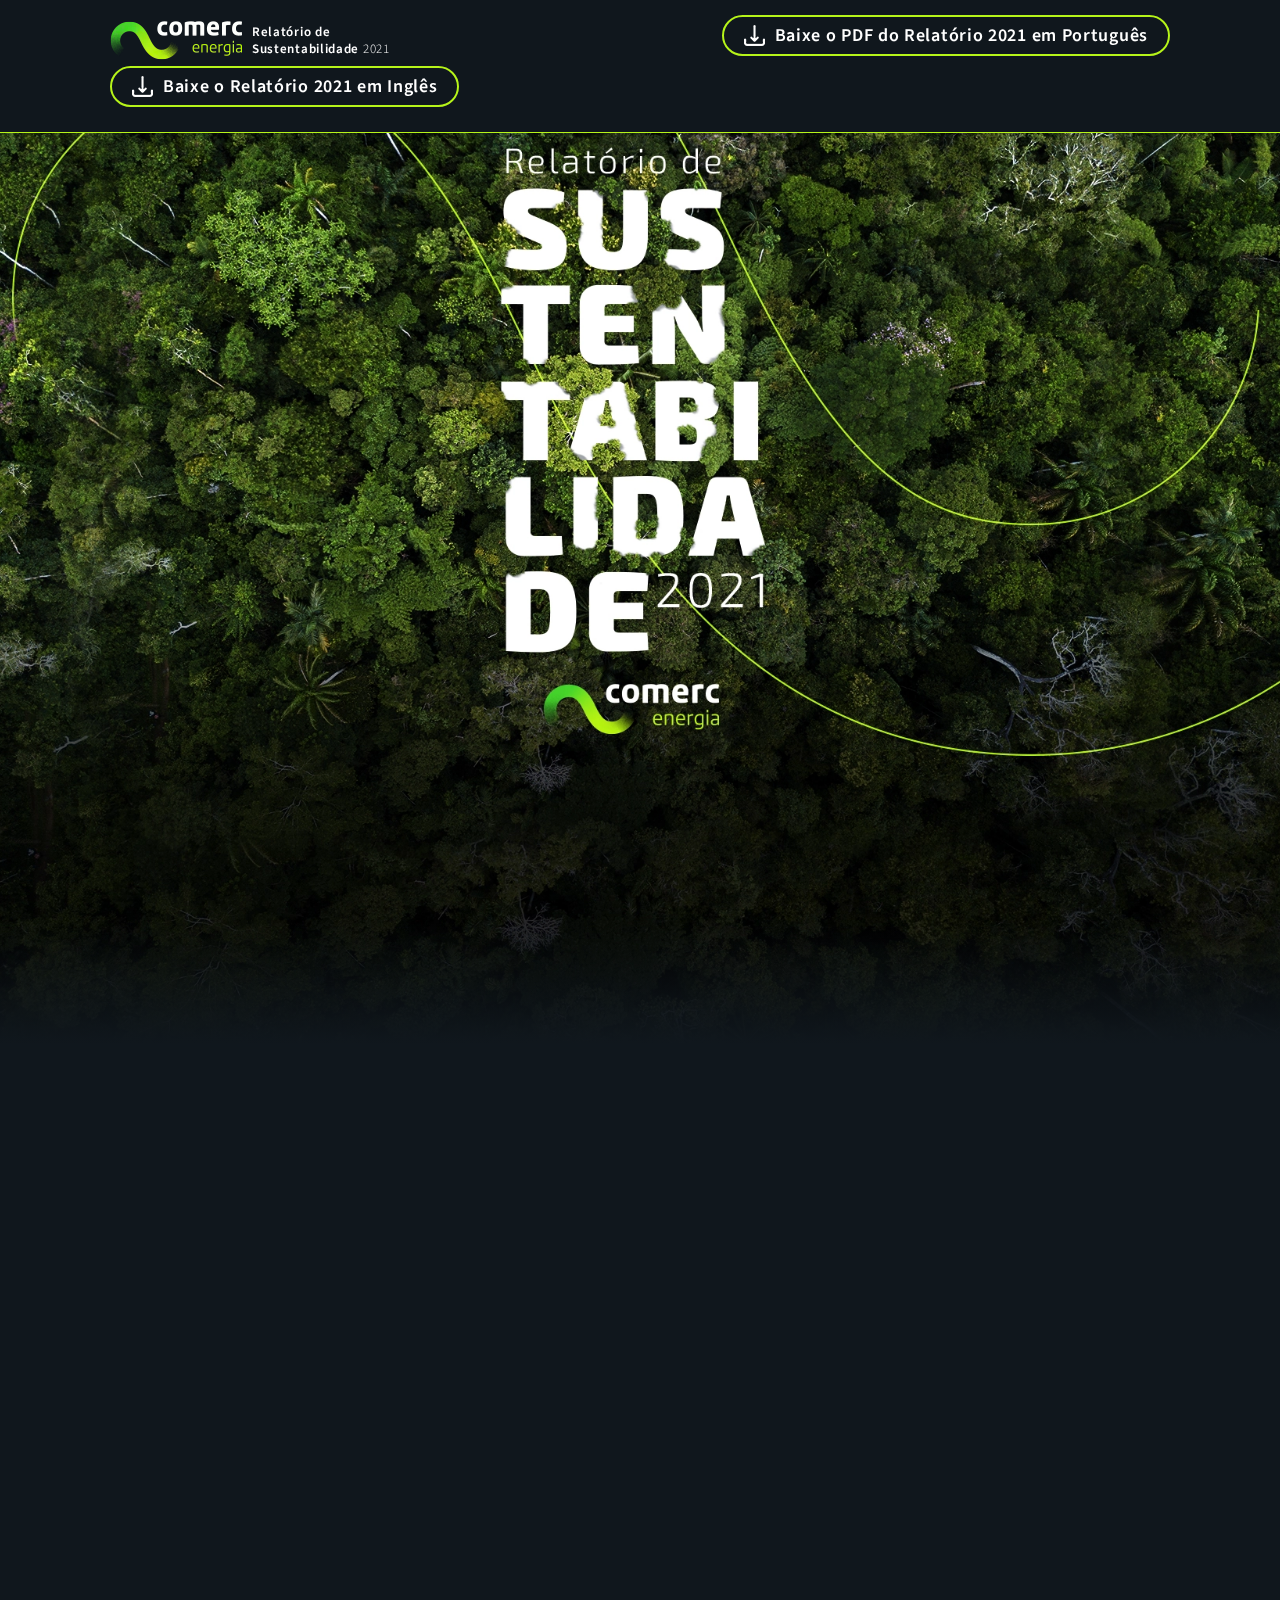
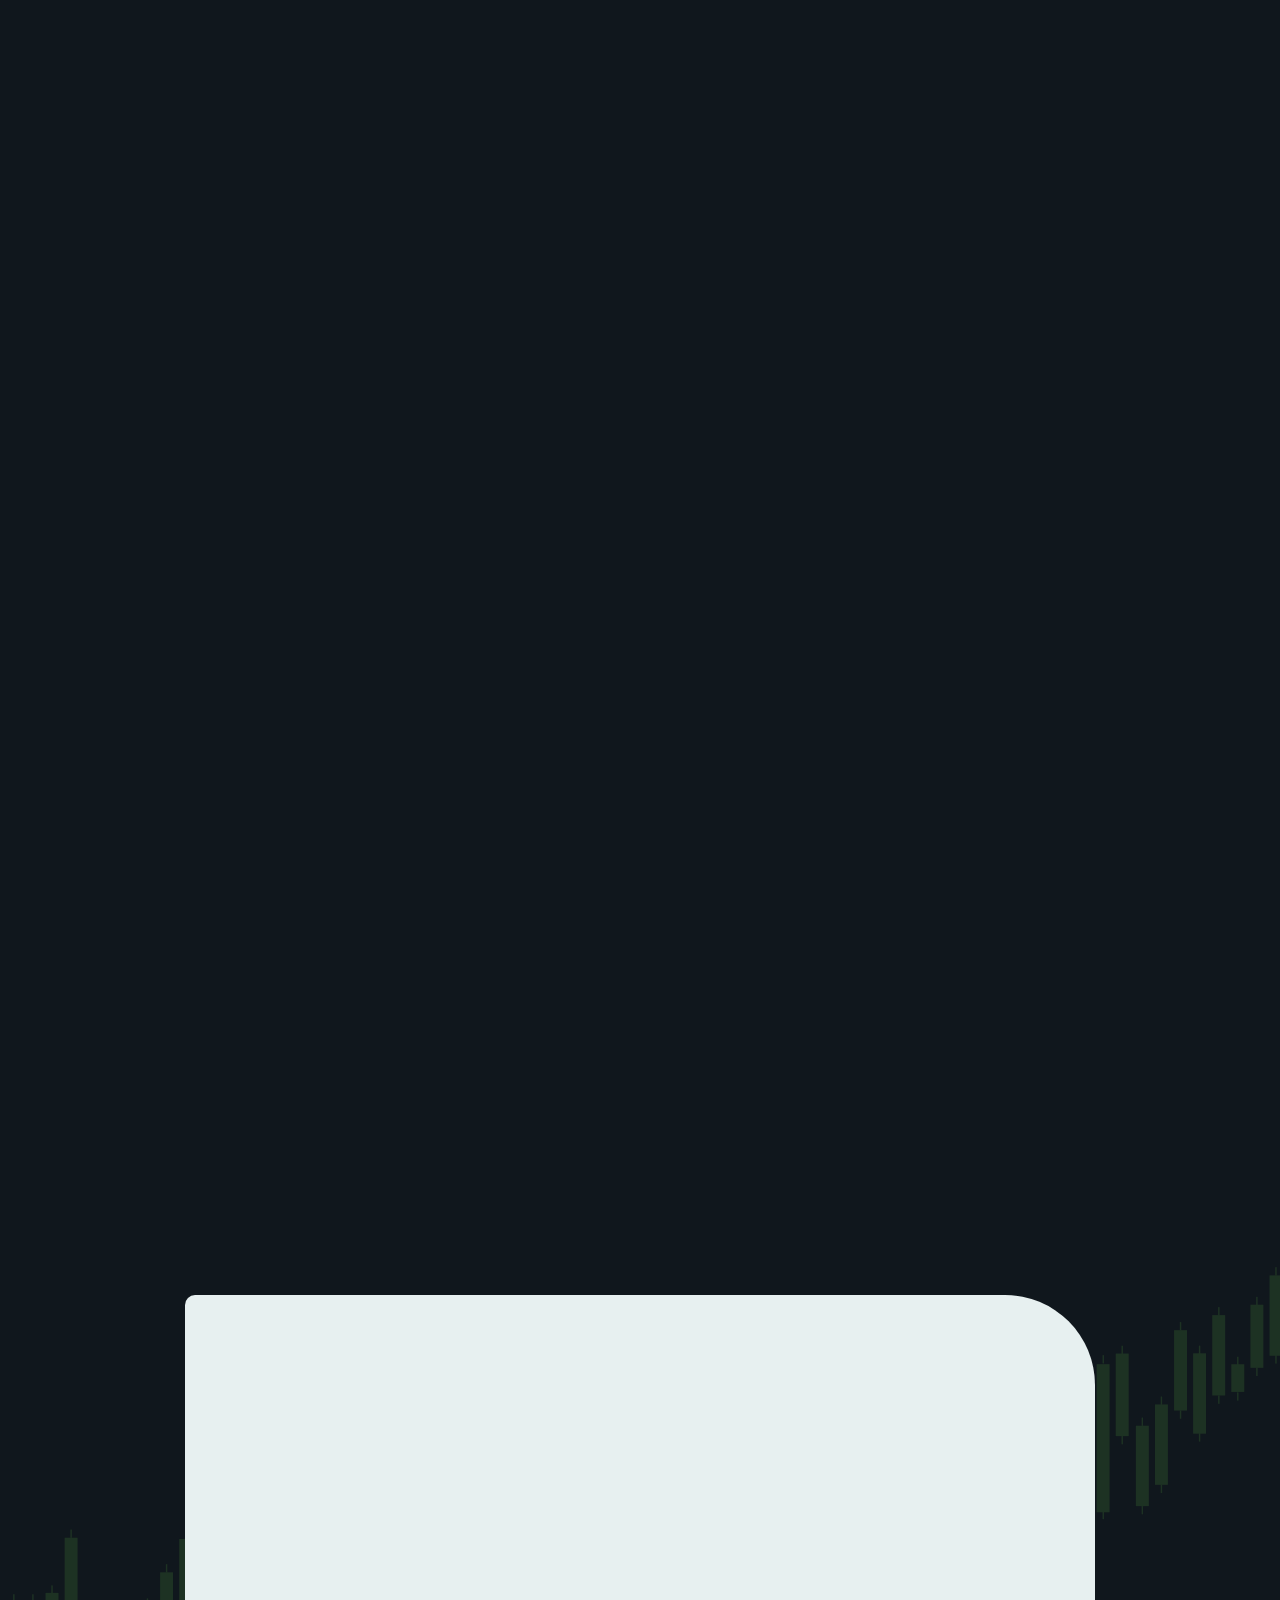
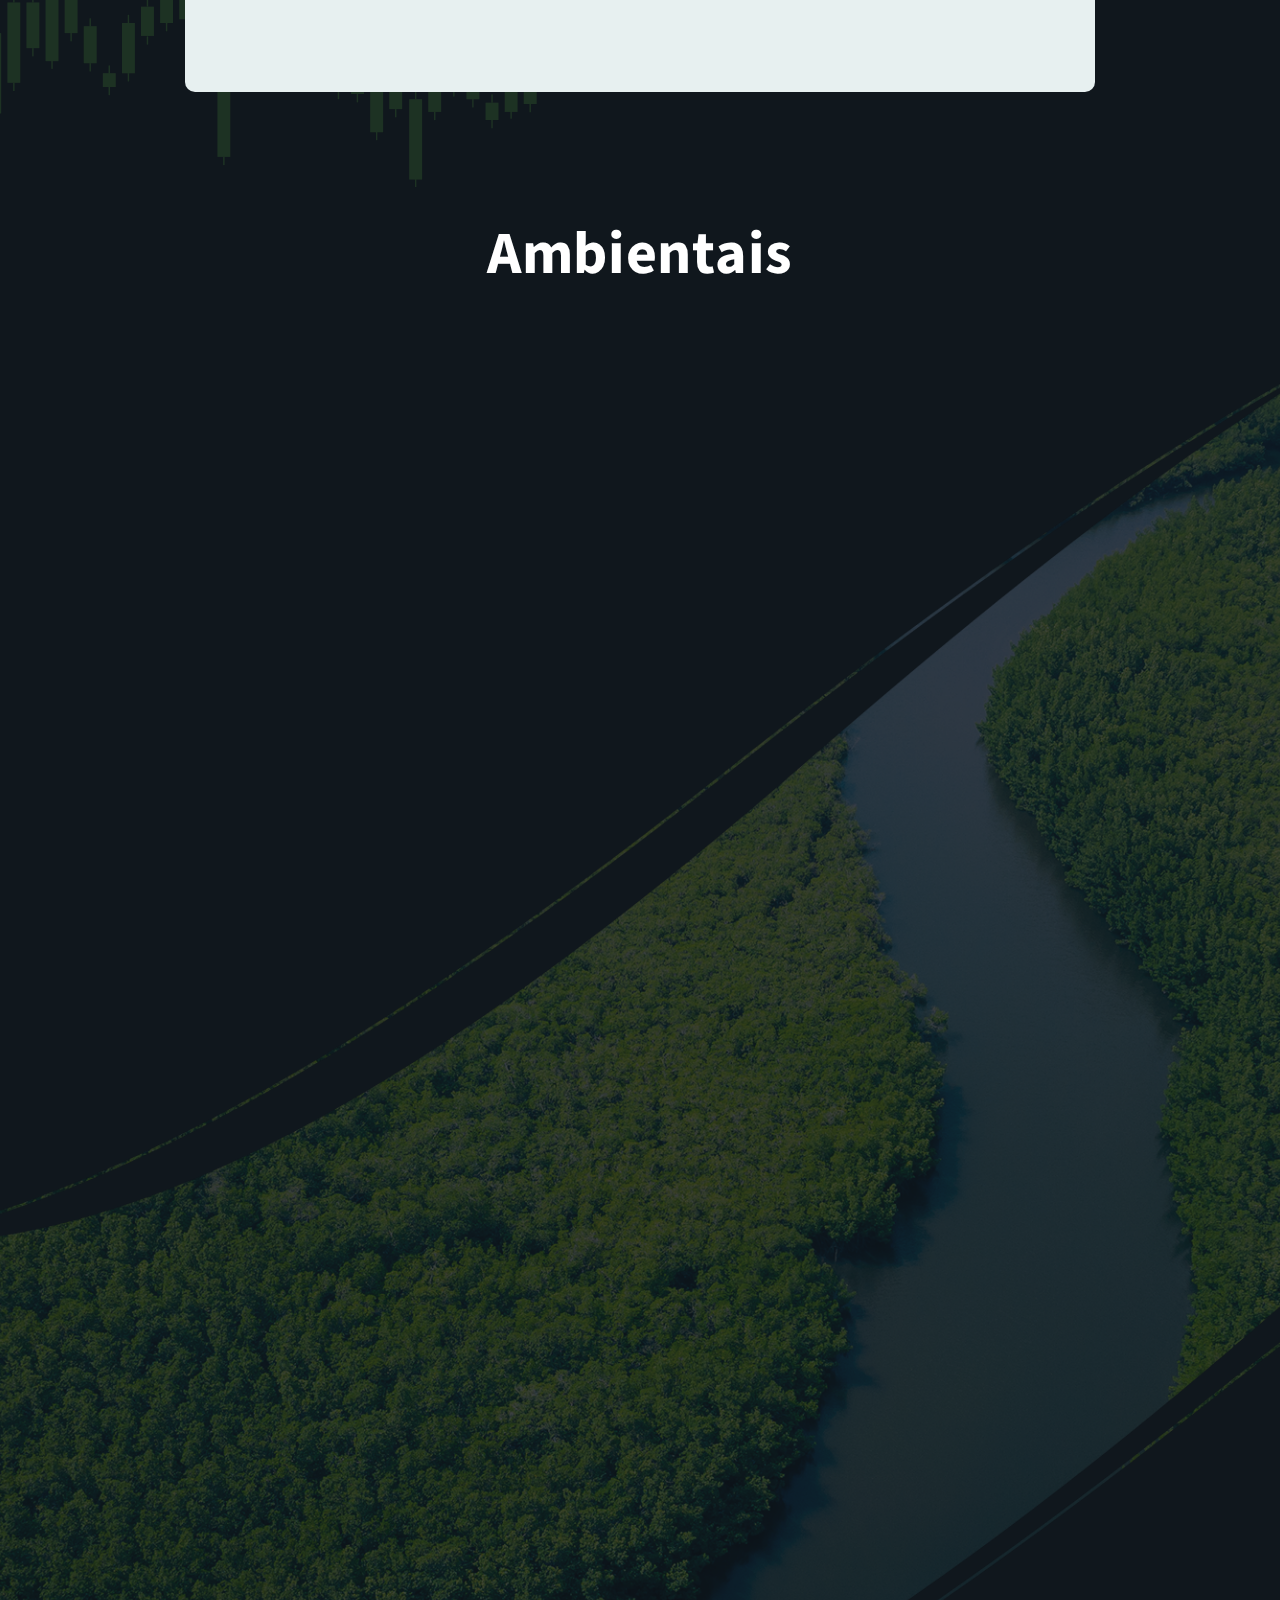
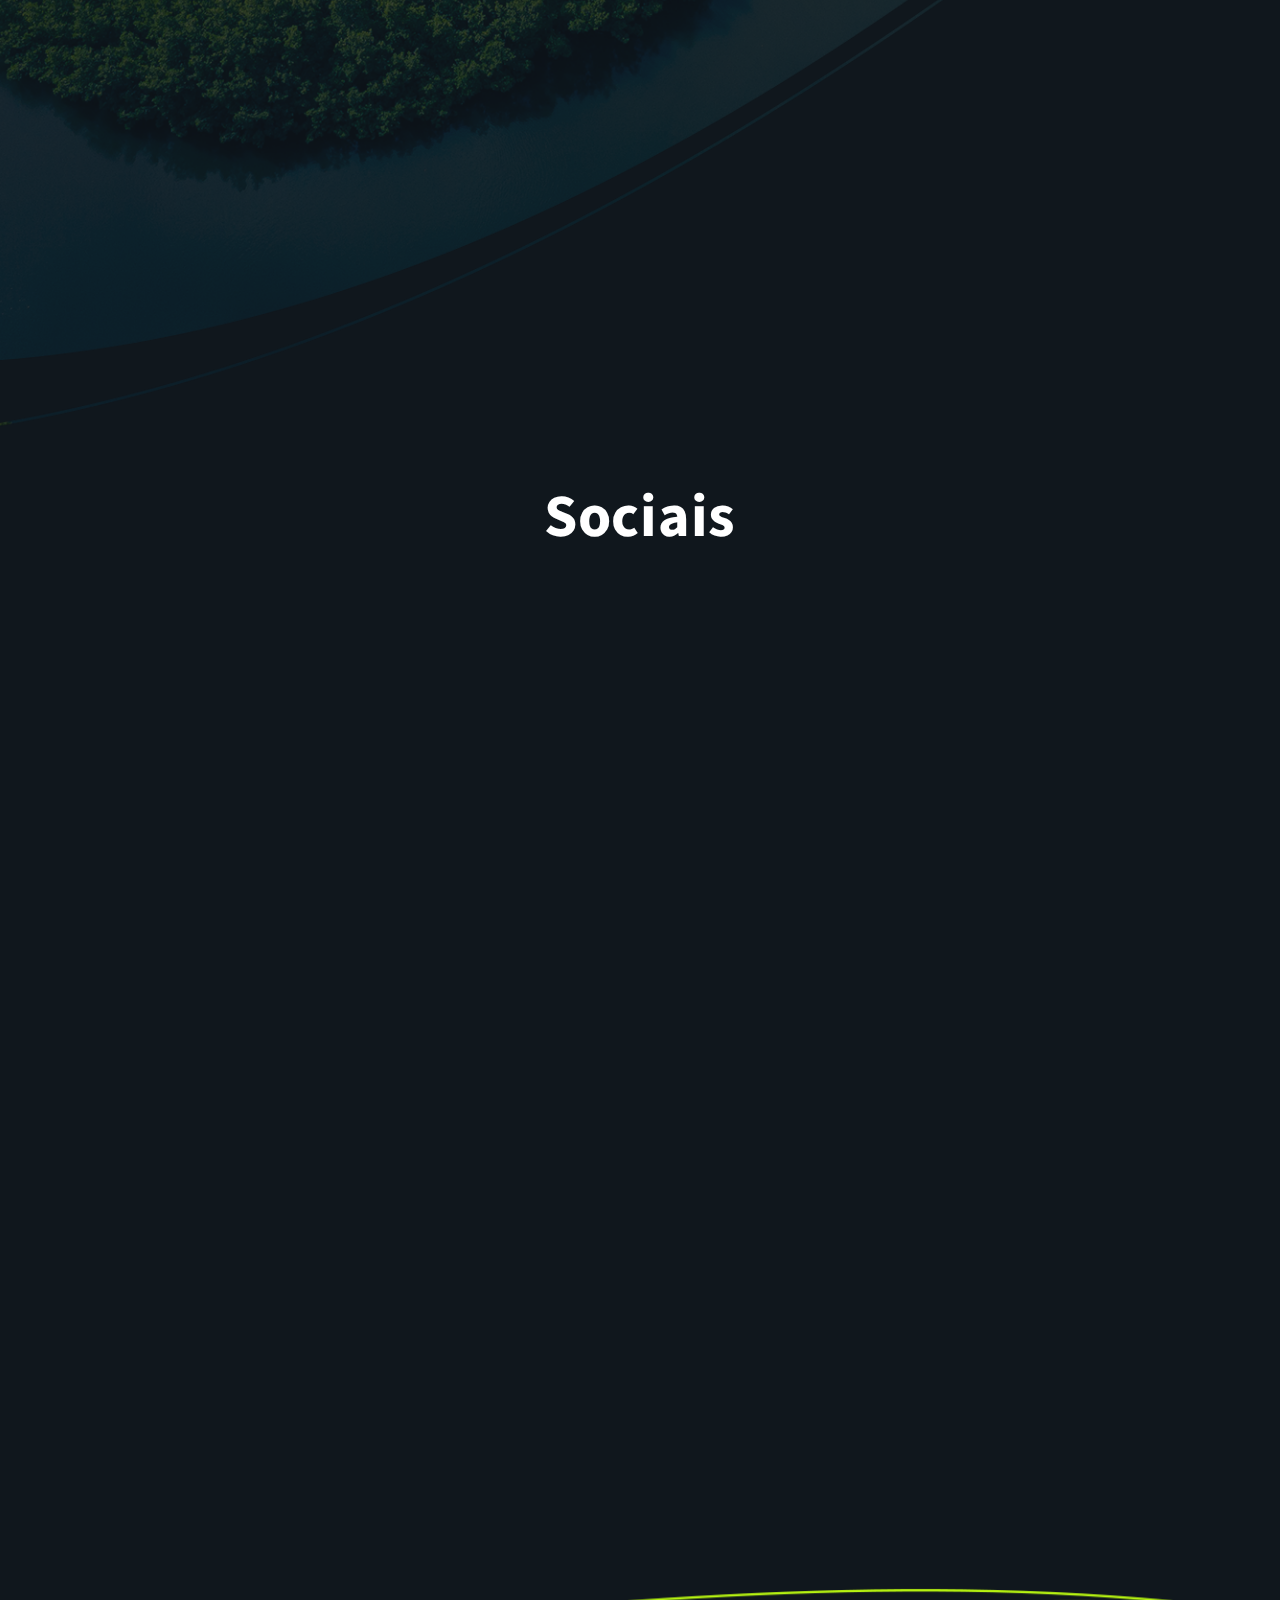
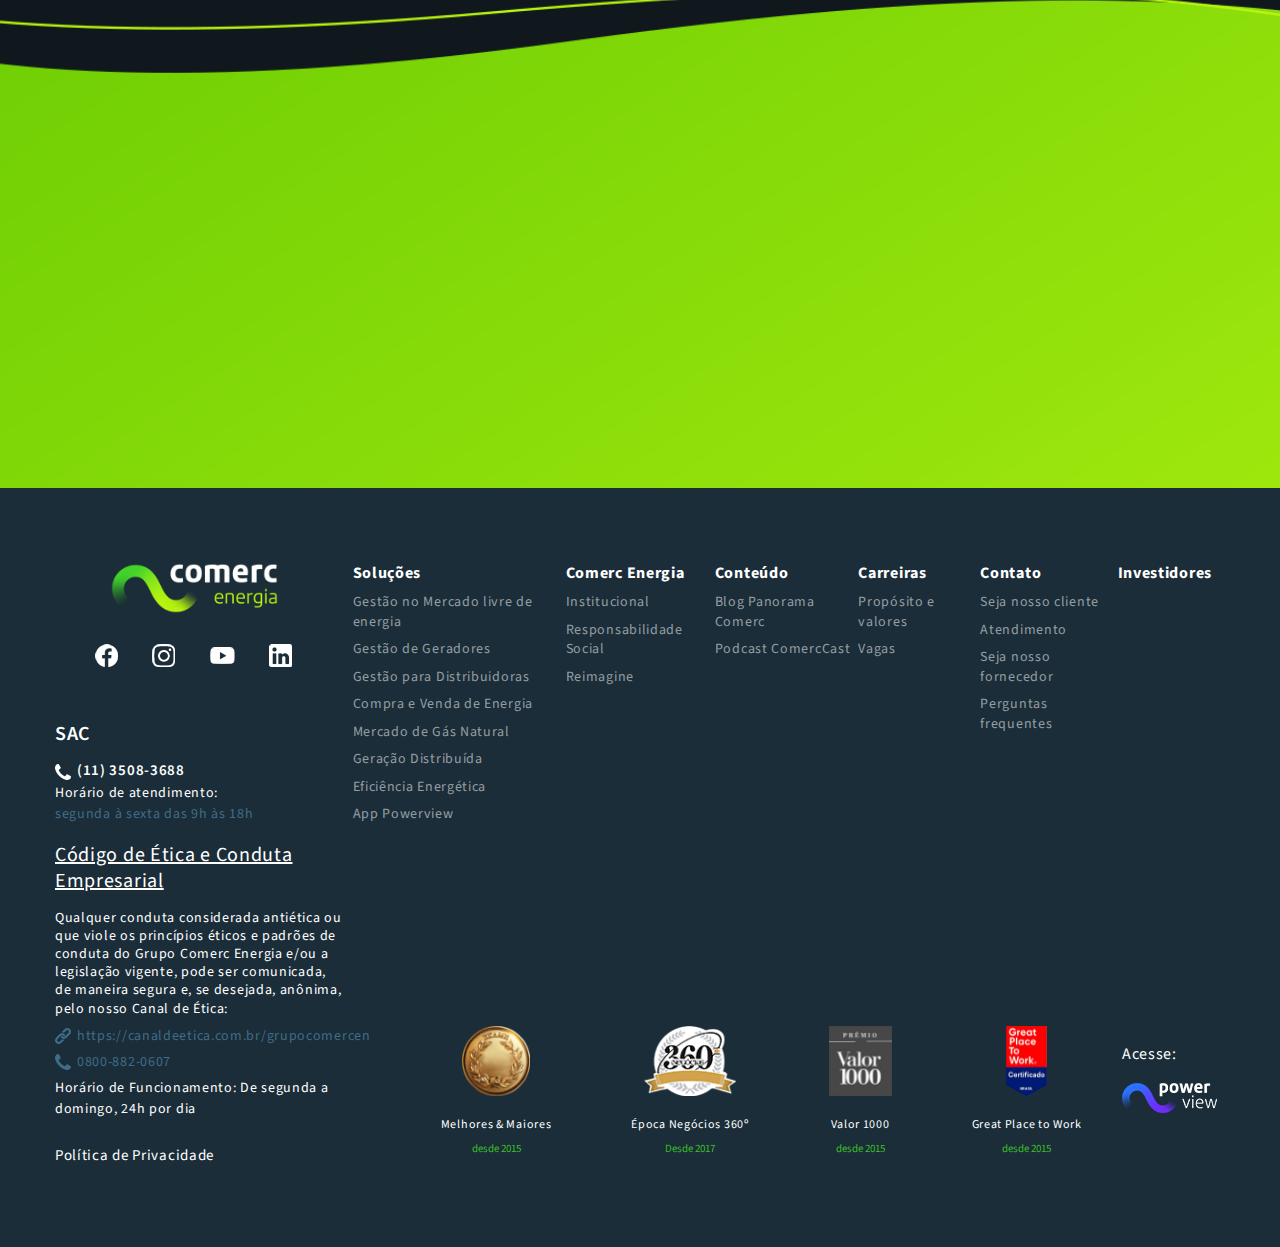
==== index.html @ e7b47f6f "Update index.html" ====
<!DOCTYPE html>
<html lang="pt">
<head>
    <meta charset="UTF-8">
	<meta http-equiv="X-UA-Compatible" content="IE=edge">
	<meta name="viewport" content="width=device-width, initial-scale=1.0">	
	<link href="./assets/css/style.css" rel="stylesheet">	
	<link rel="stylesheet" href="https://www.w3schools.com/w3css/4/w3.css">
	<link rel="icon" type="image/x-icon" href="./assets/images/favicon.webp">
	<script src="//code.jquery.com/jquery-1.10.2.js"></script>	
	<script src='./assets/js/fade.js'></script>
    <title>Comerc energia - Relatório de Sustentabilidade 2021</title>
</head>
<body>
    <header id="header">
		<section class="container">
			<article>
				<div class="logos E-descer">
					<img src="./assets/images/comerc-energia.webp" alt="Logo Comerc Energia" title="Comerc Energia">
					<p>Relatório de<br>Sustentabilidade <span>2021</span></p>
				</div>
				<a href="./assets/images/relatorio-2021.pdf" download="Relatório 2021 em Português" target="_blank" class="download E-descer" style="margin-bottom: 10px;">
					<img src="./assets/images/download.png" alt="Baixe o PDF do Relatório 2021" title="Baixe o PDF do Relatório 2021">
					<p>Baixe o PDF do Relatório 2021 em Português</p>
				</a>
				<a href="./assets/images/relatorio-2021-em-ingles.pdf" download="Relatório 2021 em Inglês" target="_blank" class="download E-descer" style="margin-bottom: 10px;">
					<img src="./assets/images/download.png" alt="Relatório 2021 em Inglês" title="Relatório 2021 em Inglês">
					<p>Baixe o Relatório 2021 em Inglês</p>
				</a>
			</article>
		</section>
	</header>
	<main id="index" class="index" tabindex="-1" role="index">
		<section class="banner"></section>
		<section class="perfil">
			<article class="container">
				<h2 class="E-fadein">Perfil</h2>
				<p class="E-fadein">O Grupo Comerc Energia transformou-se em uma plataforma integrada no setor de energias renováveis ao longo de 20 anos de história, oferecendo soluções sustentáveis e inovadoras de energia, traduzidos em economia e eficiência energética para milhares de clientes e consumidores de todos os portes.</p>
			</article>
		</section>
		<section class="logos">
			<article class="container">
				<h3 class="E-fadein">Com cinco vertentes, a Comerc Energia<br>oferece soluções em:</h3>
				<div class="box E-descer">
					<h4>1</h4>
					<strong>Serviços<br>aos Clientes</strong>
					<img src="./assets/images/comerc-gestao.webp" alt="Comerc gestão" title="Comerc Gestão">
					<img src="./assets/images/comerc-gas.webp" alt="Comerc gás" title="Comerc gás">
					<img src="./assets/images/zordon.webp" alt="zordon" title="zordon">
				</div>
				<div class="box E-descer">
					<h4>2</h4>
					<strong>Comercialização<br>de Energia</strong>
					<img src="./assets/images/comerc-trading.webp" alt="Comerc trading" title="Comerc trading">
					<img src="./assets/images/newcom.webp" alt="Newcom" title="Newcom">					
				</div>
				<div class="box E-descer">
					<h4>3</h4>
					<strong>Soluções<br>em Energia</strong>
					<img src="./assets/images/comerc-futuro.webp" alt="Comerc gestão" title="Comerc Gestão">
					<img src="./assets/images/nexway.webp" alt="Nexway" title="Nexway">
					<img src="./assets/images/souvagalume.webp" alt="zordon" title="zordon">					
					<img src="./assets/images/megawhat.webp" alt="MegaWhat" title="MegaWhat">
					<img src="./assets/images/micropower.webp" alt="Micropower" title="Micropower">	
				</div>
				<div class="box E-descer">
					<h4>4</h4>
					<strong>Geração<br>Distribuída</strong>
					<img src="./assets/images/mori.webp" alt="Mori" title="Mori">
				</div>
				<div class="box E-descer">
					<h4>5</h4>
					<strong>Geração<br>Centralizada</strong>
					<img src="./assets/images/mercury-renew.webp" alt="Mercury Renew" title="Mercury Renew">					
				</div>				
			</article>
		</section>
		<h1 class="E-fadein">Destaques<br><i>2021</i></h1>
		<section class="financeiros">
			<div class="container">
				<h2 class="E-descer">Financeiros</h2>
				<article class="cards">				
					<div class="box E-descer">
						<img src="./assets/images/icone-receita.webp" alt="Receita líquida">
						<h3>R$ <span>3,</span>8 bilhões</h3>
						<p>de receita líquida</p>
					</div>
					<div class="box E-descer">
						<img src="./assets/images/icone-ebitda.webp" alt="EBITDA Ajustado">
						<h3>R$ <span>38,</span>8 milhões</h3>
						<p>de EBITDA Ajustado</p>
					</div>
					<div class="box E-descer">
						<img src="./assets/images/icone-lucro.webp" alt="Lucro bruto corrente">
						<h3>R$ <span>173,</span>9 milhões</h3>
						<p>de lucro bruto corrente</p>
					</div>
				</article>
			</div>
			<article class="graficos">
				<img class="E-descer" src="./assets/images/grafico-receita.webp" alt="Receita líquida">
				<img class="grafico-ebitda E-descer" src="./assets/images/grafico-ebitda.webp" alt="EBITDA Ajustado">
				<img class="E-descer" src="./assets/images/grafico-lucro.webp" alt="Lucro bruto corrente">
			</article>
		</section>
		<section class="ambientais-desktop">
			<h2>Ambientais</h2>
			<article class="bon-nome">
				<img class="foto-ambientais E-direita" src="./assets/images/foto-ambientais.webp" alt="Receita líquida">
				<div class="container">
					<aside class="box E-esquerda">
						<img src="./assets/images/icone-bon.webp" alt="Lucro bruto corrente">
						<p><strong>Bon Nome</strong> usina solar<br> 
						fotovoltaica foi <strong>entregue <br> 
						dois meses antes do previsto</strong></p>
					</aside>
				</div>
			</article>
			<article class="co2">
				<div class="container">
					<aside class="box E-direita">
						<img src="./assets/images/icone-co2.webp" alt="CO2">
						<strong>
							<span class="number">+ de 6</span> 
							<span class="milhoes">milhões</span>
							<br> de toneladas de CO
							<span class="menor">2</span>
						</strong> 
						<p>deixaram de ser emitidas<br> desde 2011 pelos clientes<br> da Comerc Gestão</p>
					</aside>
					<img class="E-esquerda fabrica" src="./assets/images/fabricas.webp" alt="fabrica">
				</div>
			</article>
			<article class="mudas-nativas">
				<img class="foto-ambientais E-direita" src="./assets/images/equipe.webp" alt="Equipe">
				<div class="container">
					<aside class="box E-esquerda">
						<img src="./assets/images/icone-muda.webp" alt="Lucro bruto corrente">						
						<p><strong>100% das emissões totais da Comerc<br>foram neutralizadas,</strong> ao adquirir <br>331 RECs e promover a restauração de<br> 0,4943 hectare (4.943 m<span class="menor">2</span>) de Mata Atlântica</p>
					</aside>
				</div>
			</article>
		</section>
		<section class="ambientais-mobile">
			<h2>Ambientais</h2>
			<article class="bon-nome">
				<div class="container">
					<aside class="box">
						<img src="./assets/images/icone-bon.webp" alt="Lucro bruto corrente">
						<p><strong>Bon Nome</strong> usina solar<br> 
						fotovoltaica foi <strong>entregue <br> 
						dois meses antes do previsto</strong></p>
					</aside>
					<img class="foto-ambientais" src="./assets/images/foto-ambientais2.webp" alt="Receita líquida">
				</div>
			</article>
			<article class="co2">
				<div class="container">
					<aside class="box">
						<img src="./assets/images/icone-co2.webp" alt="CO2">
						<div>
							<strong>
								<span class="number">5</span> 
								<span class="milhoes">milhões</span>
								<br> de toneladas de CO
								<span class="menor">2</span>
							</strong> 
							<p>deixaram de ser emitidas <br>desde 2011 pelos clientes <br>da Comerc Gestão</p>
						</div>
					</aside>
					<img class="fabrica" src="./assets/images/fabricas2.webp" alt="fabrica">
				</div>
			</article>
			<article class="mudas-nativas">
				<div class="container">					
					<aside class="box">
						<img src="./assets/images/icone-muda.webp" alt="Lucro bruto corrente">
						<p><strong>100% das emissões totais da <br>Comerc foram neutralizadas,<br></strong> ao adquirir 331 RECs e promover <br>a restauração da Mata Atlântica,<br> com a<strong>doação de mais de 800 <br>mudas nativas</strong></p>
					</aside>
					<img class="foto-ambientais" src="./assets/images/equipe2.webp" alt="Equipe">
				</div>
			</article>
		</section>
		<section class="socias">
			<h2>Sociais</h2>
			<article class="E-descer">
				<img src="./assets/images/icone-colaboradores.webp" alt="Colaboradores">
				<div>
					<h3>562</h3>
					<p>colaboradores</p>
				</div>				
			</article>			
			<article class="E-descer">
				<img src="./assets/images/icone-great.webp" alt="Great Place to Work (GPTW)">
				<div>
					<h3 class="desktop">87 <span class="porcetagem">%</span> <span class="verde">de índice de confiança </span><p>no</p></h3>
					<h3 class="mobile">87<span class="porcetagem">% de índice de confiança</span><p>no</p></h3>
					<p><i style="font-weight: 600;">Great Place to Work</i> (GPTW), mantendo<br>a posição de excelente empresa para <br>trabalhar pelo quarto ano consecutivo</p>
				</div>				
			</article>
			<article class="E-descer">
				<img src="./assets/images/icone-fornecedores.webp" alt="Fornecedores">
				<div>
					<h3>7.670</h3>
					<p>fornecedores cadastrados</p>
				</div>				
			</article>
			<article class="E-descer">
				<img src="./assets/images/icone-trabalhadores.webp" alt="Projetos sociais">
				<div>
					<h3 class="desktop">Cerca de 1,25 mil</h3>
					<p>empregos gerados nas regiões dos nossos parques</p>
				</div>				
			</article>
		</section>
		<section class="relatorio">
			<p class="E-fadein">Acesse o Relatório de Sustentabilidade 2021 e conheça a gestão da<br> Comerc Energia em temas relevantes do ponto de vista econômico, social,<br>ambiental e de governança, bem como sua visão de futuro.</p>
			<a class="E-descer" href="./assets/images/teste.pdf" target="_blank">Saiba Mais</a>			
		</section>
	</main>

	<footer id="footer">
		<section class="container">
			<div class="links-midia">
				<article class="midia">
					<div class="rede-social">
						<img class="logo" src="./assets/images/logo-comerc.webp" alt="Logo Comerc Energia" title="Comerc Energia">
						<div>
							<a href="https://www.facebook.com/comercenergia/" target="_blank"><img src="./assets/images/facebook.png" alt="Facebook" title="Facebook" target="_blank"></a>
							<a href="https://www.instagram.com/comercenergia/" target="_blank"><img src="./assets/images/instagram.png" alt="Instagram" title="Instagram" target="_blank"></a>
							<a href="https://www.youtube.com/channel/UCB5VD-BSXICpGhTj0sjt0og" target="_blank"><img src="./assets/images/youtube.png" alt="Youtube" title="Youtube" target="_blank"></a>
							<a href="https://www.linkedin.com/company/comerc-energia/" target="_blank"><img src="./assets/images/linkedin.png" alt="Linkedin" title="Linkedin" target="_blank"></a>
						</div>
					</div>
					<div class="sac">
						<h4>SAC</h4>
						<a href="tel:551135083688"><img src="./assets/images/tel.png" alt="Telefone" title="Telefone" target="_blank">(11) 3508-3688</a>
						<p>Horário de atendimento:</p>
						<p class="azul">segunda à sexta das 9h às 18h</p>
						<div>
							<h4>Canal Aberto</h4>
							<a class="azul" href="https://canaldeetica.com.br/grupocomercenergia"><img src="./assets/images/link.png" alt="Link" title="Link">https://canaldeetica.com.br/grupocomercen</a>
							<a class="azul" href="tel:+0800-882-0607"><img src="./assets/images/tel2.png" alt="Telefone" title="Telefone">0800-882-0607</a>
							<a class="politica" href="https://www.comerc.com.br/politica_de_privacidade">Política de Privacidade</a>
						</div>
						
					</div>
				</article>
				<article class="link">
					<ul>
						<li><a href="https://www.comerc.com.br/solucoes" target="_blank"><b>Soluções</b></a></li>
						<li><a href="https://www.comerc.com.br/solucoes#gestao-consumidores" target="_blank">Gestão no Mercado livre de energia</a></li>
						<li><a href="https://www.comerc.com.br/solucoes#geradores" target="_blank">Gestão de Geradores</a></li>
						<li><a href="https://www.comerc.com.br/solucoes#geradores" target="_blank">Gestão para Distribuidoras</a></li>
						<li><a href="https://www.comerc.com.br/solucoes#compra-venda" target="_blank">Compra e Venda de Energia</a></li>
						<li><a href="https://www.comerc.com.br/solucoes#gas-natural" target="_blank">Mercado de Gás Natural</a></li>
						<li><a href="https://www.comerc.com.br/solucoes#geracao-distribuida" target="_blank">Geração Distribuída</a></li>
						<li><a href="https://www.comerc.com.br/solucoes#eficiencia" target="_blank">Eficiência Energética</a></li>
						<li><a href="https://www.comerc.com.br/app-powerview" target="_blank">App Powerview</a></li>
					</ul>
					<ul class="cards">
						<li><a href="https://www.comerc.com.br/comerc-energia" target="_blank"><b>Comerc Energia</b></a></li>
						<li><a href="https://www.comerc.com.br/comerc-energia#institucional" target="_blank">Institucional</a></li>
						<li><a href="https://www.comerc.com.br/comerc-energia#responsabilidade" target="_blank">Responsabilidade Social</a></li>
						<li><a href="https://www.comerc.com.br/rebranding" target="_blank">Reimagine</a></li>
					</ul>
					<ul class="cards">
						<li><a><b>Conteúdo</b></a></li>
						<li><a href="https://panorama.comerc.com.br" target="_blank">Blog Panorama Comerc</a></li>
						<li><a href="https://www.comerc.com.br/comercast" target="_blank">Podcast ComercCast</a></li>
					</ul>
					<ul class="cards">
						<li><a href="https://www.comerc.com.br/carreiras" target="_blank"><b>Carreiras</b></a></li>
						<li><a href="https://www.comerc.com.br/carreiras#valores" target="_blank">Propósito e valores</a></li>
						<li><a href="https://www.comerc.com.br/carreiras#vagas" target="_blank">Vagas</a></li>
					</ul>
					<ul class="cards">
						<li><a href="https://www.comerc.com.br/contato" target="_blank"><b>Contato</b></a></li>
						<li><a href="https://www.comerc.com.br/seja-cliente" target="_blank">Seja nosso cliente</a></li>
						<li><a href="https://www.comerc.com.br/comerc-energia#responsabilidade" target="_blank">Atendimento</a></li>
						<li><a href="https://www.comerc.com.br/seja-fornecedor" target="_blank">Seja nosso fornecedor</a></li>
						<li><a href="https://www.comerc.com.br/contato#faq" target="_blank">Perguntas frequentes</a></li>
					</ul>
					<ul class="cards">
						<li><a href="https://ri.comerc.com.br/?utm_source=sitecomerc" target="_blank"><b>Investidores</b></a></li>
					</ul>
					<ul class="cards2">
						<li><a href="https://www.comerc.com.br/comerc-energia" target="_blank"><b>Comerc Energia</b></a></li>
						<li><a href="https://www.comerc.com.br/comerc-energia#institucional" target="_blank">Institucional</a></li>
					</ul>
				</article>
			</div>
		</section>
		<section class="container">
			<article class="codigo-etica">
				<a href="https://comerc.com.br/hubfs/Livro_CodigoEtica2021_PORTUGUES_2022_V2%20(1)-1.pdf">Código de Ética e Conduta Empresarial</a>
				<p>Qualquer conduta considerada antiética ou que viole os princípios éticos e padrões de conduta do Grupo Comerc Energia e/ou a legislação vigente, pode ser comunicada, de maneira segura e, se desejada, anônima, pelo nosso Canal de Ética:</p>
			</article>
		</section>
		<section class="container">
			<article class="logos">
				<div class="box2">					
					<a class="azul" href="https://canaldeetica.com.br/grupocomercenergia"><img src="./assets/images/link.png" alt="Link" title="Link">https://canaldeetica.com.br/grupocomercen</a>
					<a class="azul" href="tel:+0800-882-0607"><img src="./assets/images/tel2.png" alt="Telefone" title="Telefone">0800-882-0607</a>
					<p>Horário de Funcionamento: De segunda a<br>domingo, 24h por dia</p>
					<a href="https://www.comerc.com.br/politica_de_privacidade">Política de Privacidade</a>
				</div>
				<div class="box">
					<img src="./assets/images/logo-premio-exame.webp" alt="Melhores & Maiores" title="Melhores & Maiores">
					<h5>Melhores & Maiores</h5>
					<span>desde 2015</span>
				</div>
				<div class="box">
					<img src="./assets/images/360.webp" alt="Época Negócios 360º" title="Época Negócios 360º">
					<h5>Época Negócios 360º</h5>
					<span>Desde 2017</span>
				</div>
				<div class="box">
					<img src="./assets/images/logo-premio-valor-1000.webp" alt="Valor 1000" title="Valor 1000">
					<h5>Valor 1000</h5>
					<span>desde 2015</span>
				</div>
				<div class="box">
					<img src="./assets/images/logo-premio-gptw.webp" alt="Great Place to Work" title="Great Place to Work">
					<h5>Great Place to Work</h5>
					<span>desde 2015</span>
				</div>
				<div class="acesse">
					<h4>Acesse:</h4>
					<a href="https://powerview.comerc.com.br/auth/login"><img src="./assets/images/logo-powerview-footer.webp" alt="Power view" title="Power view"></a>
				</div>
			</article>
		</section>
		<section class="copyright">
			<article class="container">
				Comerc Energia 2022. Todos os direitos reservados
			</article>
		</section>	
	</footer>
</body>
</html>
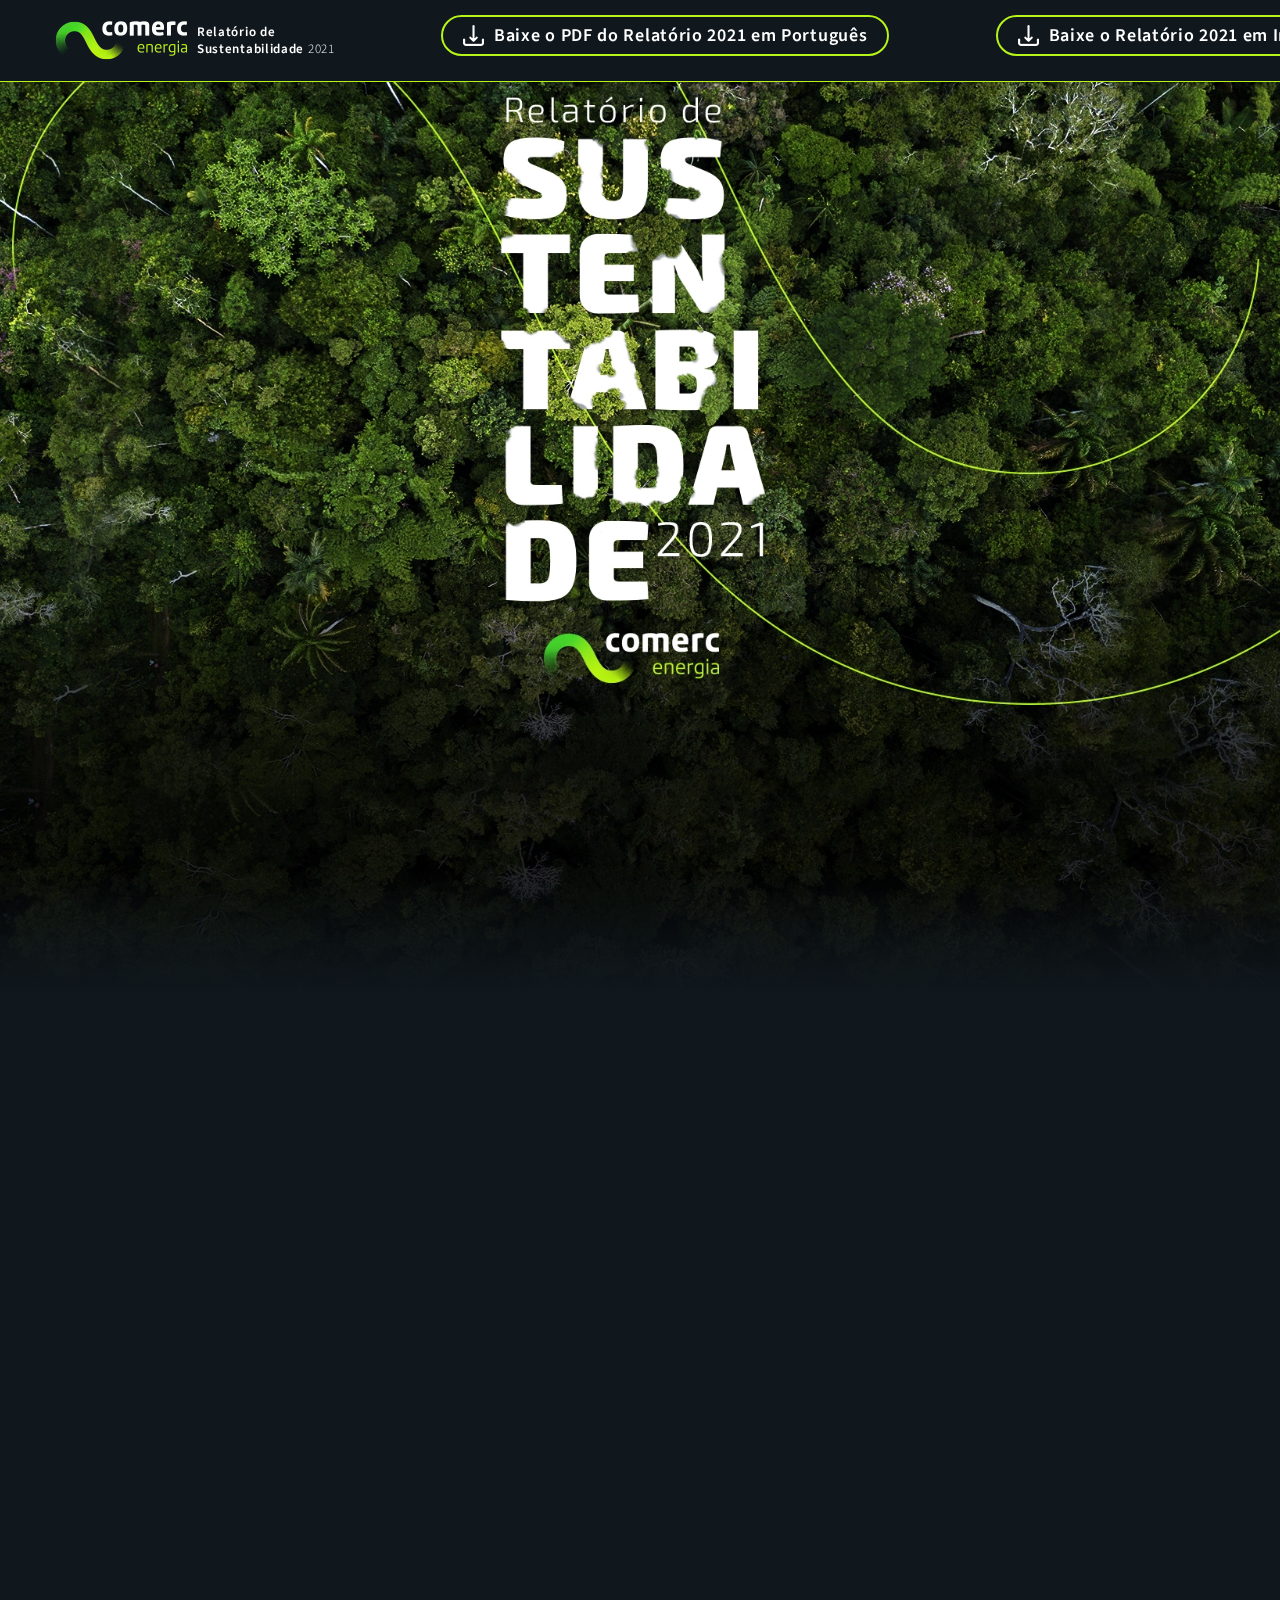
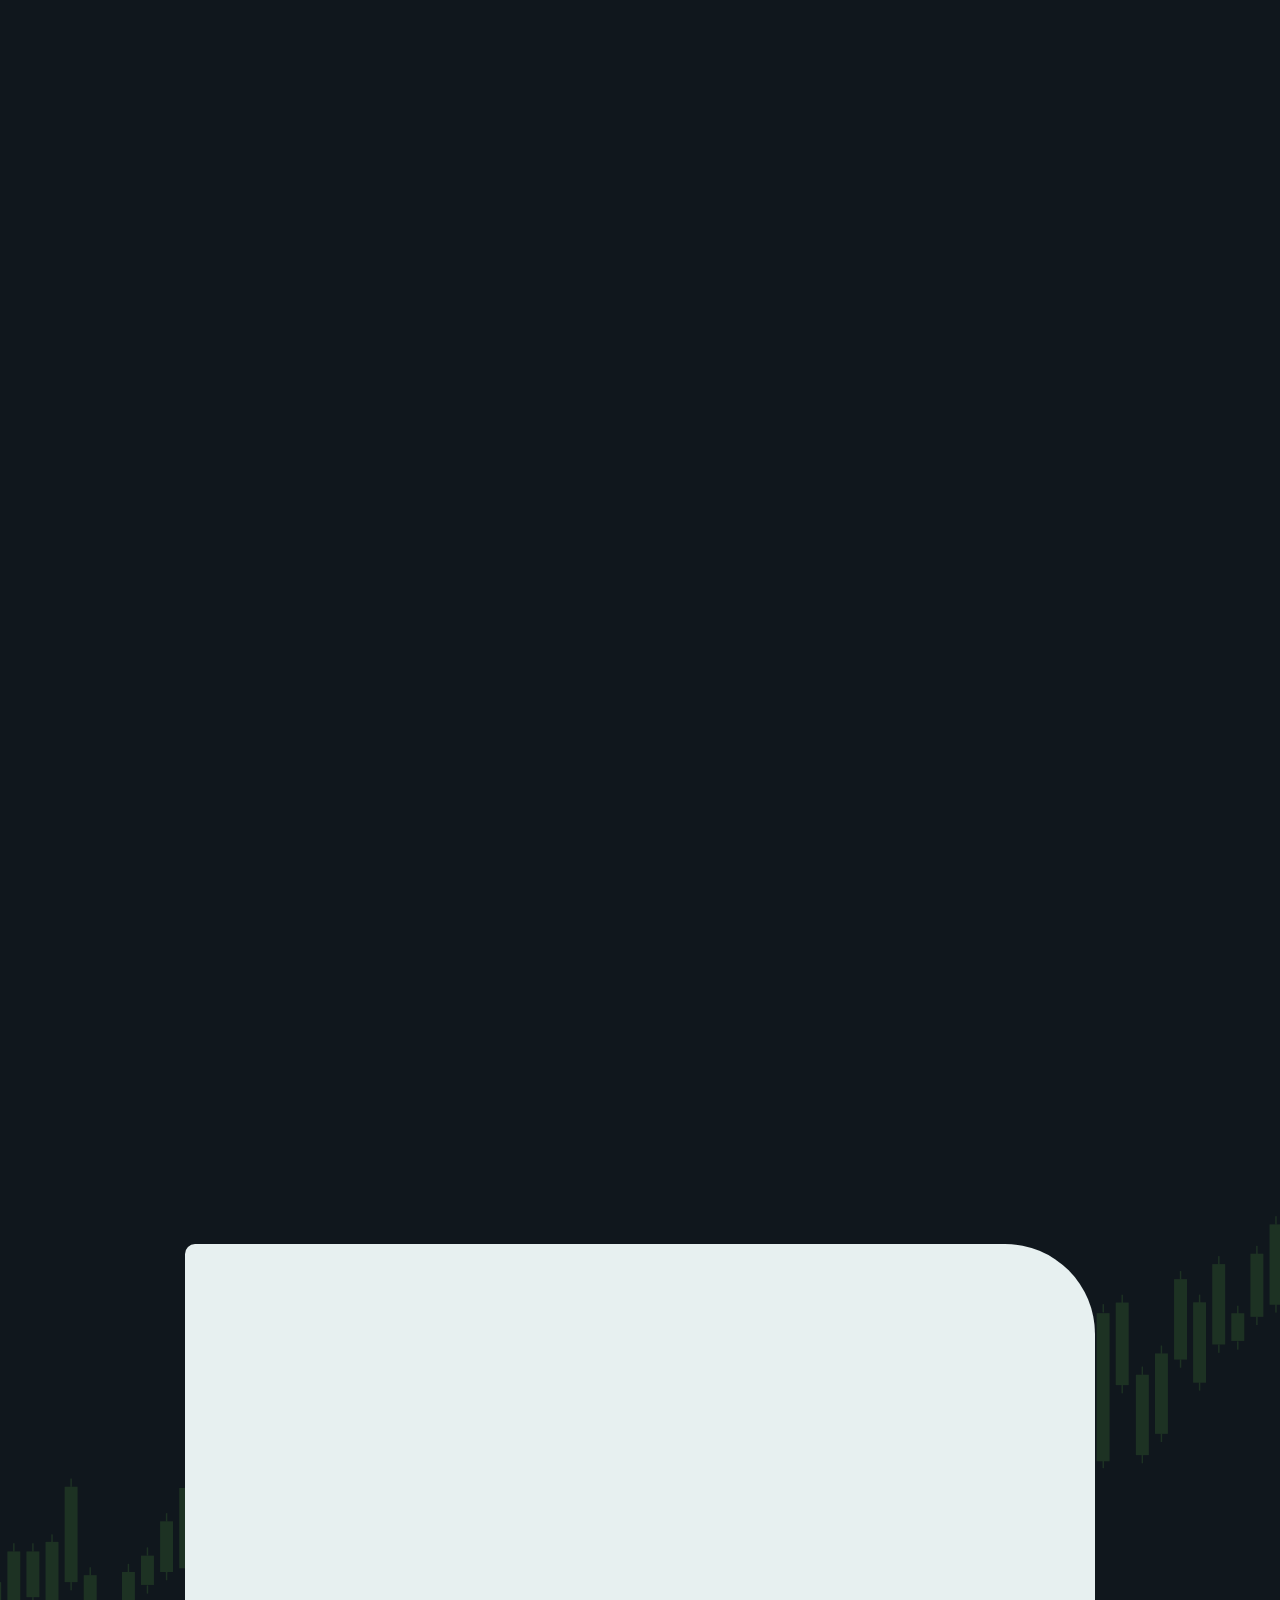
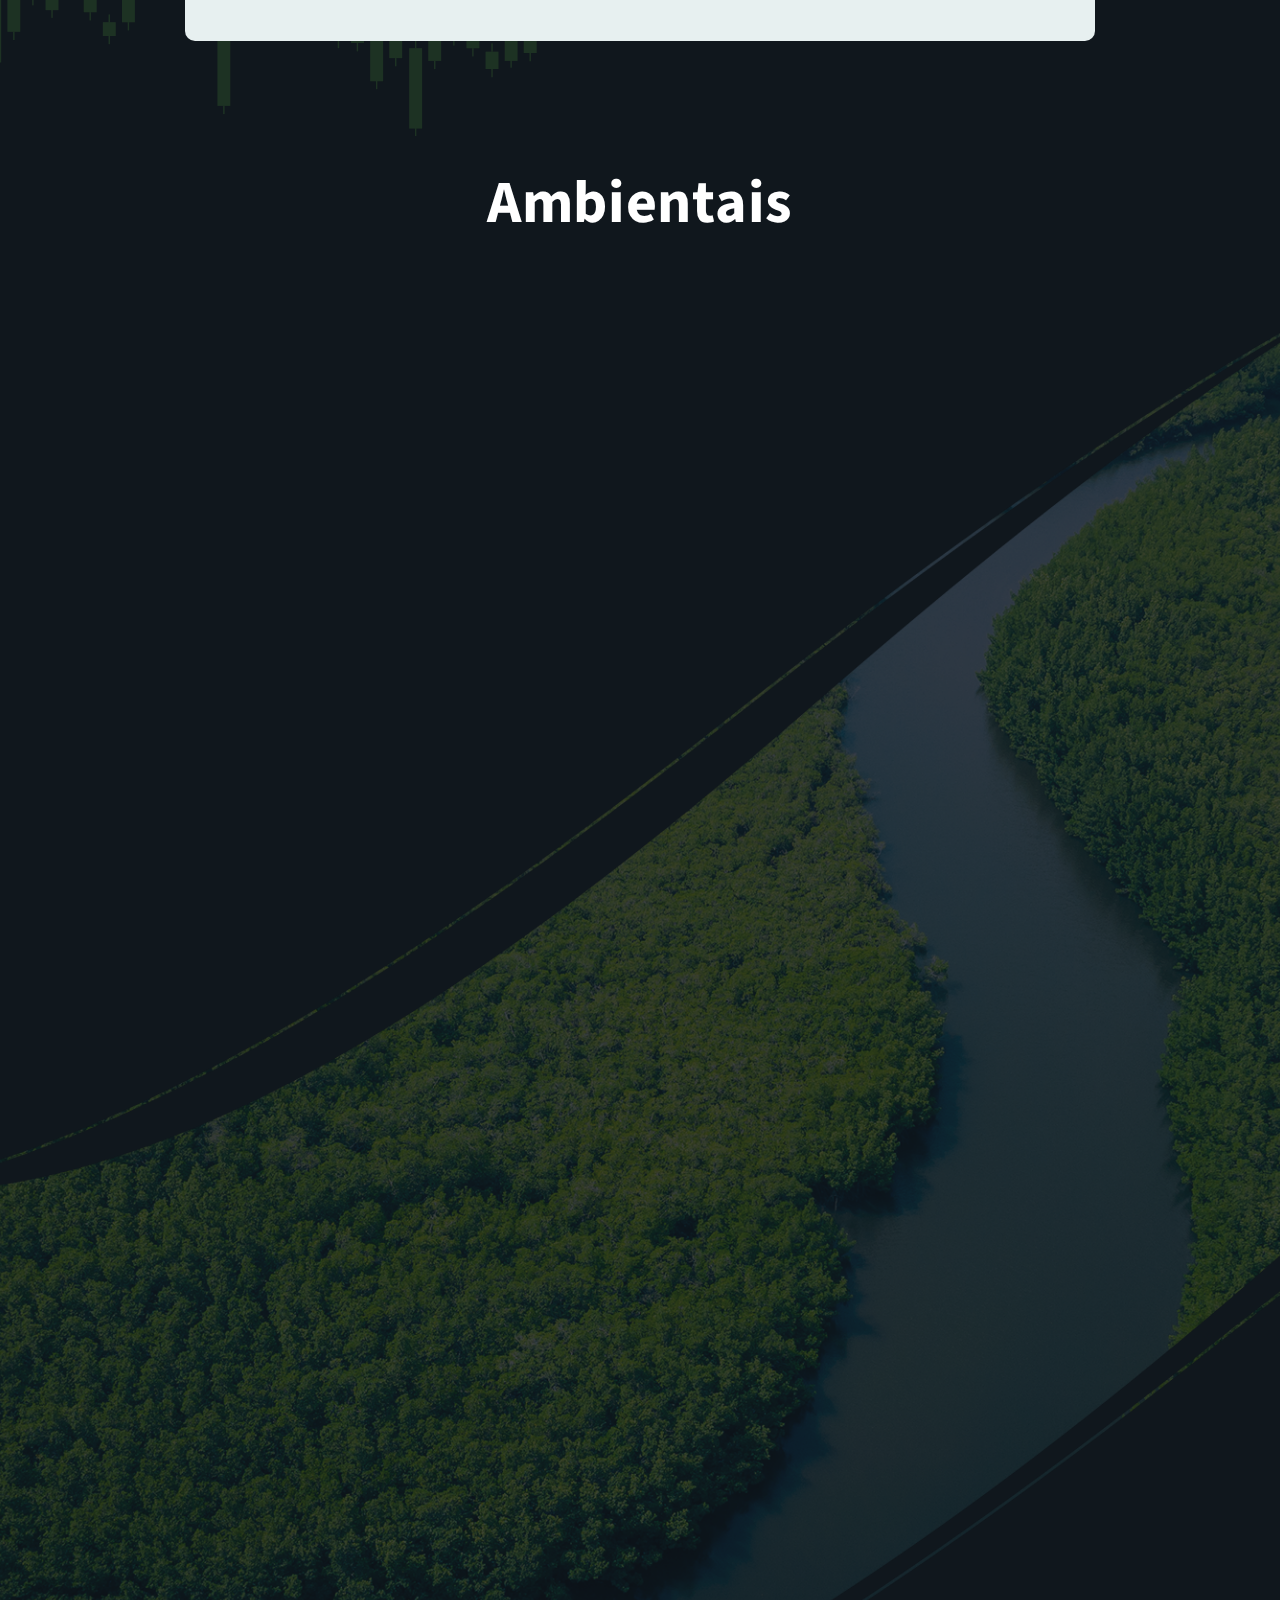
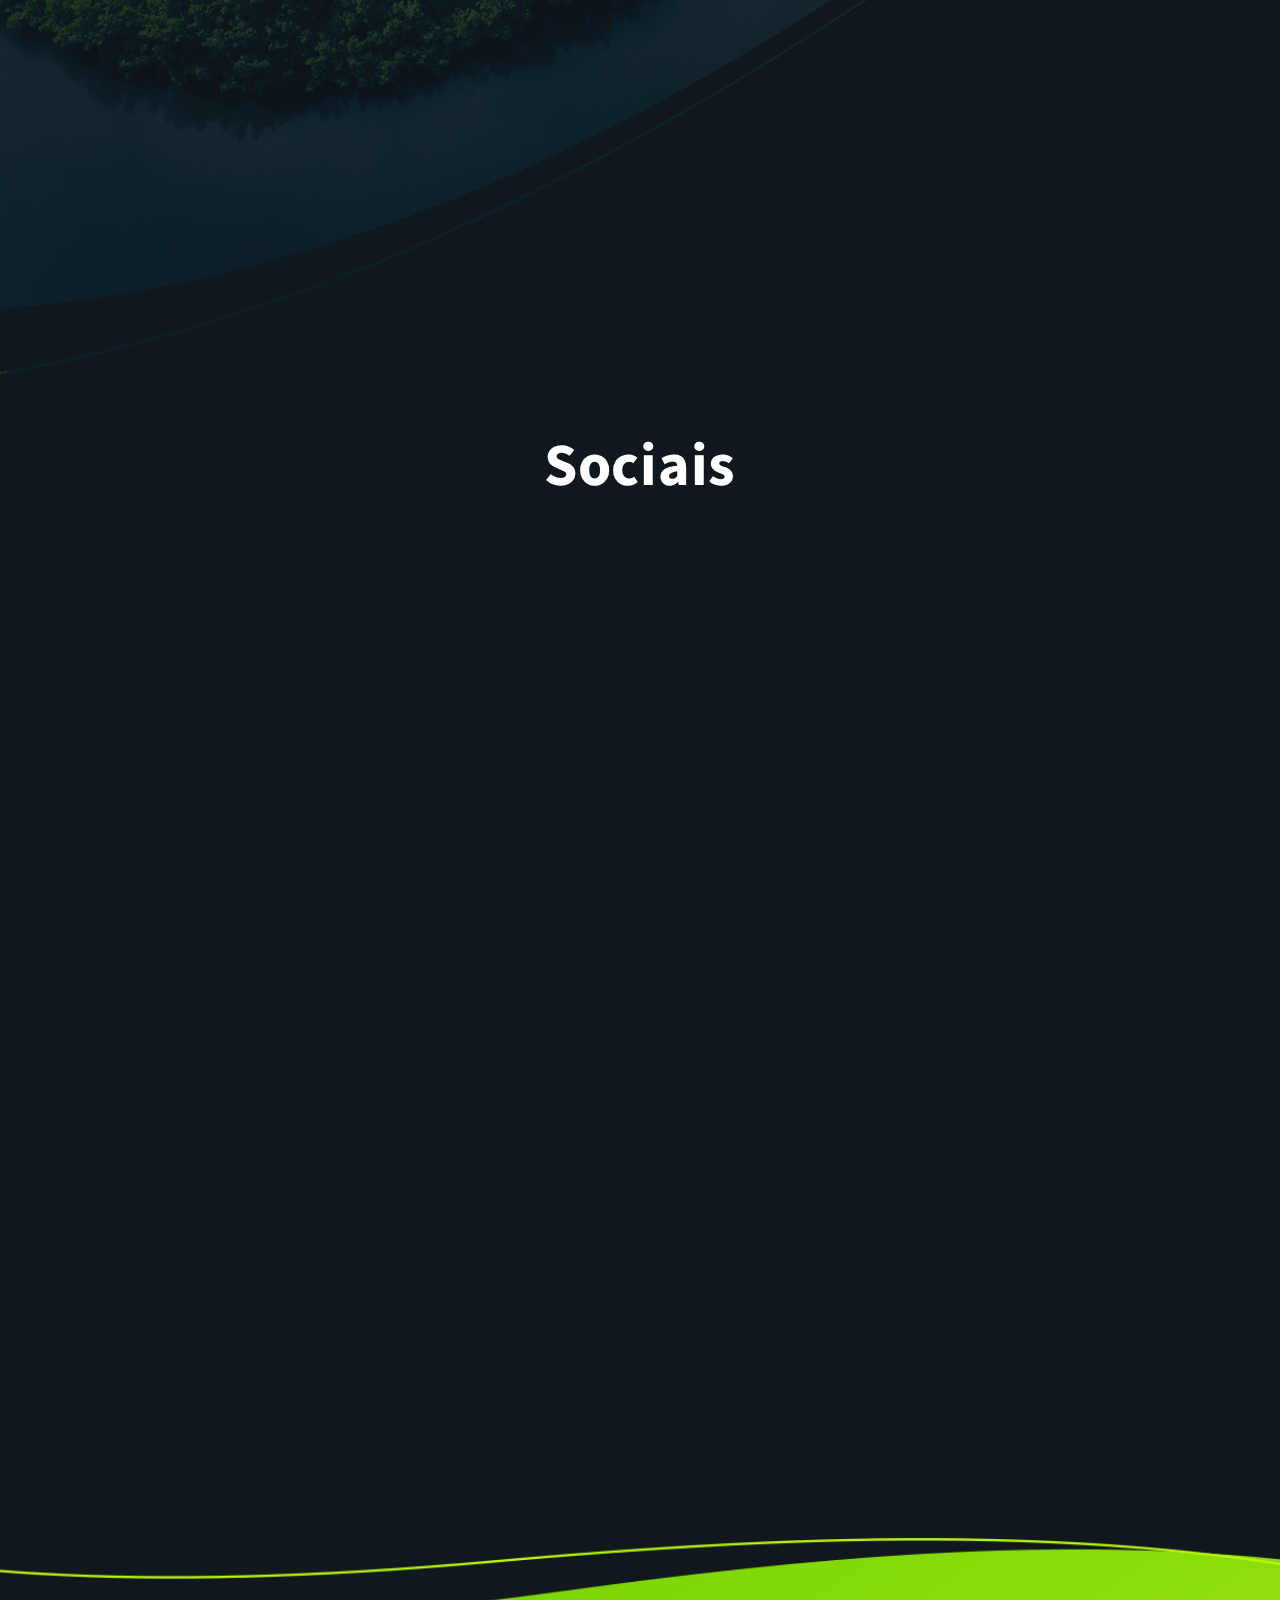
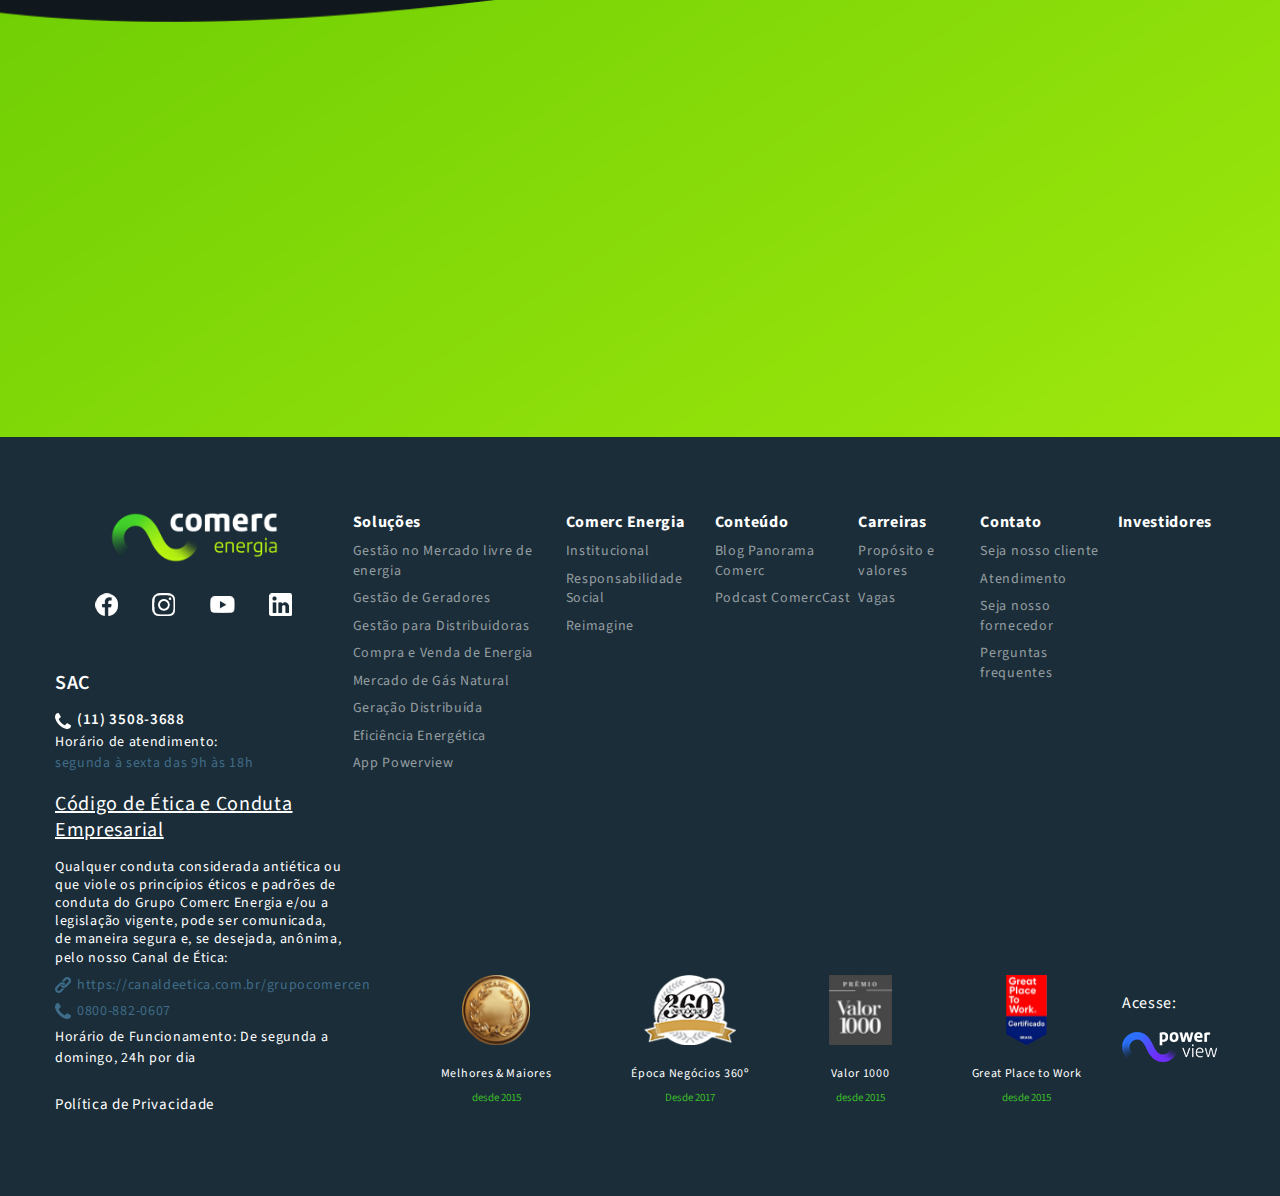
==== commit 12d6a754: "Update index.html" ====
--- a/index.html
+++ b/index.html
@@ -13,7 +13,7 @@
 </head>
 <body>
     <header id="header">
-		<section class="container">
+		<section class="container" style="width: 1400px;">
 			<article>
 				<div class="logos E-descer">
 					<img src="./assets/images/comerc-energia.webp" alt="Logo Comerc Energia" title="Comerc Energia">
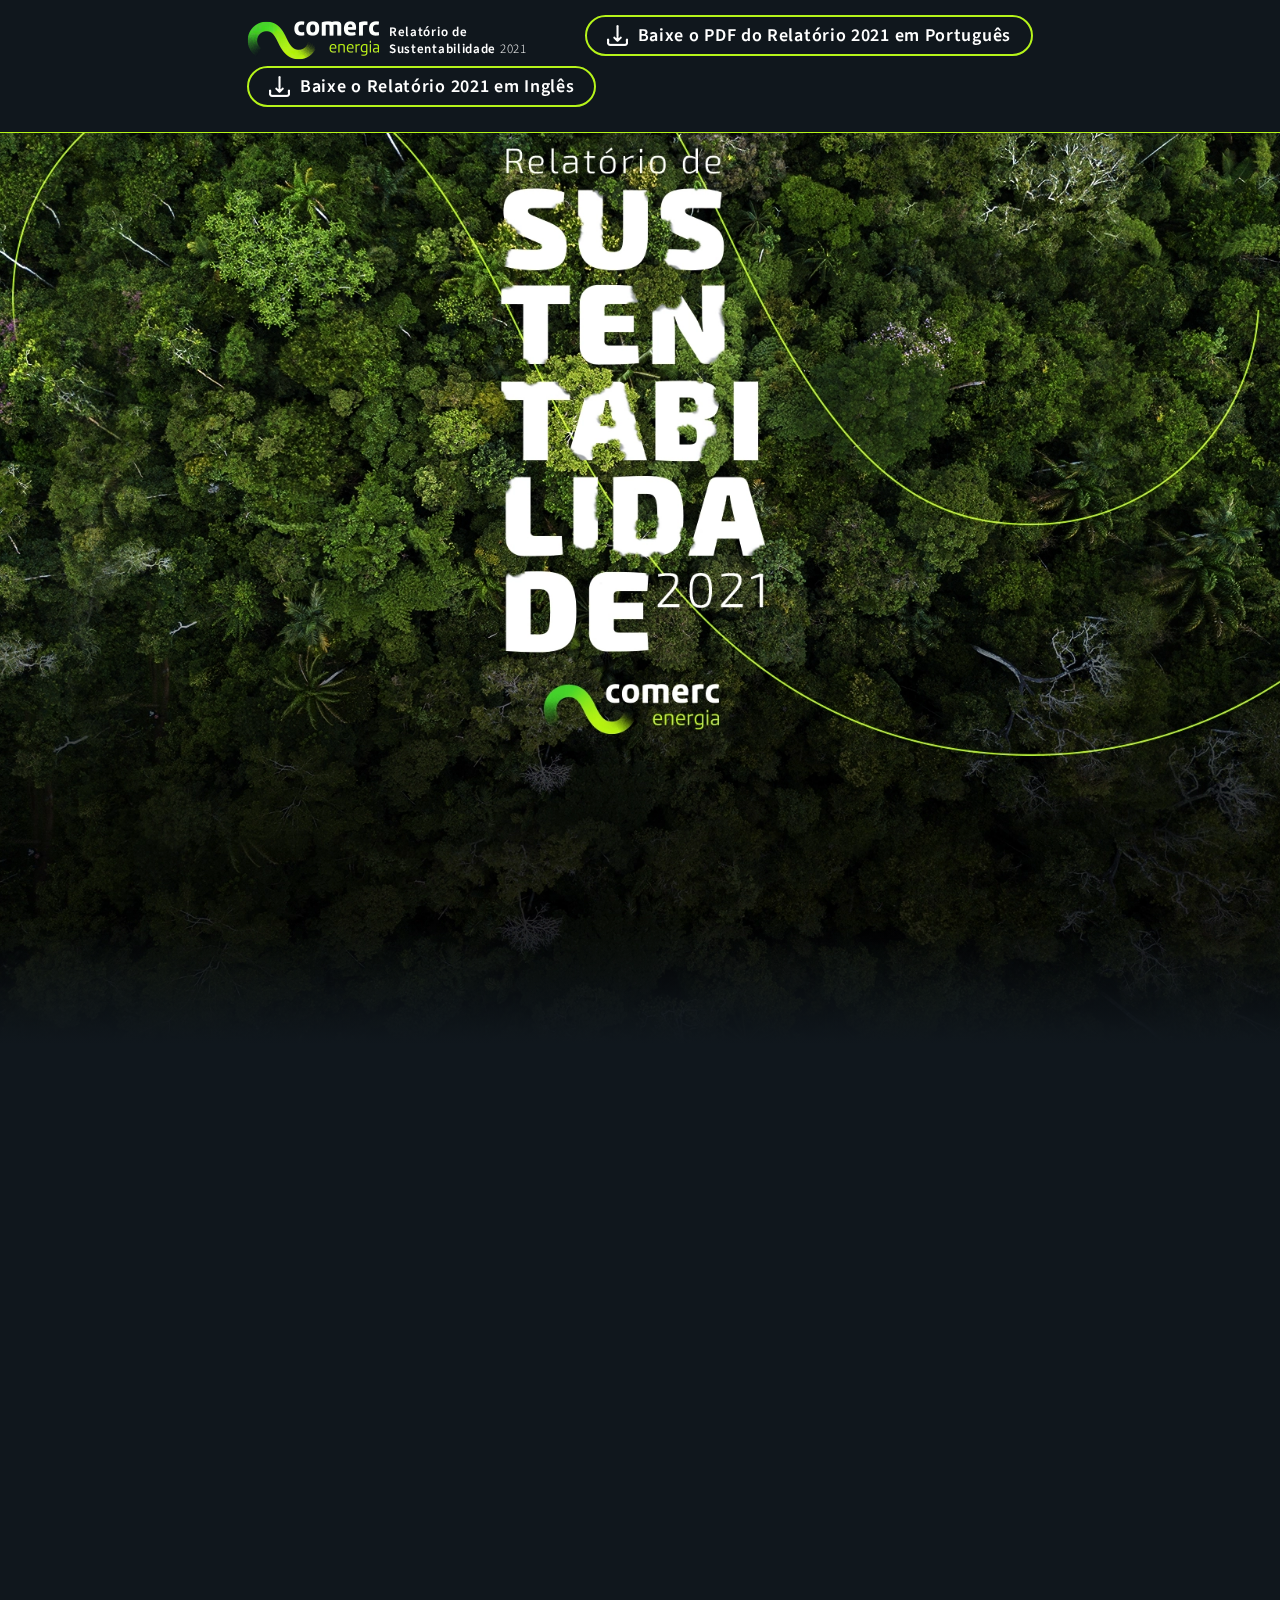
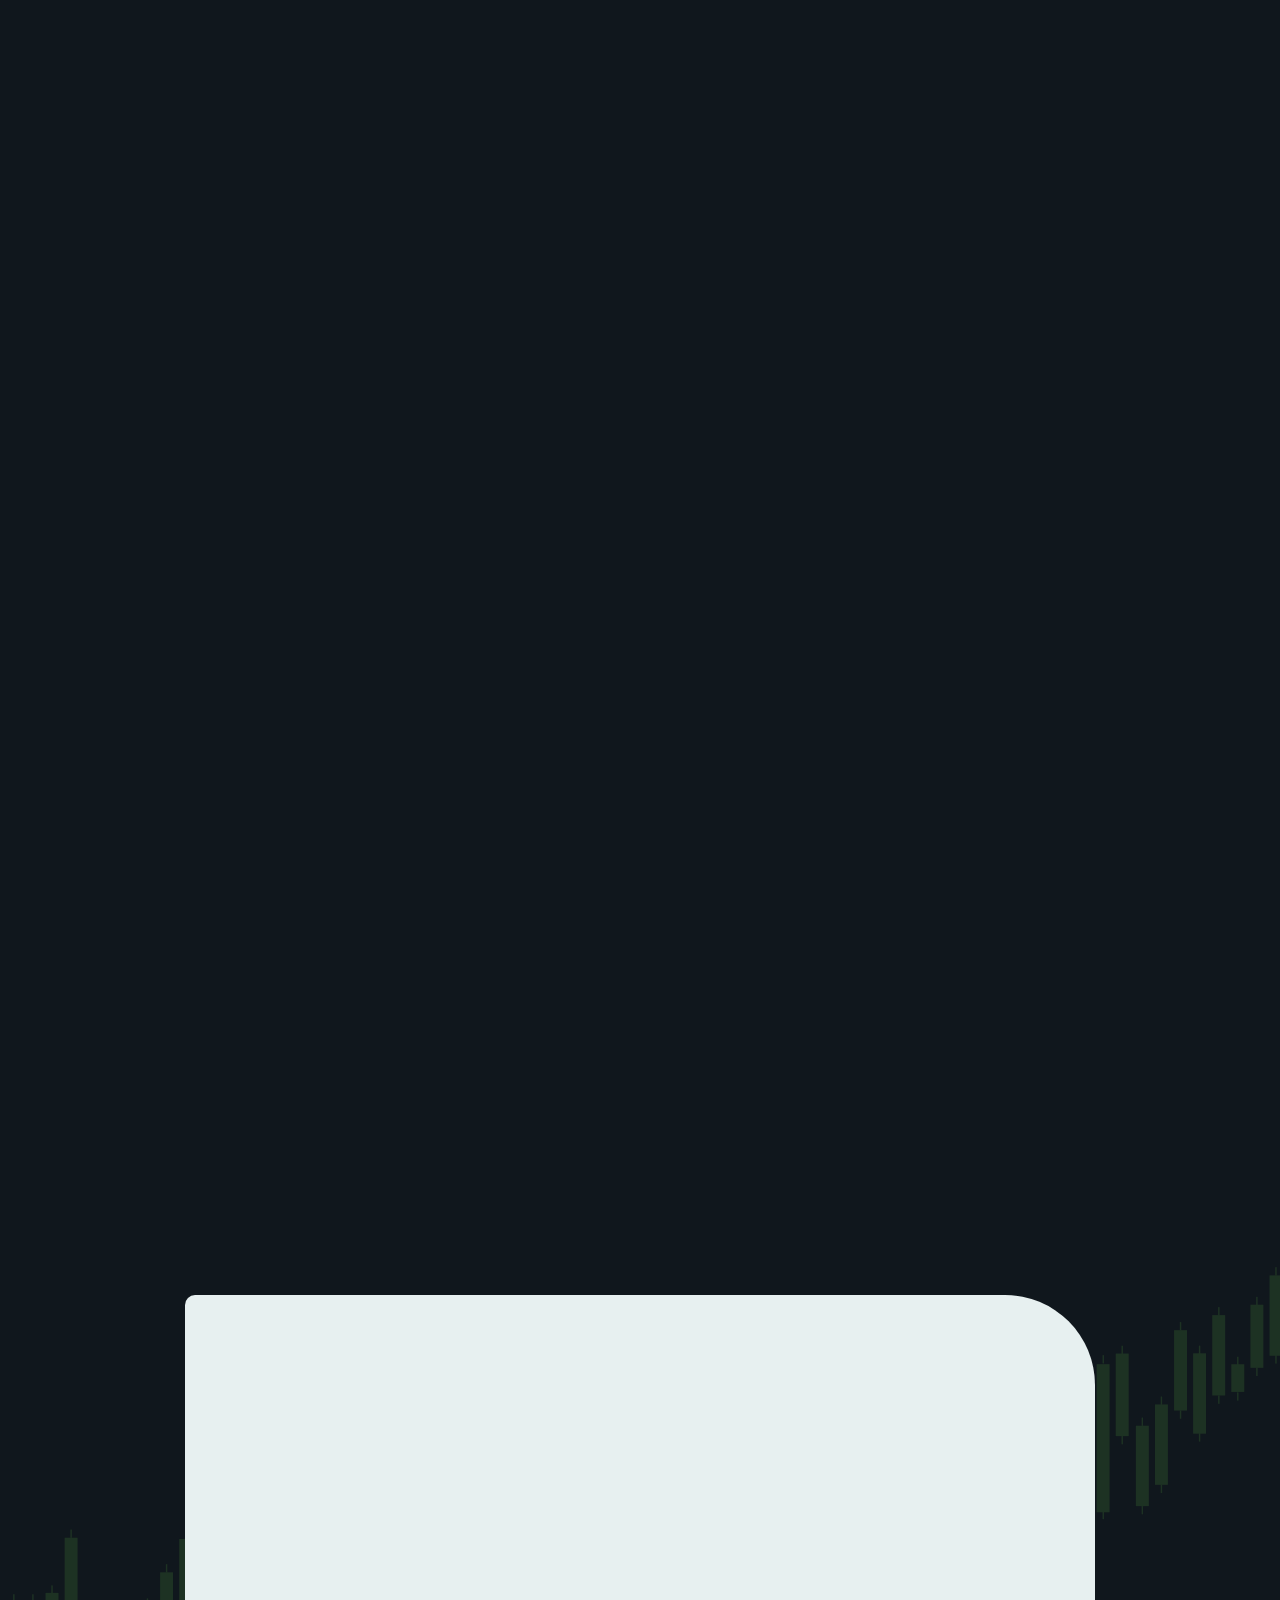
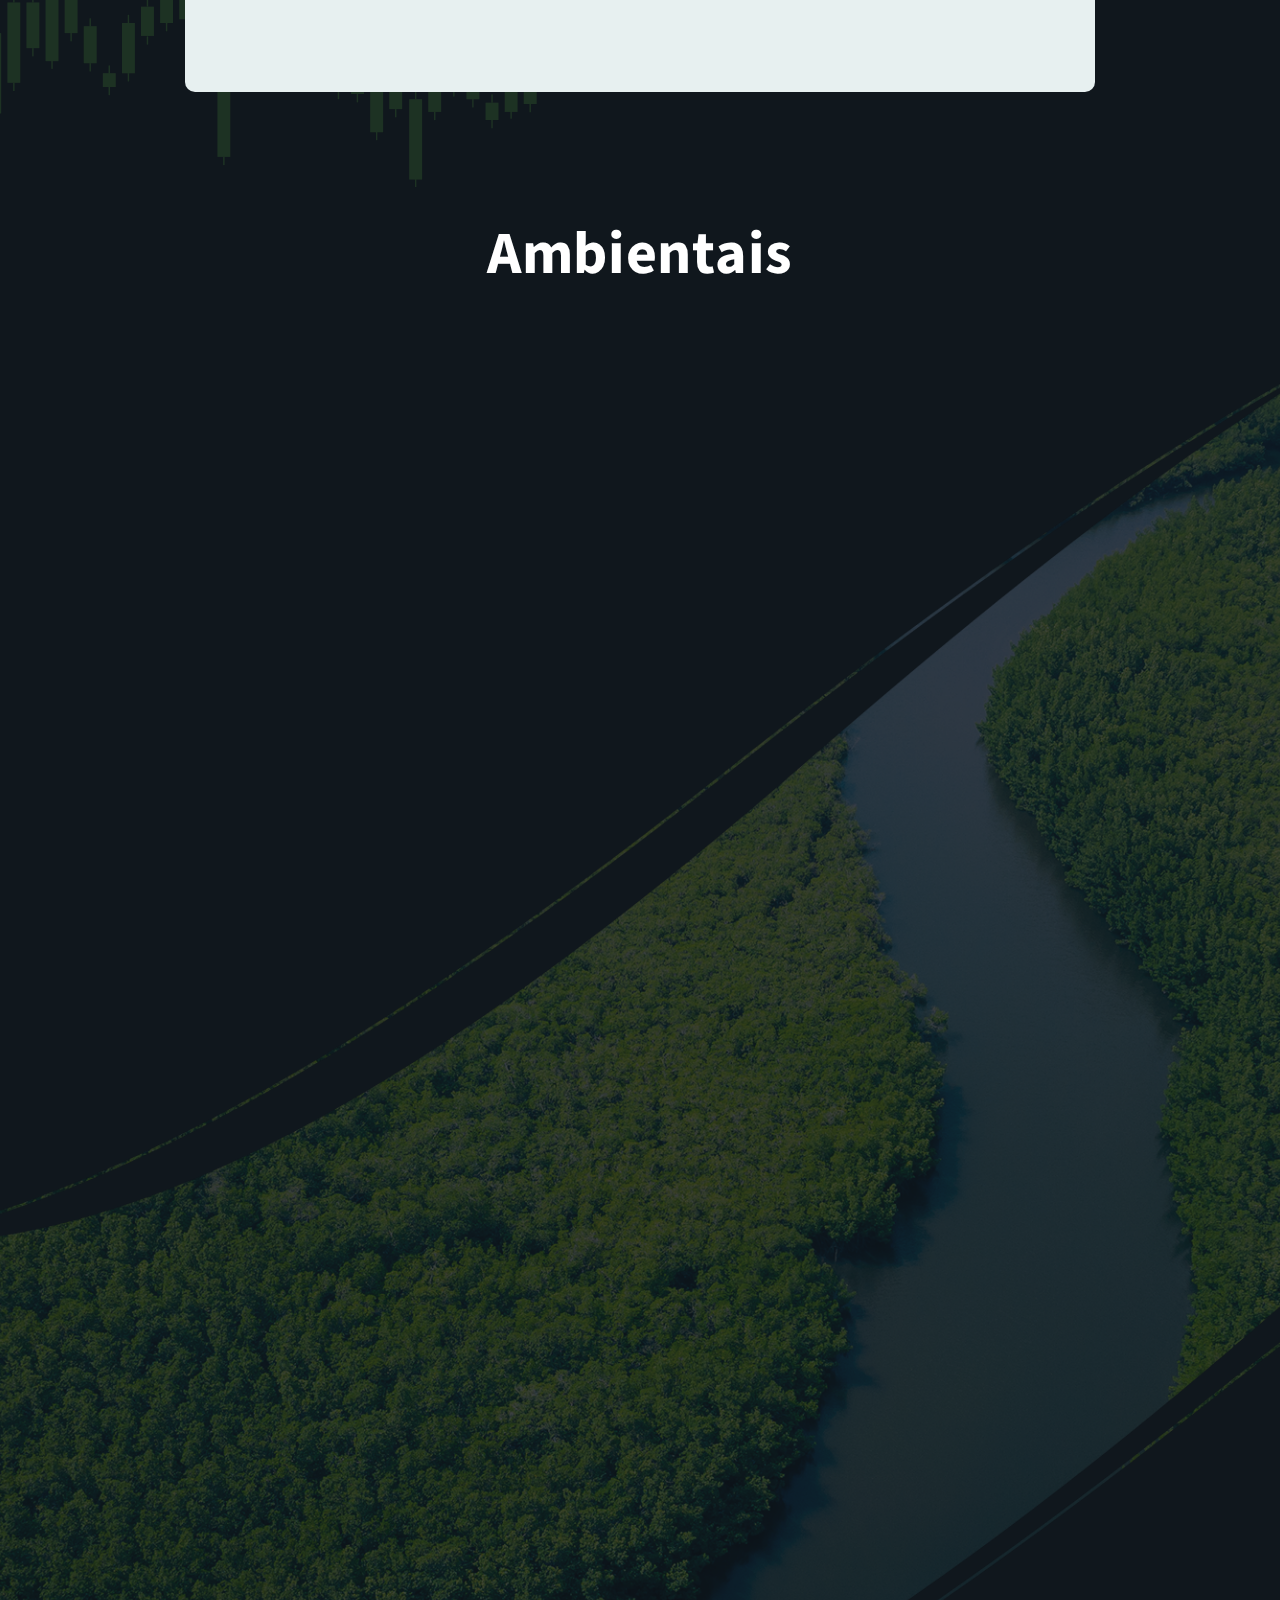
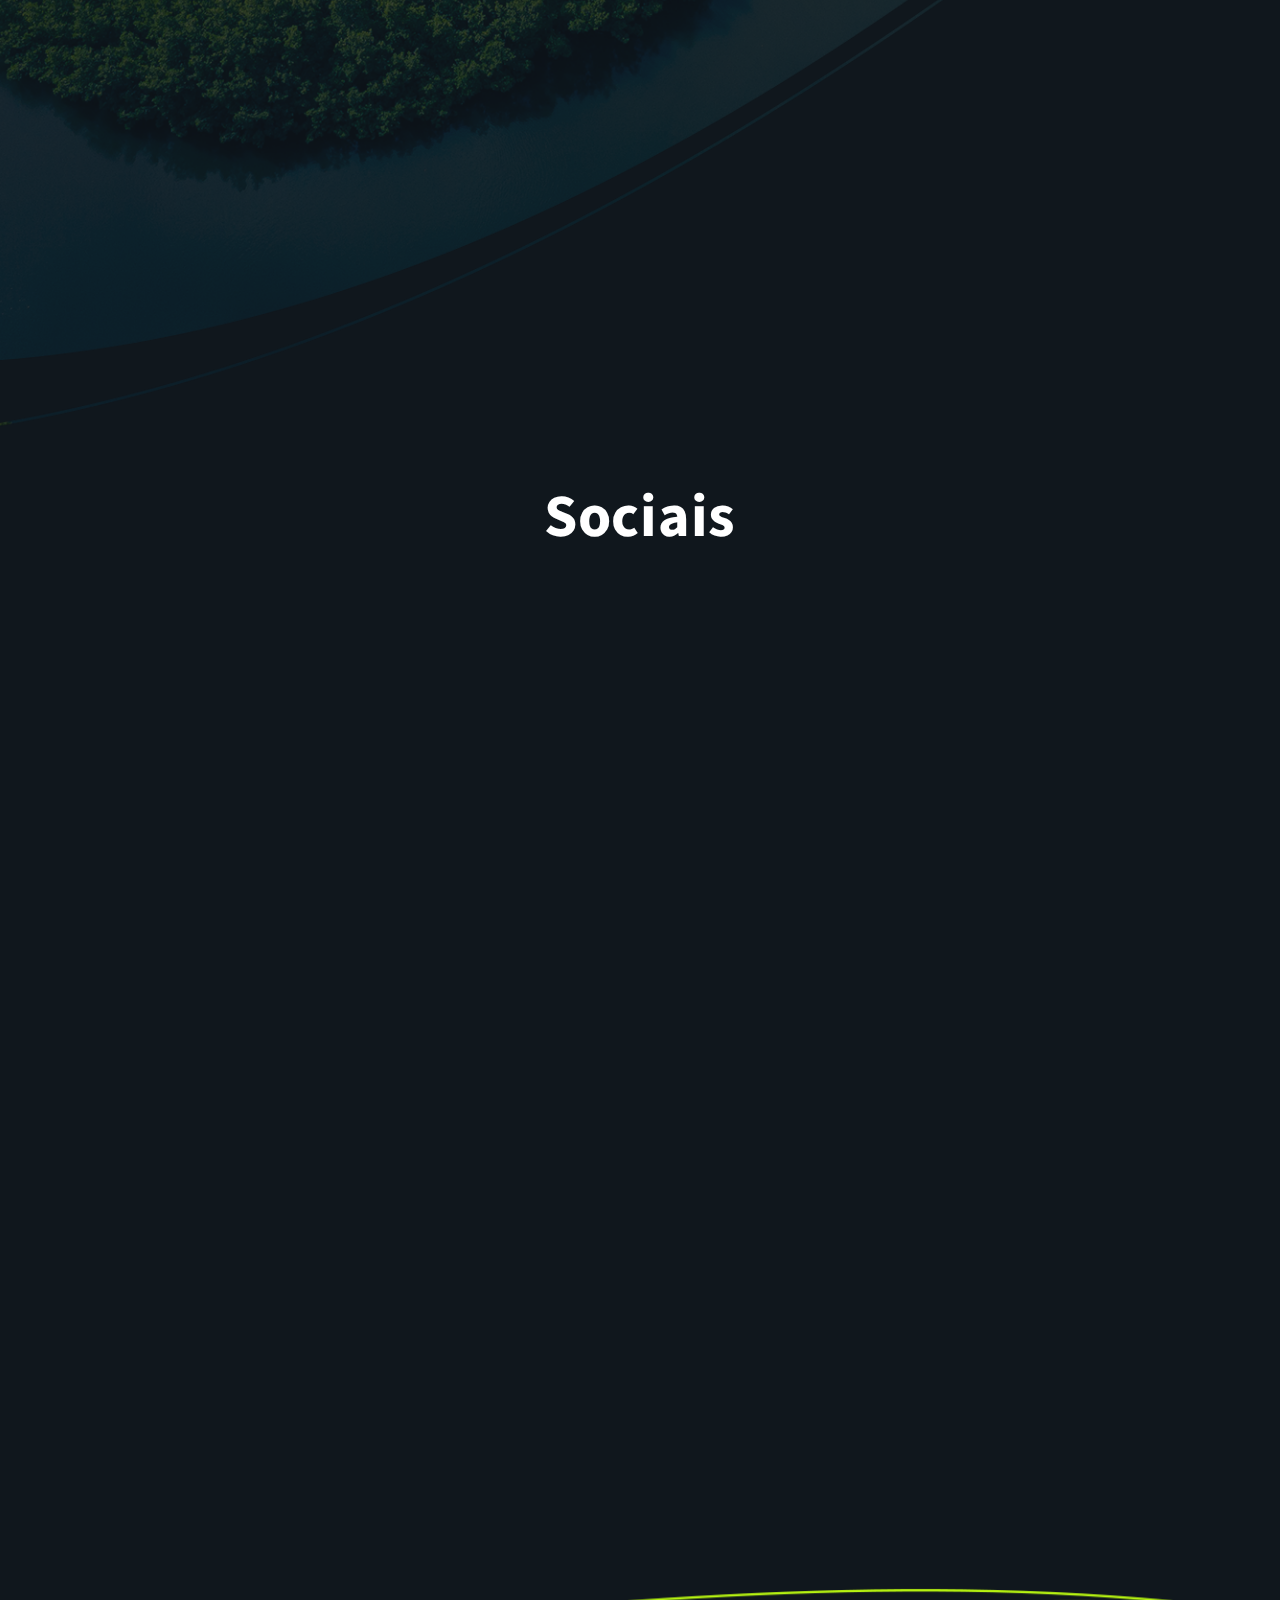
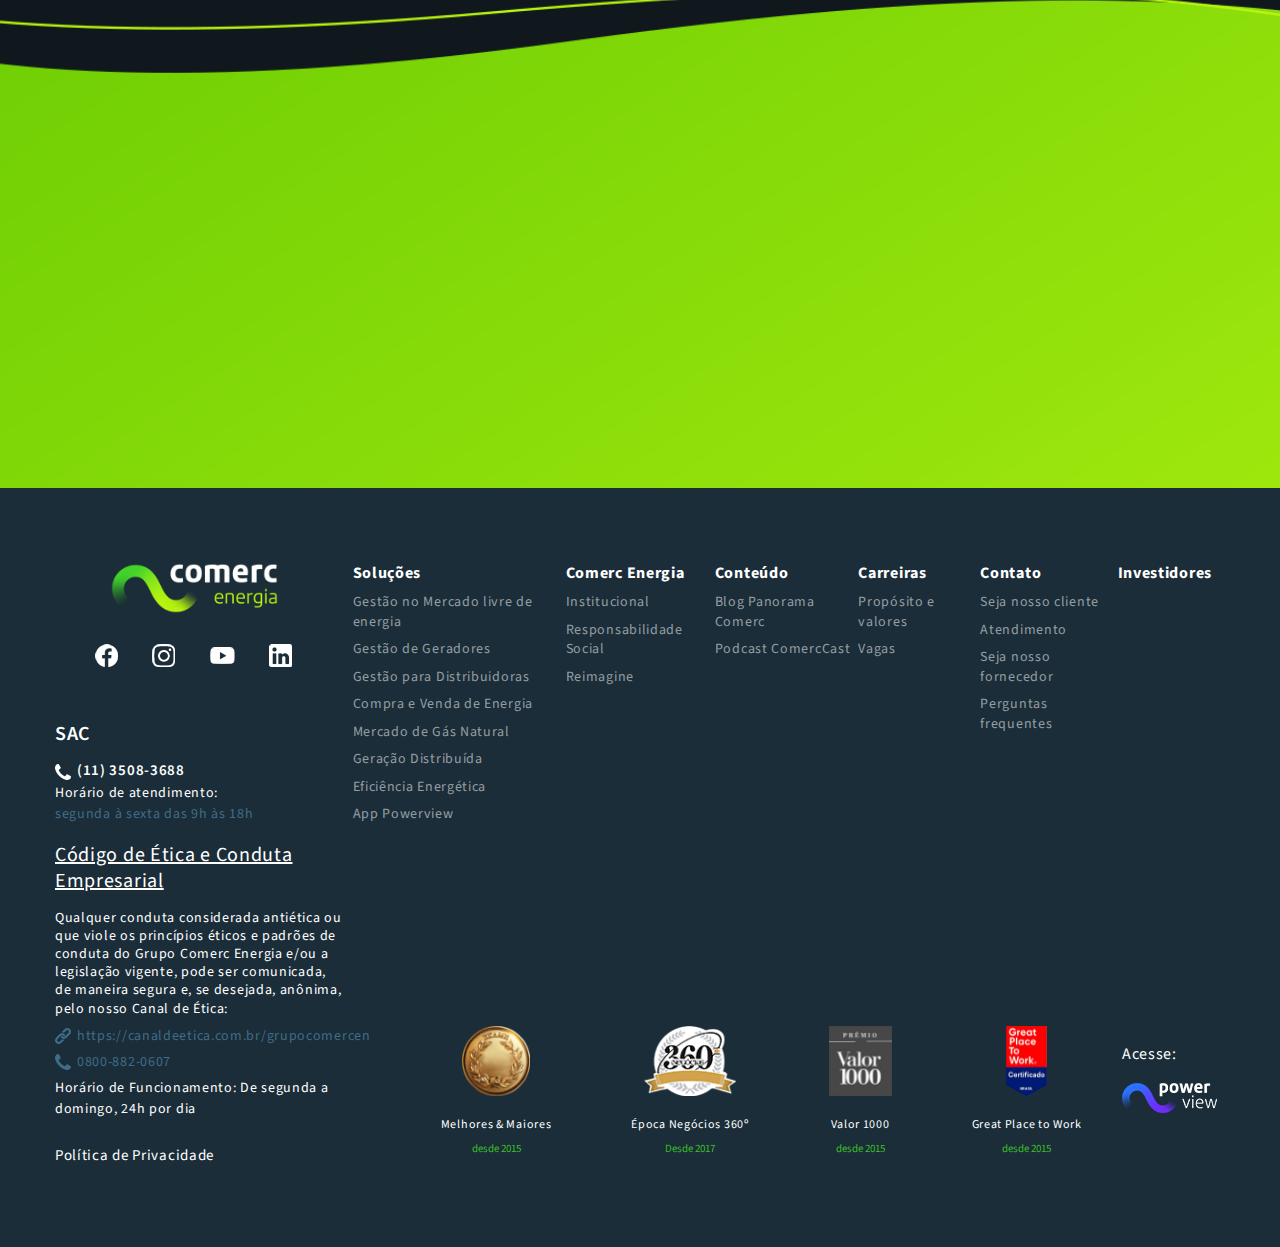
==== commit 4bedb192: "Update index.html" ====
--- a/index.html
+++ b/index.html
@@ -13,7 +13,7 @@
 </head>
 <body>
     <header id="header">
-		<section class="container" style="width: 1400px;">
+		<section class="container" style="width: 70%;">
 			<article>
 				<div class="logos E-descer">
 					<img src="./assets/images/comerc-energia.webp" alt="Logo Comerc Energia" title="Comerc Energia">
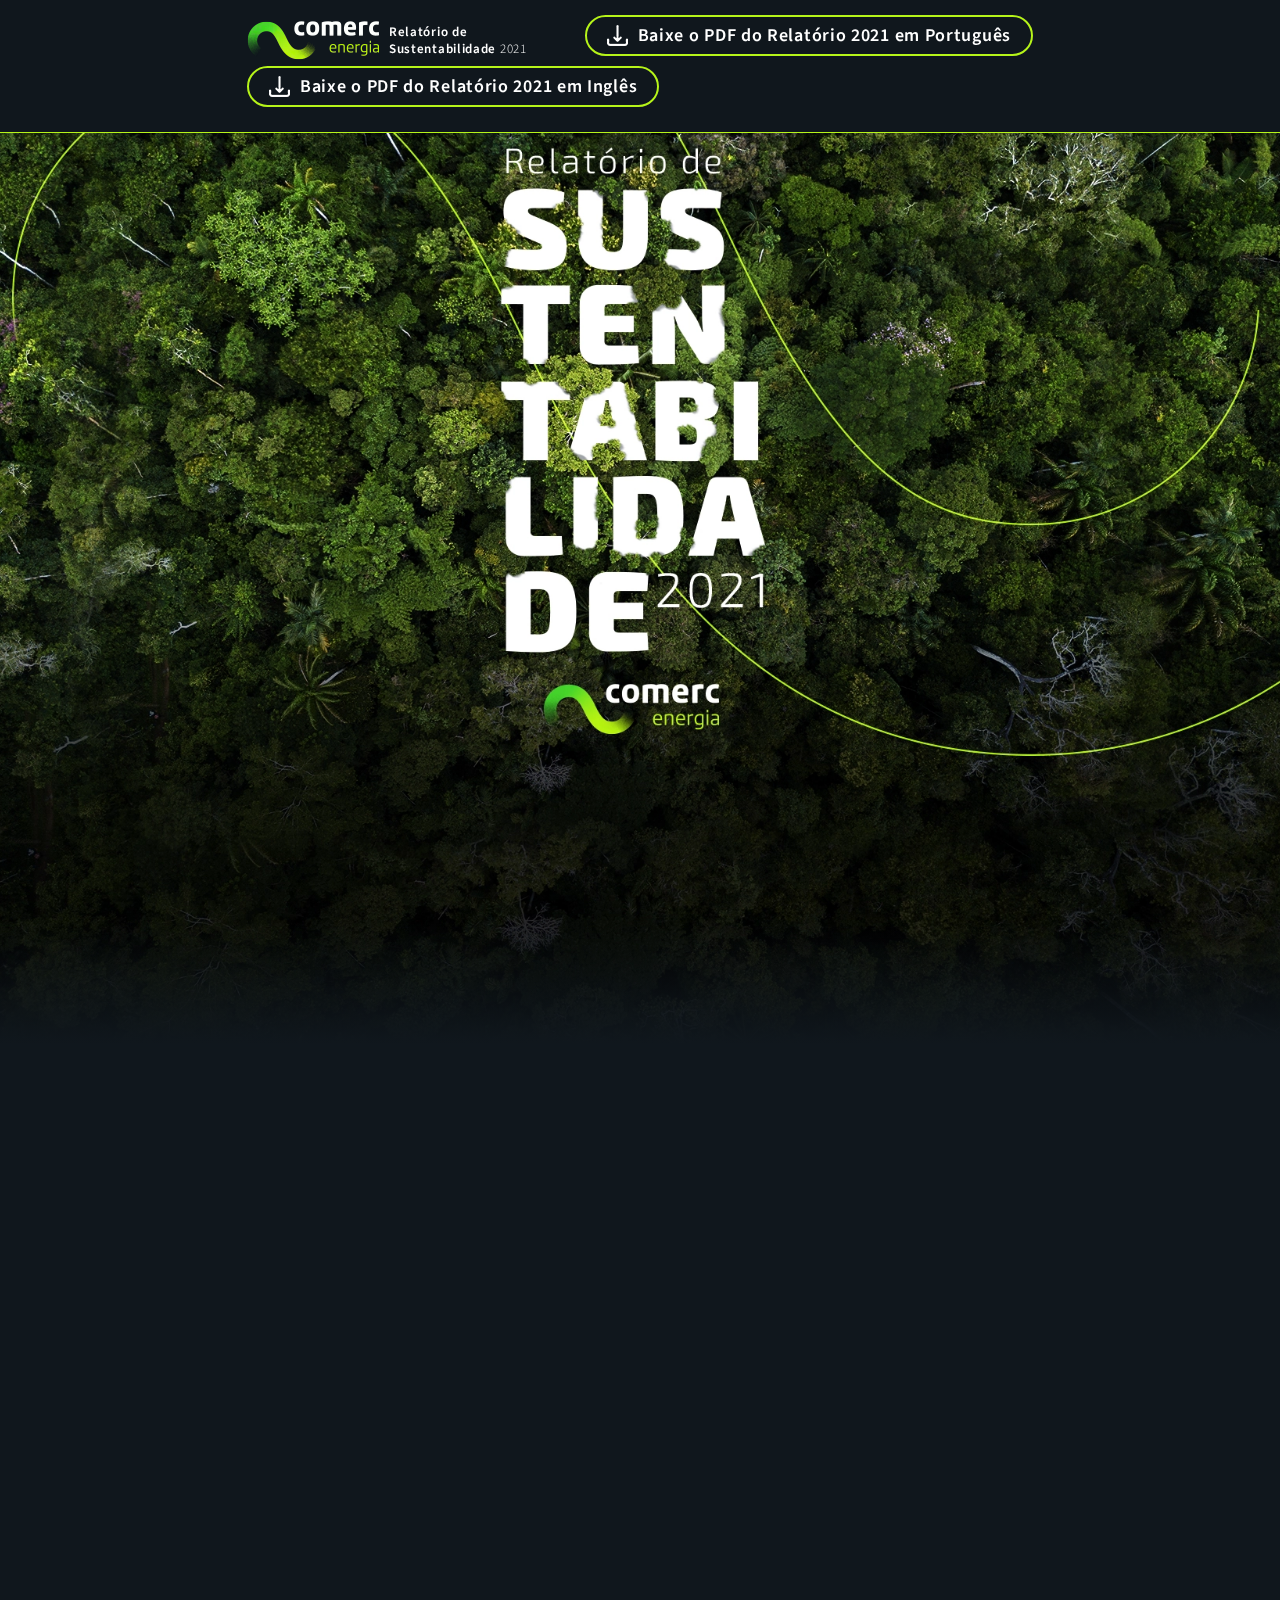
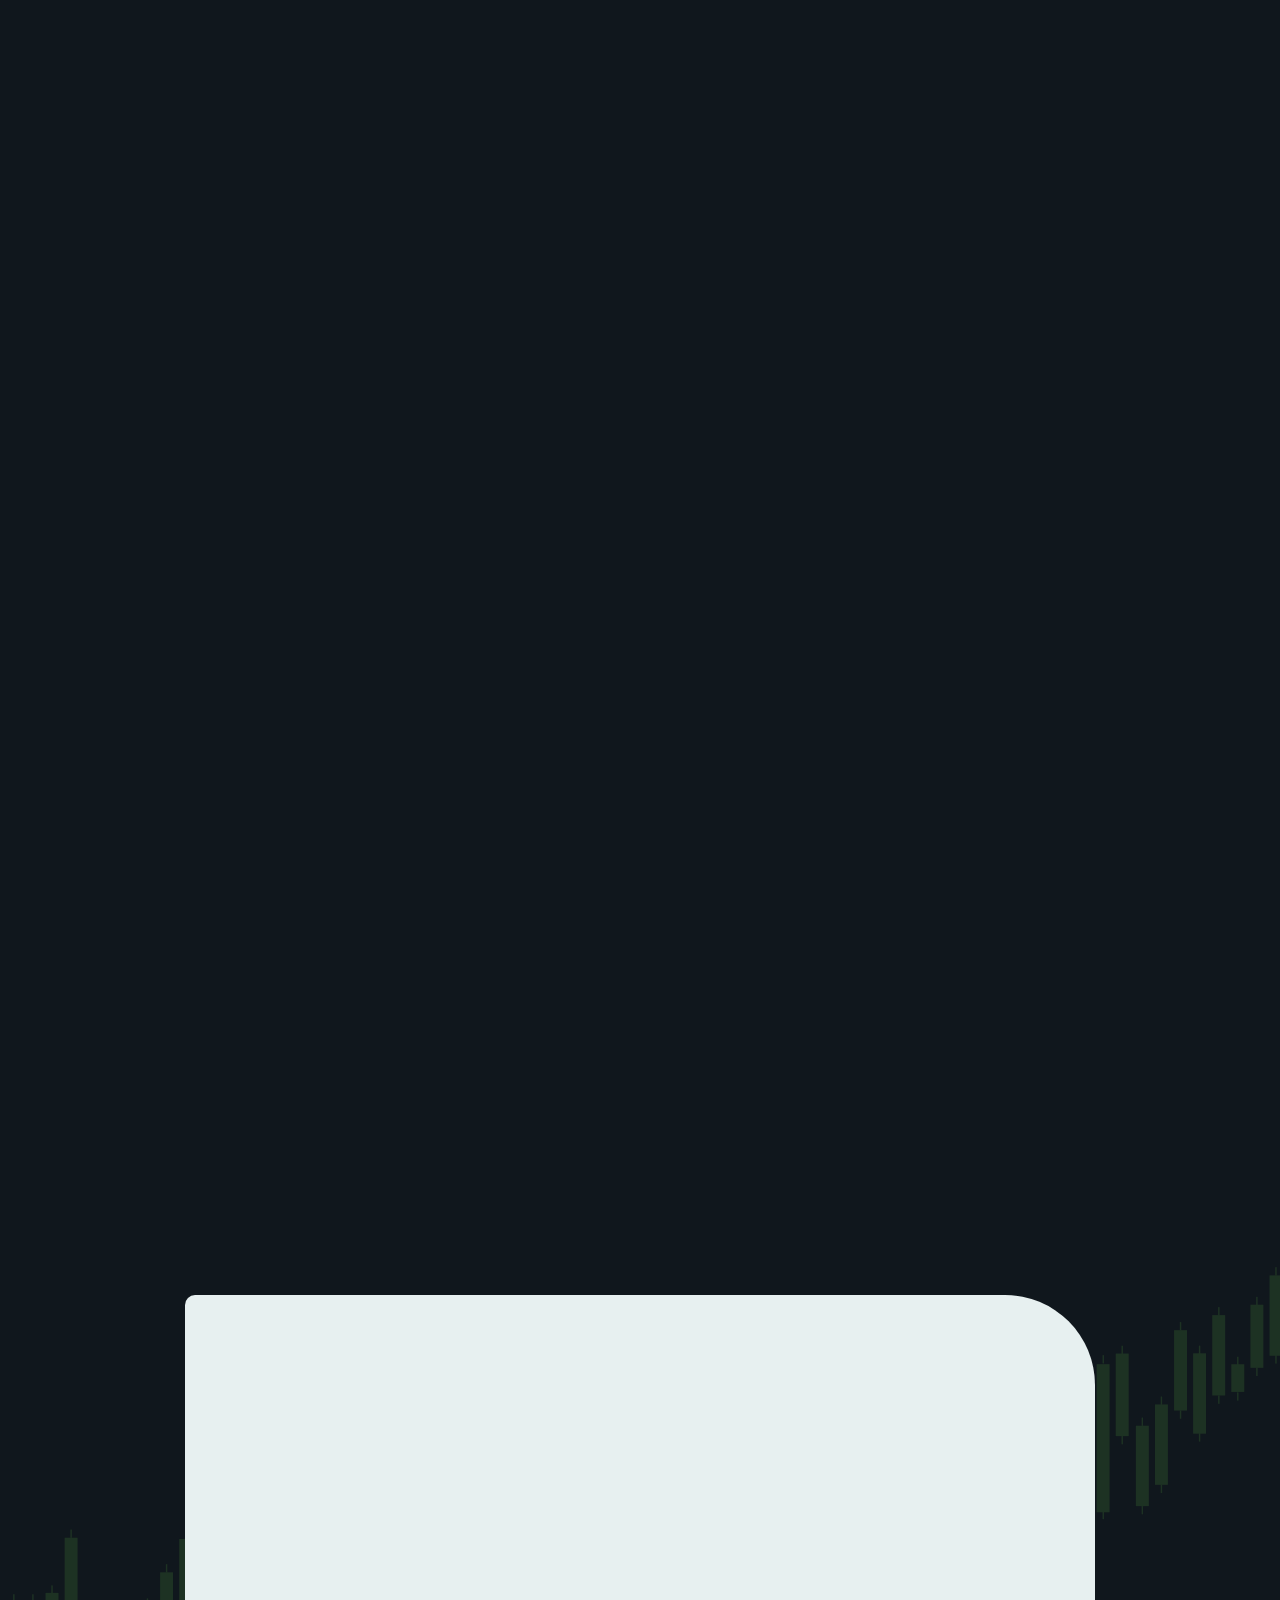
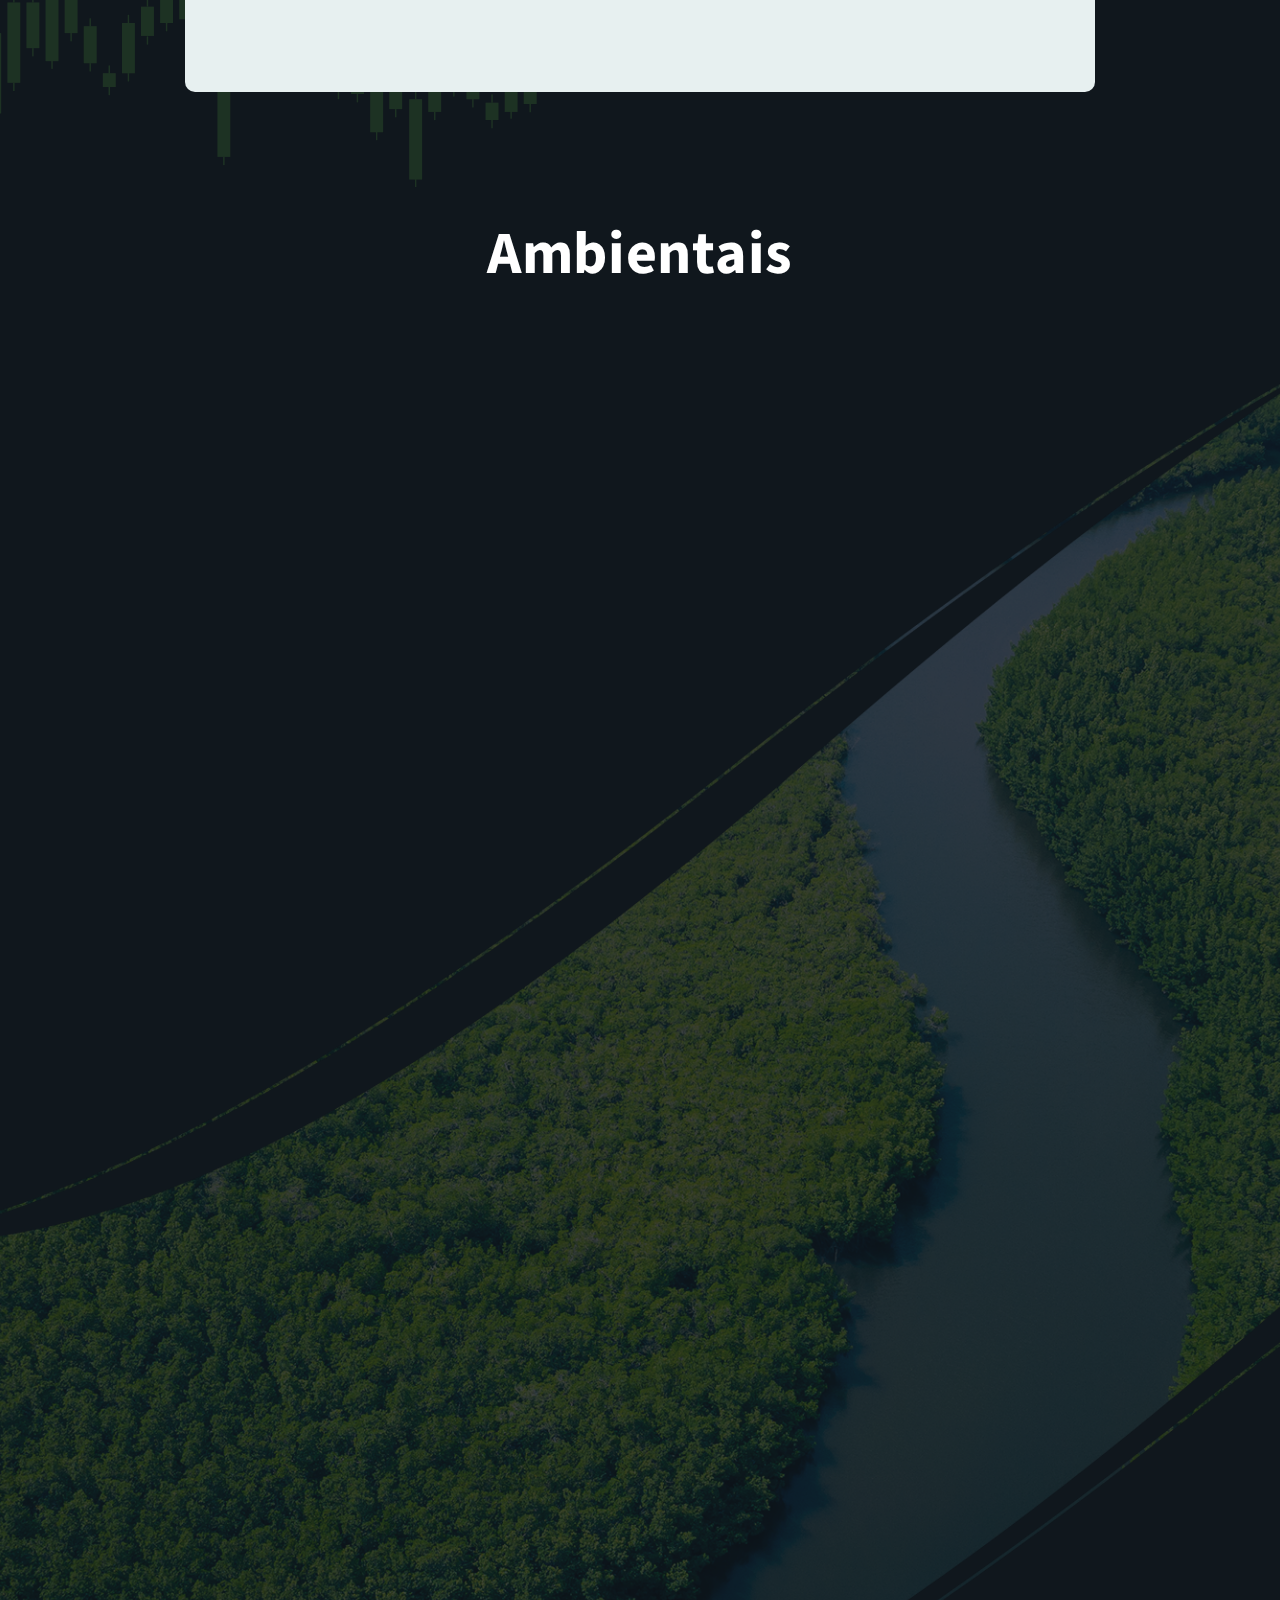
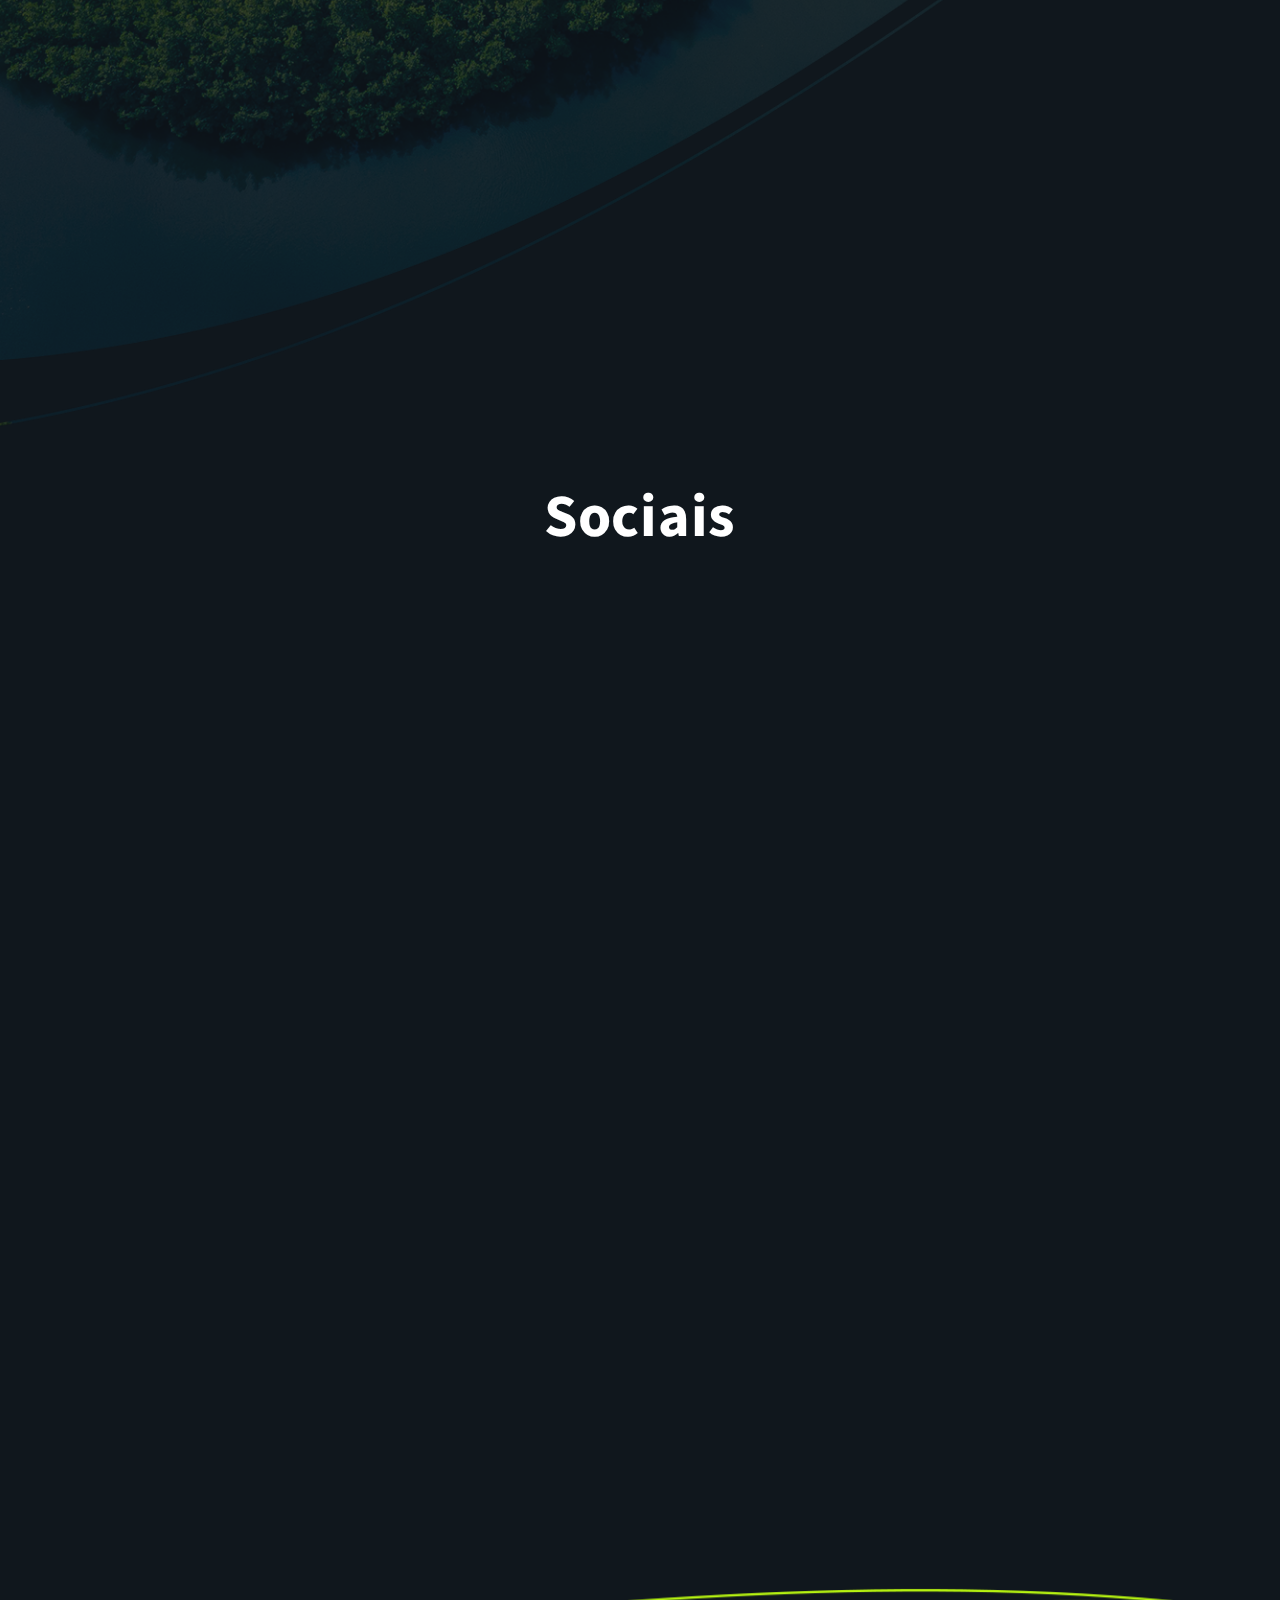
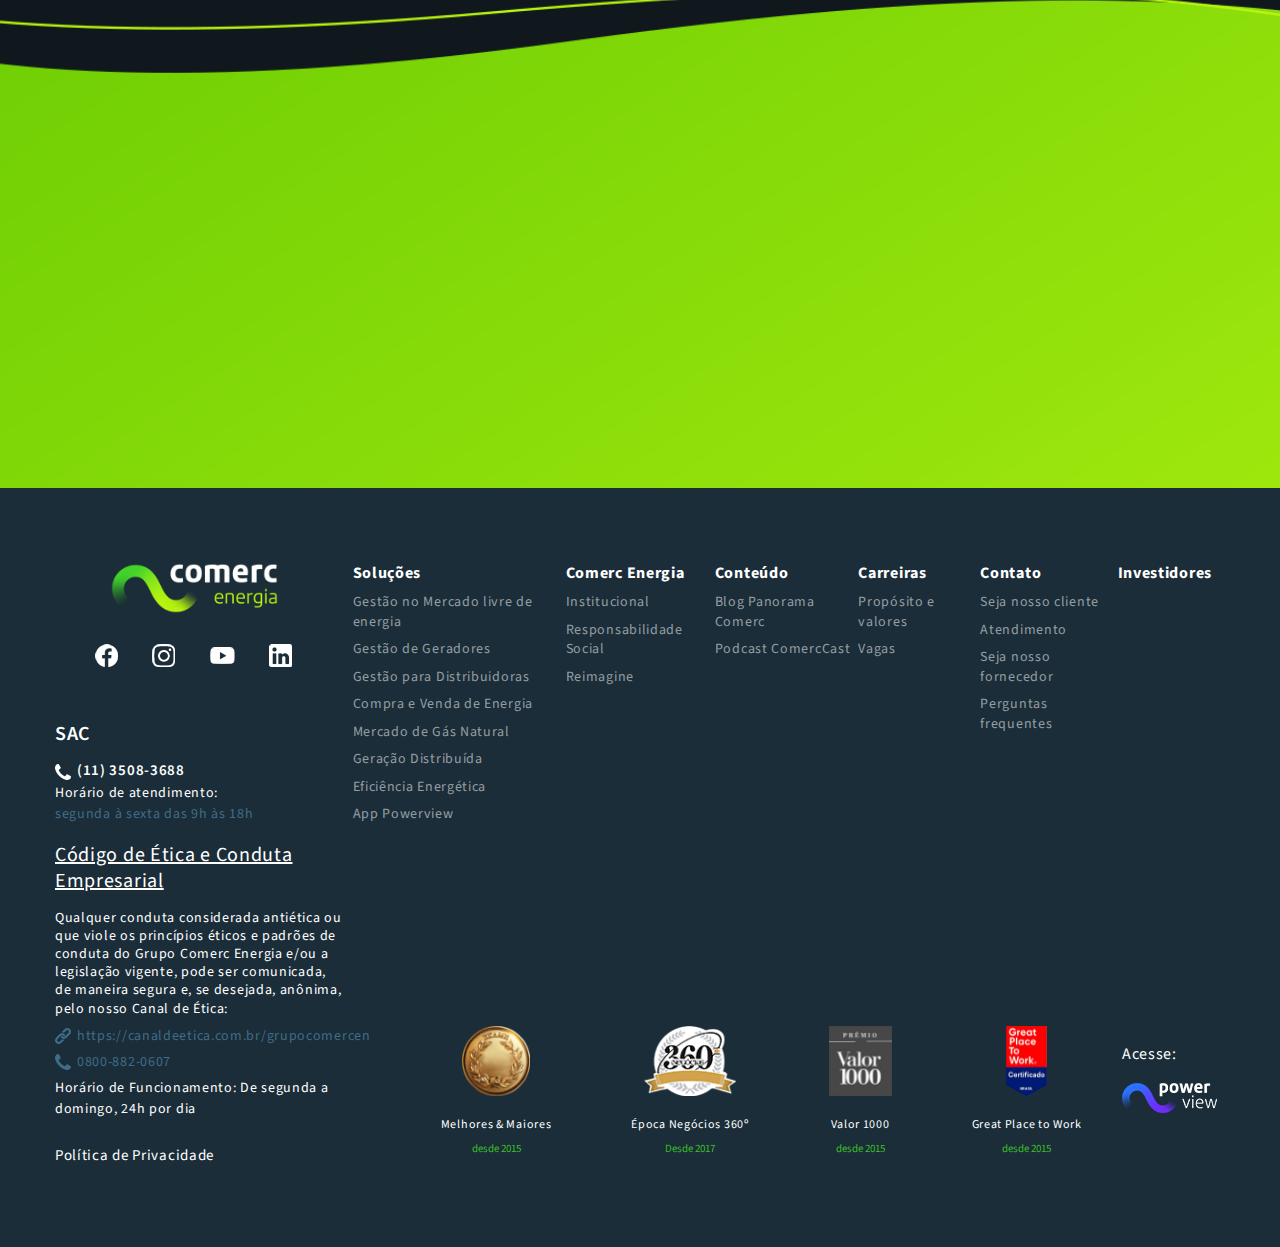
==== commit a4366d47: "Update index.html" ====
--- a/index.html
+++ b/index.html
@@ -25,7 +25,7 @@
 				</a>
 				<a href="./assets/images/relatorio-2021-em-ingles.pdf" download="Relatório 2021 em Inglês" target="_blank" class="download E-descer" style="margin-bottom: 10px;">
 					<img src="./assets/images/download.png" alt="Relatório 2021 em Inglês" title="Relatório 2021 em Inglês">
-					<p>Baixe o Relatório 2021 em Inglês</p>
+					<p>Baixe o PDF do Relatório 2021 em Inglês</p>
 				</a>
 			</article>
 		</section>
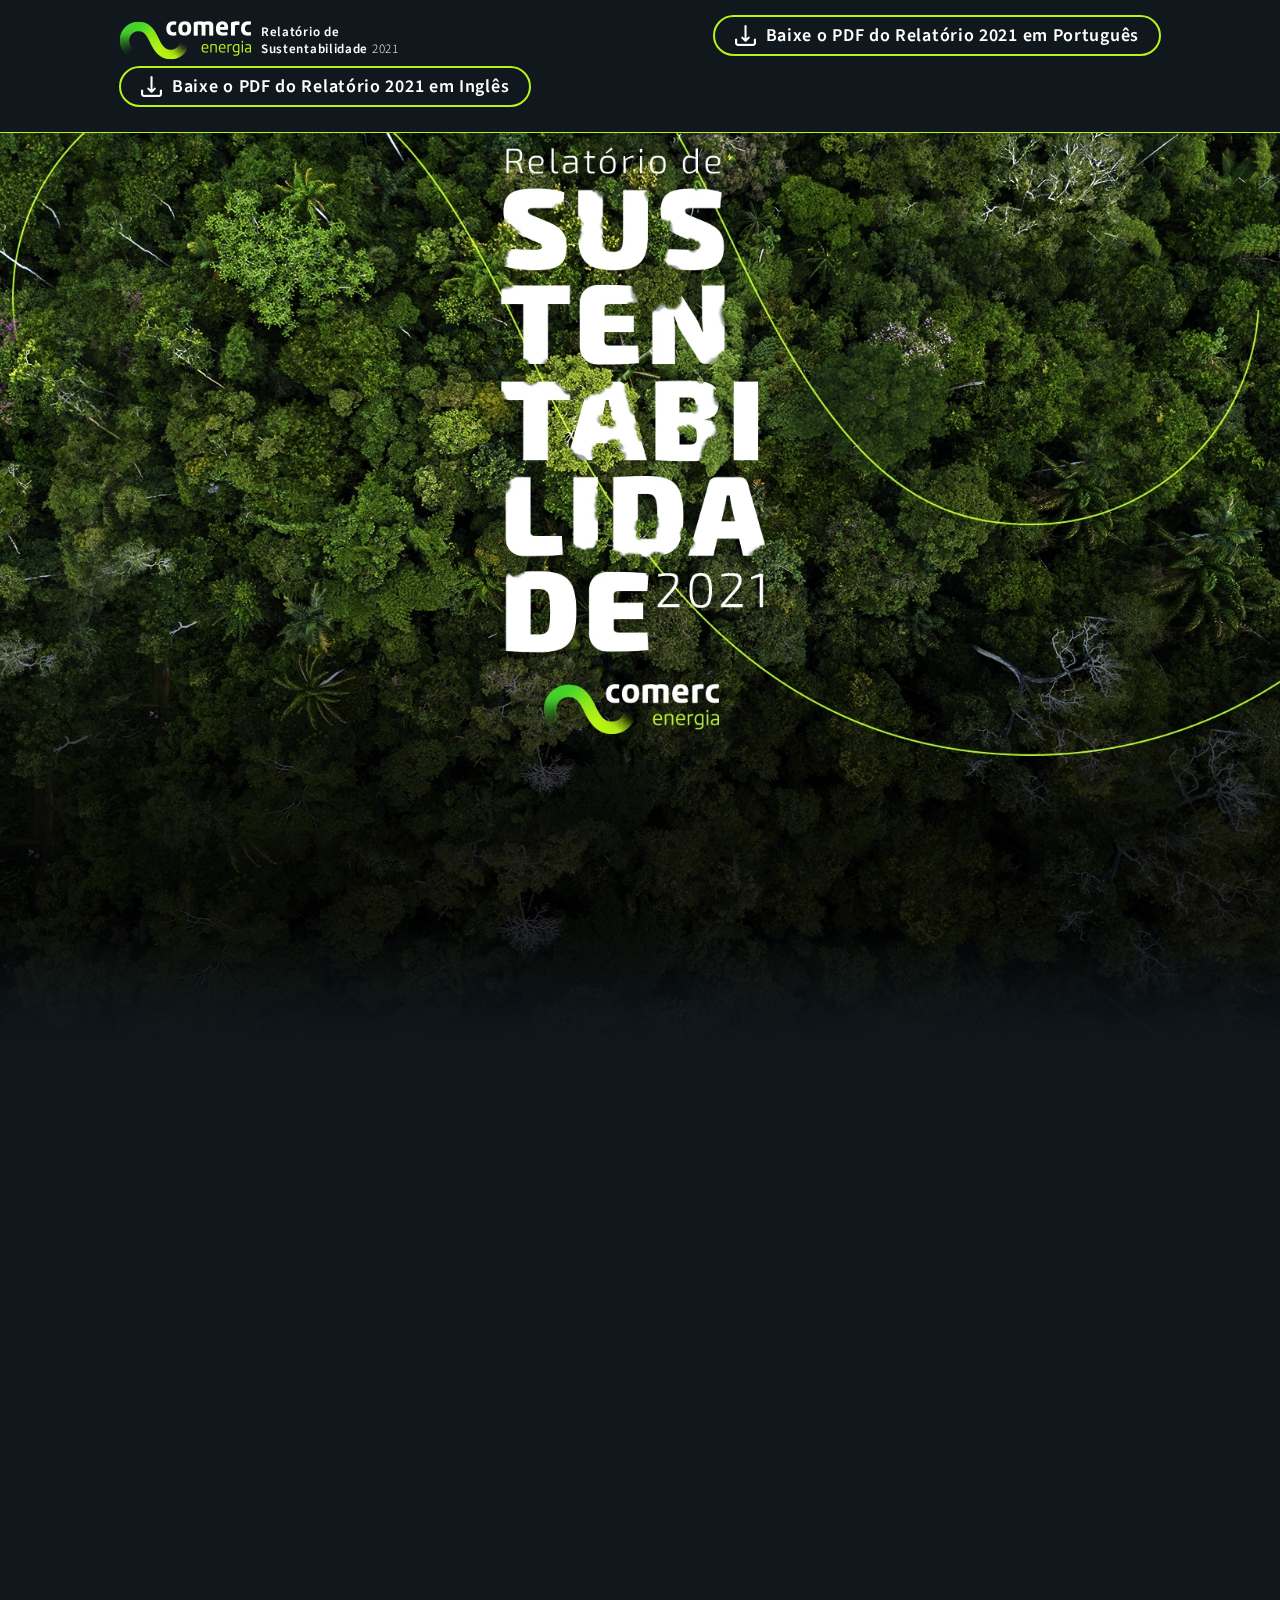
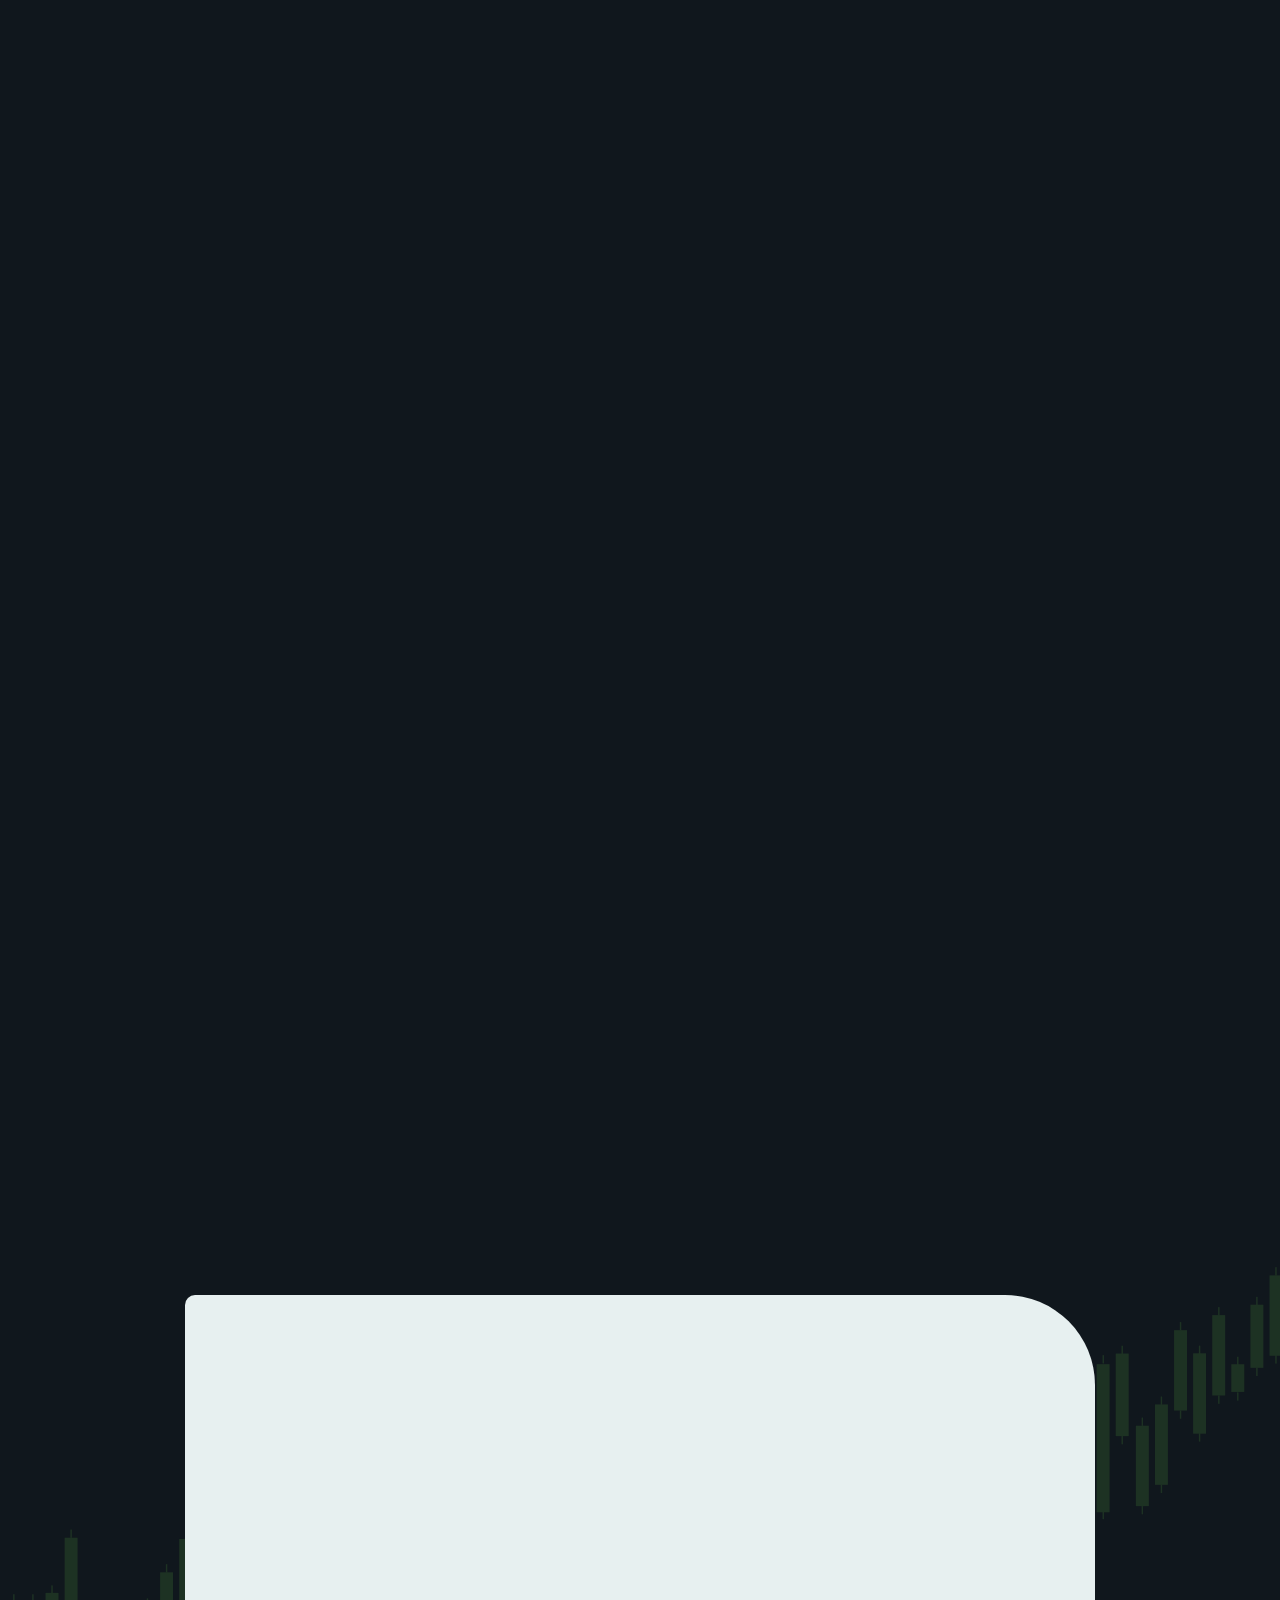
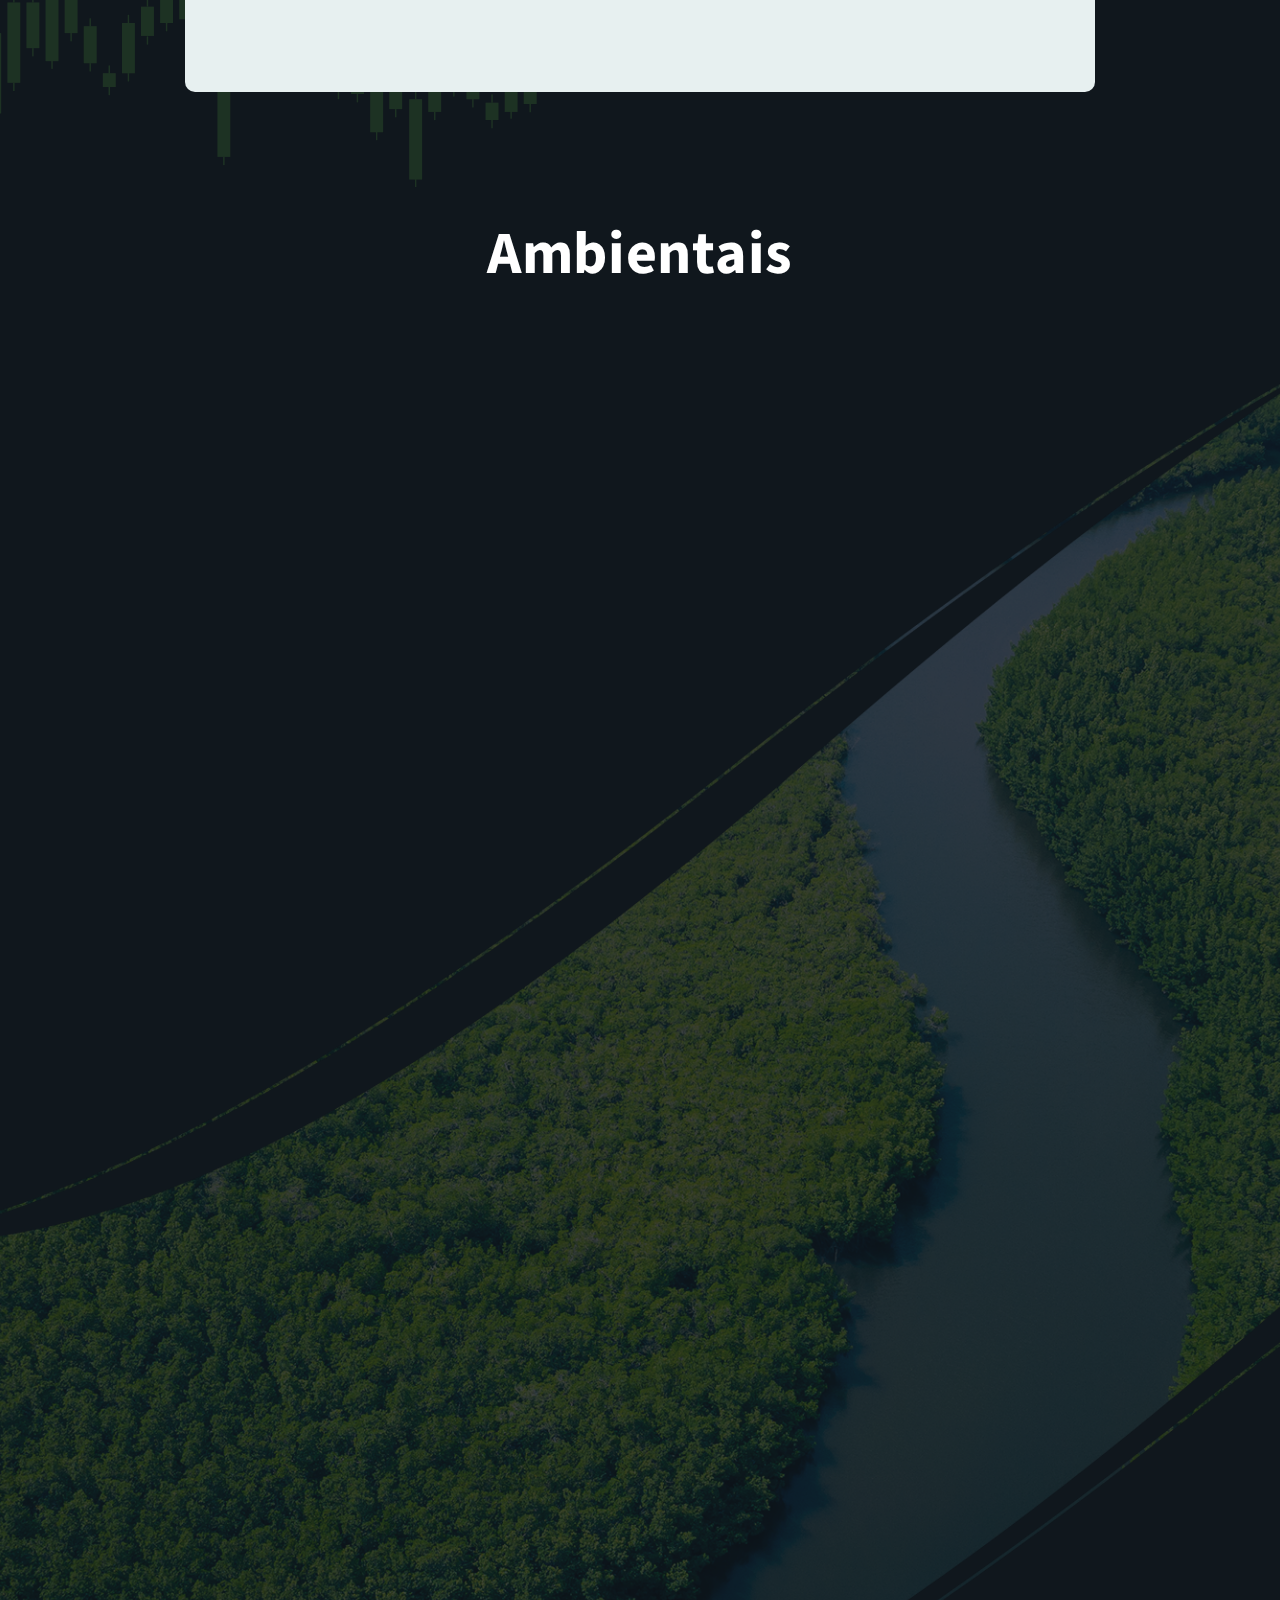
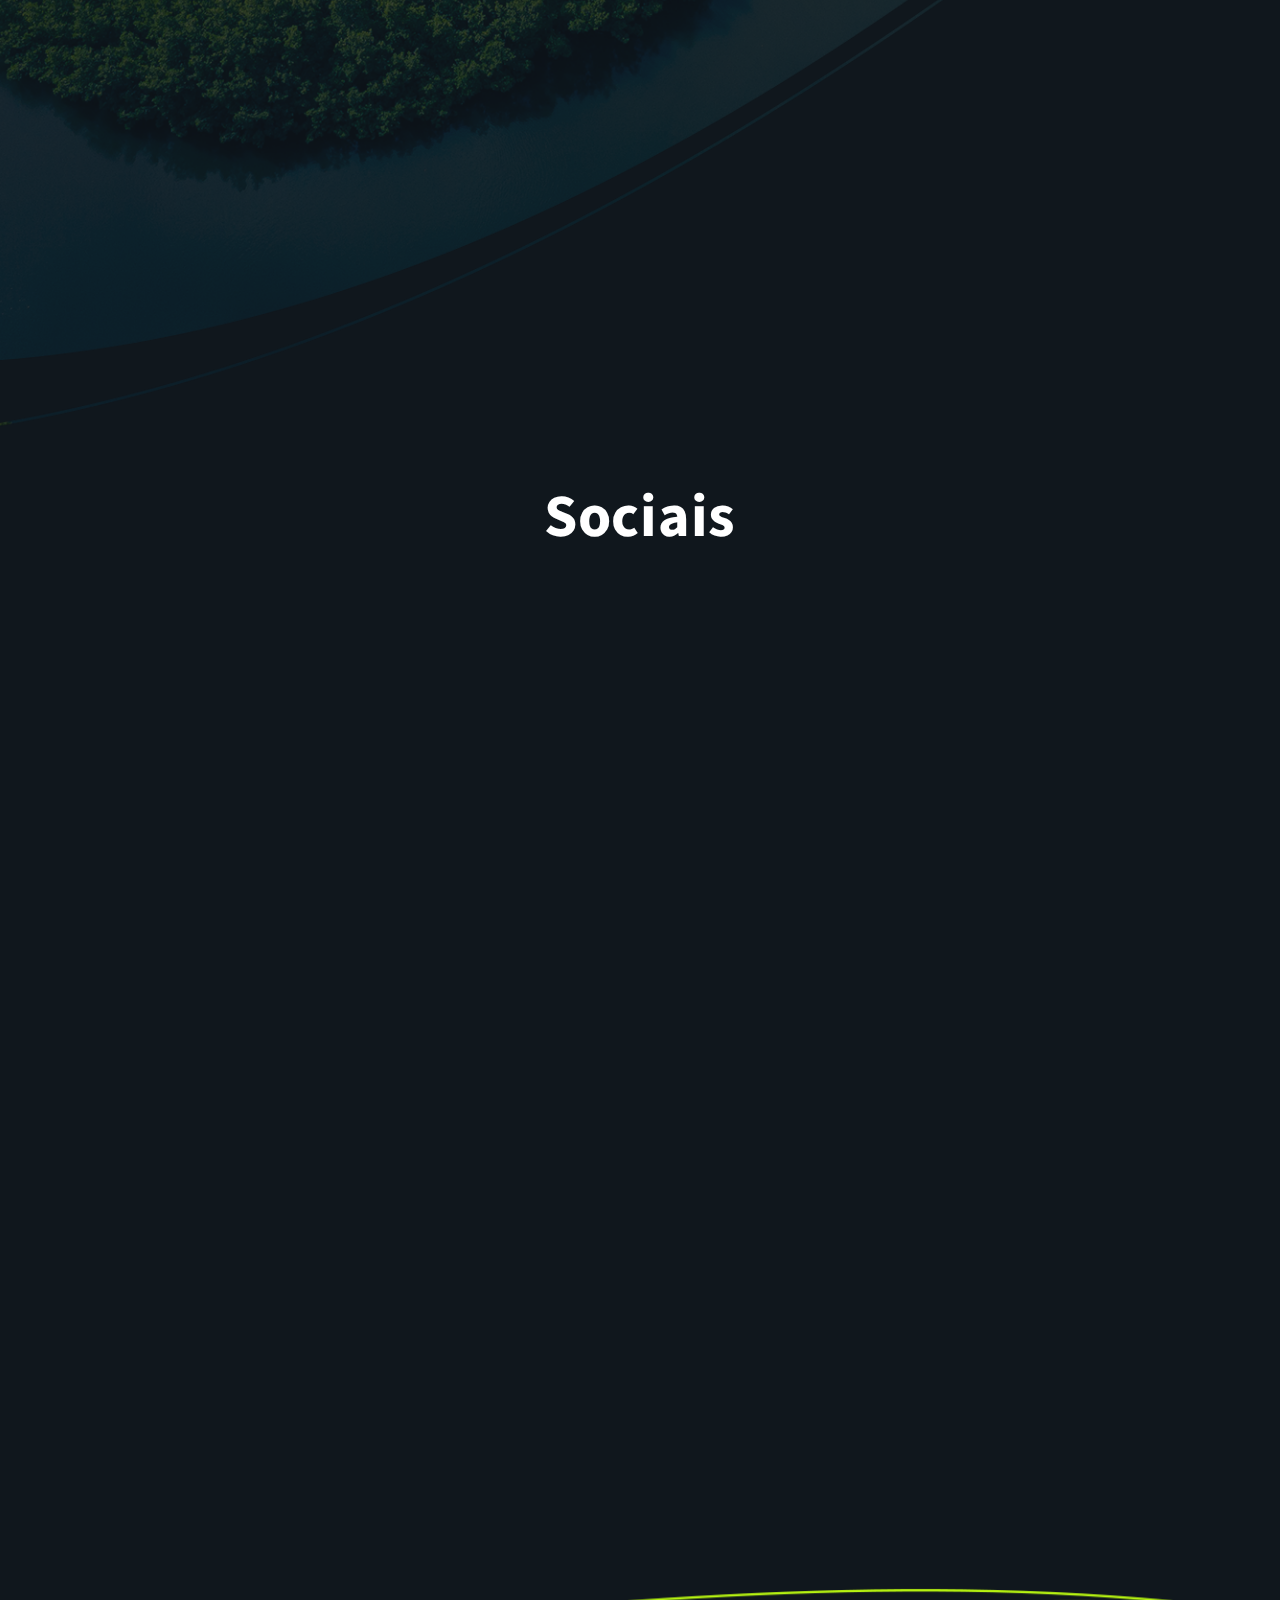
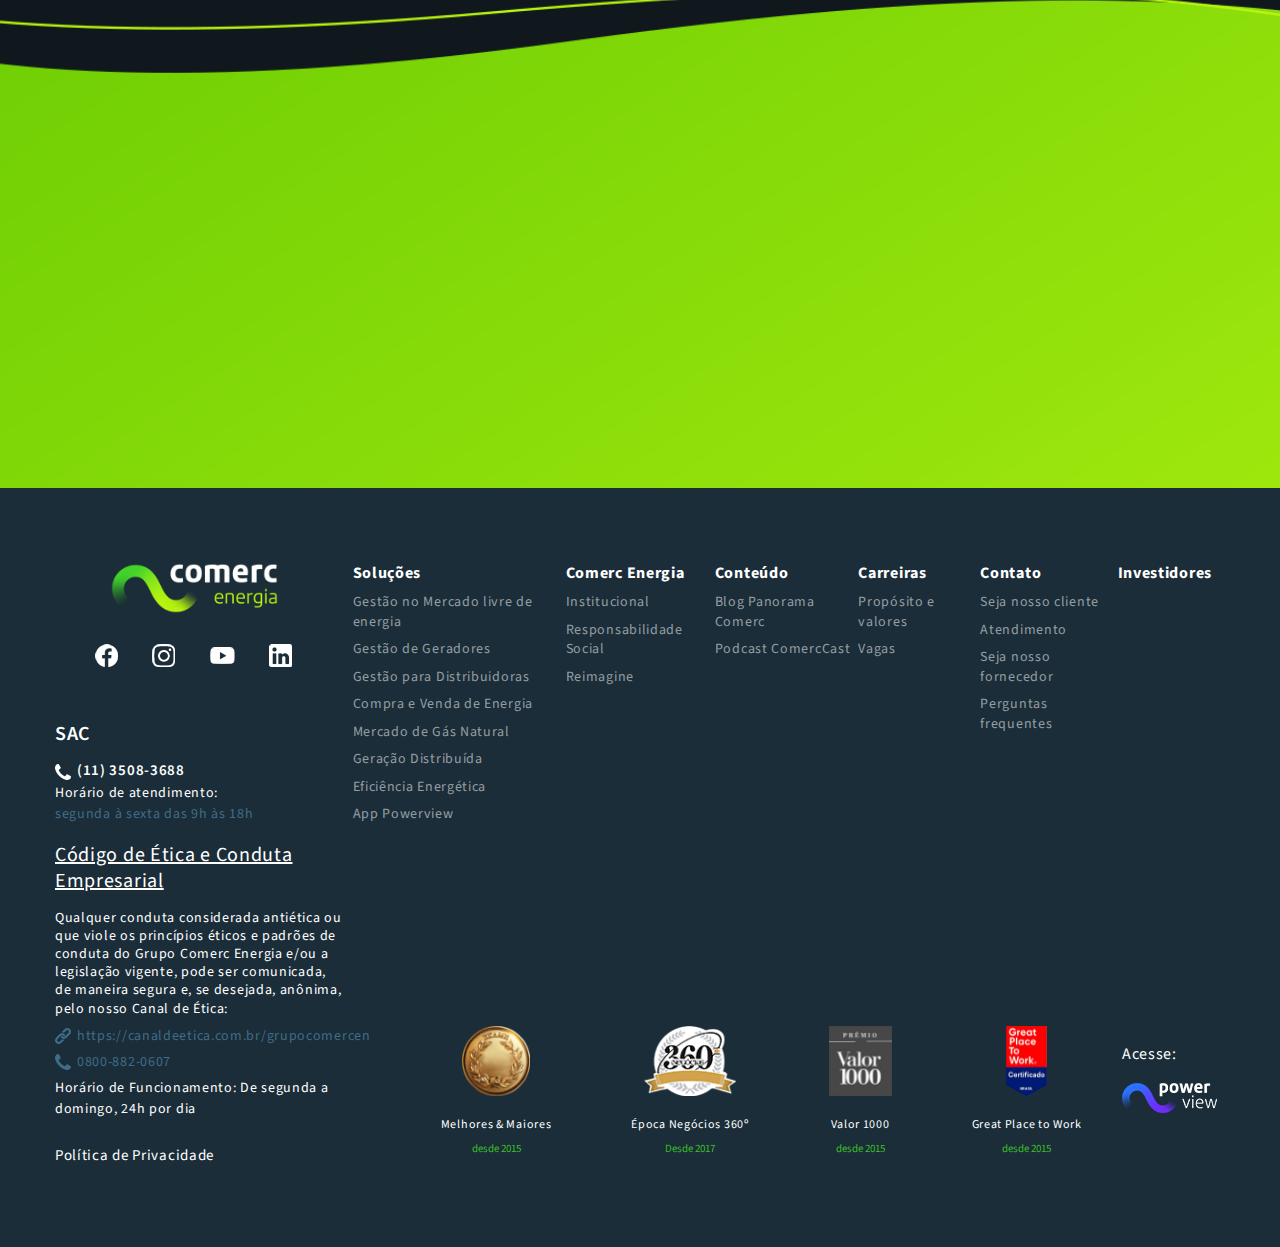
==== commit 107b9aff: "Update index.html" ====
--- a/index.html
+++ b/index.html
@@ -13,7 +13,7 @@
 </head>
 <body>
     <header id="header">
-		<section class="container" style="width: 70%;">
+		<section class="container" style="width: 90%;">
 			<article>
 				<div class="logos E-descer">
 					<img src="./assets/images/comerc-energia.webp" alt="Logo Comerc Energia" title="Comerc Energia">
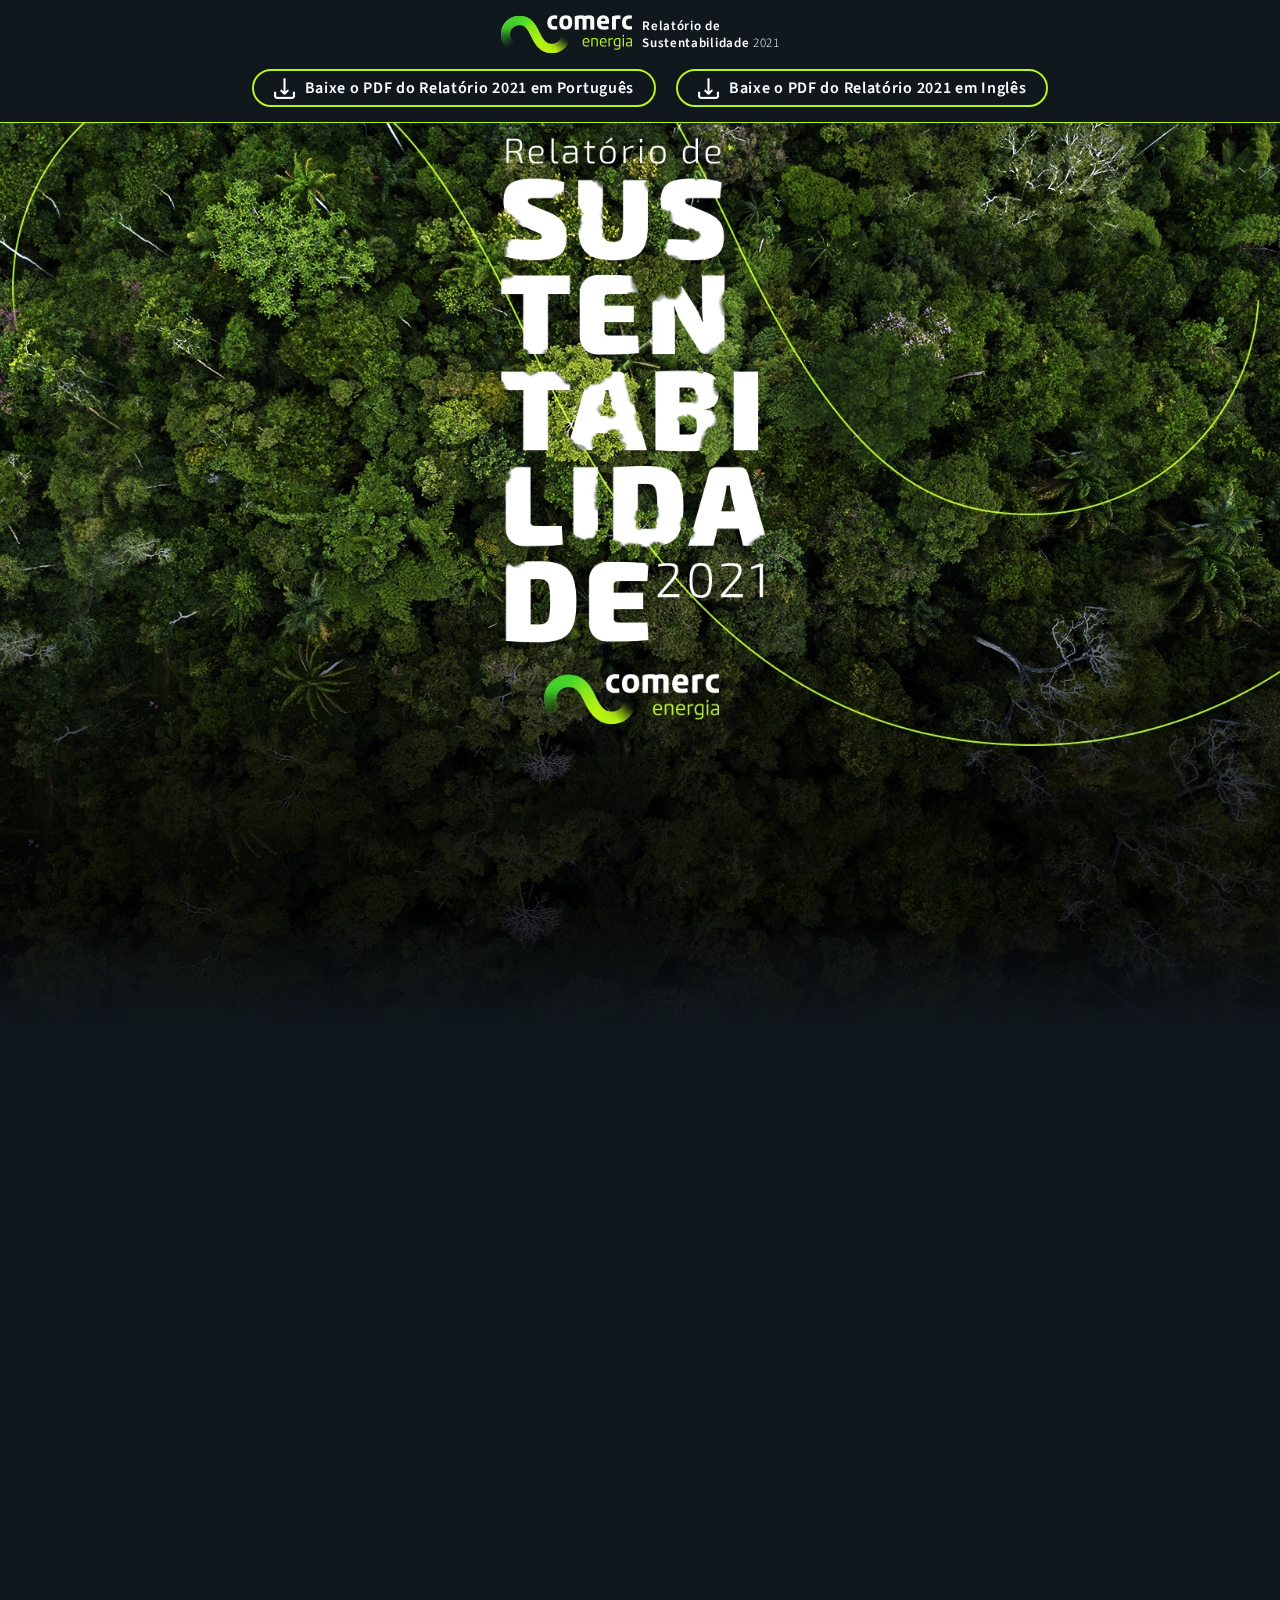
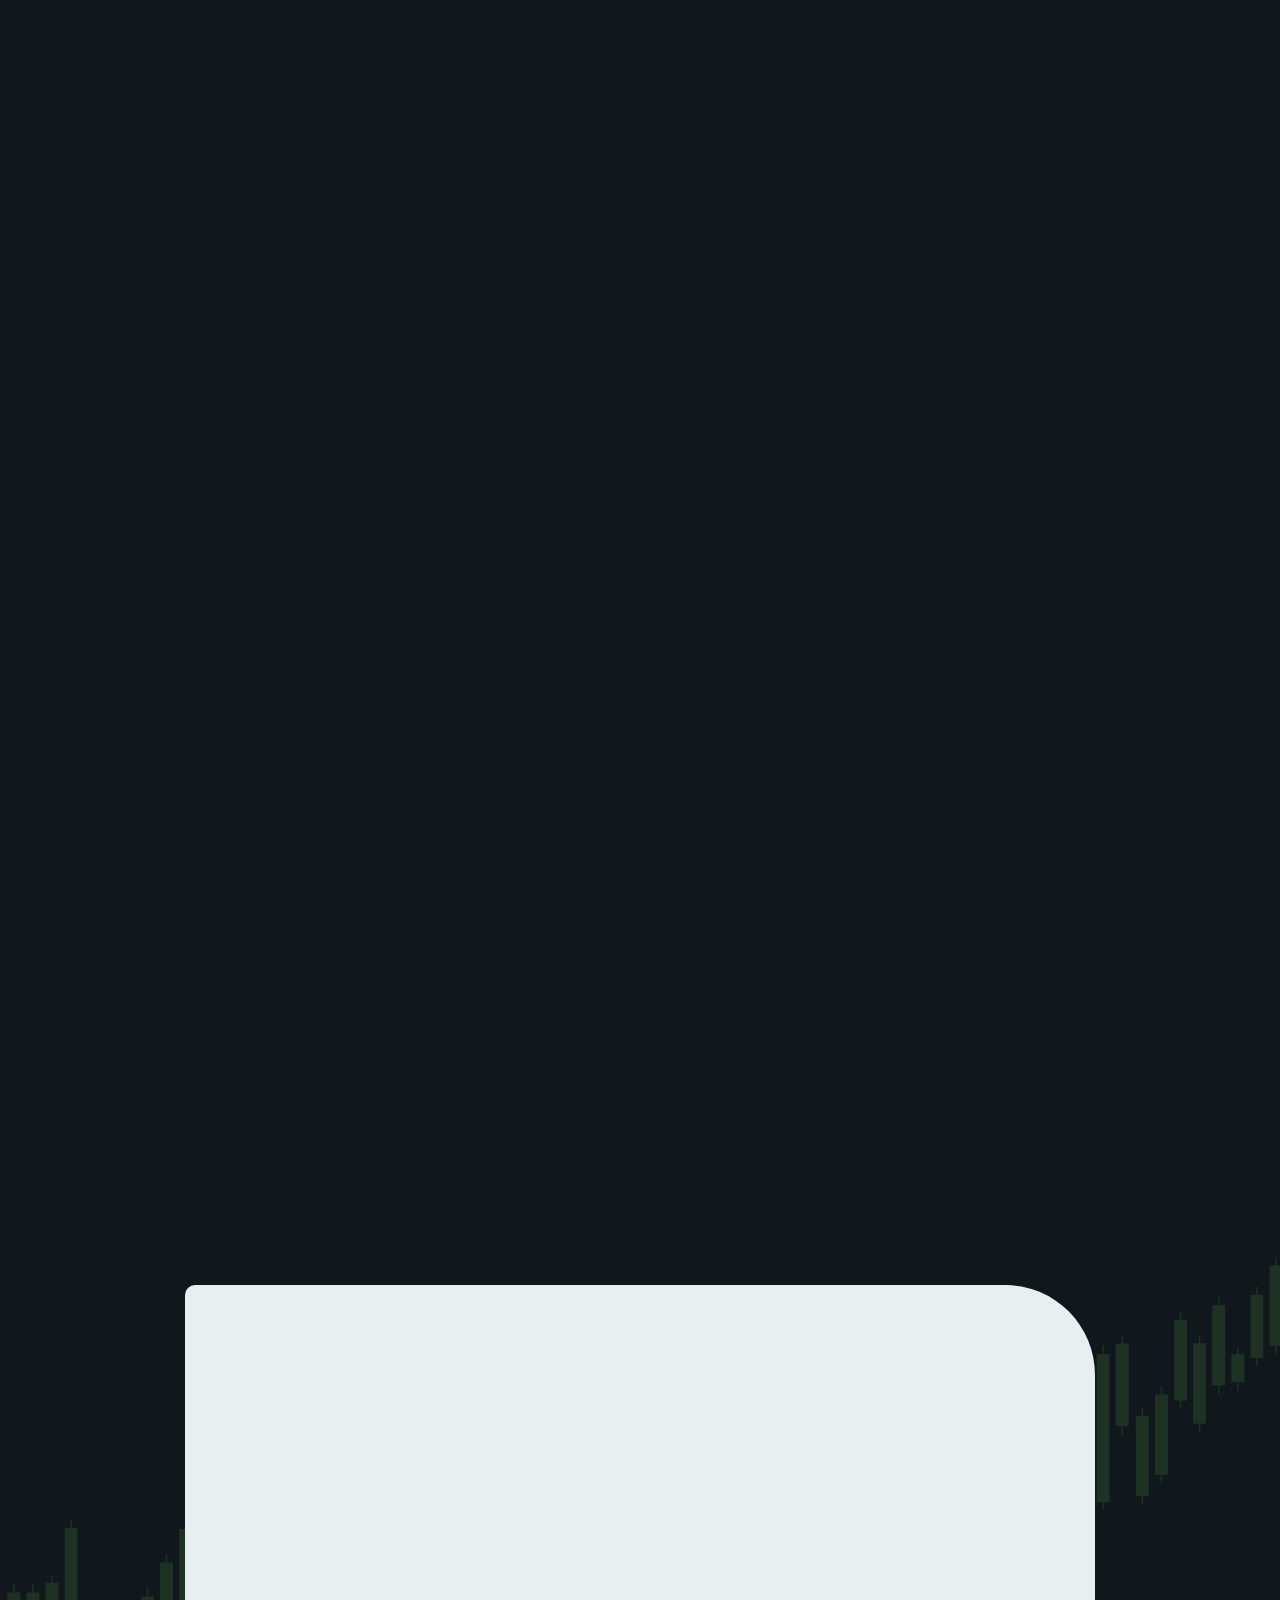
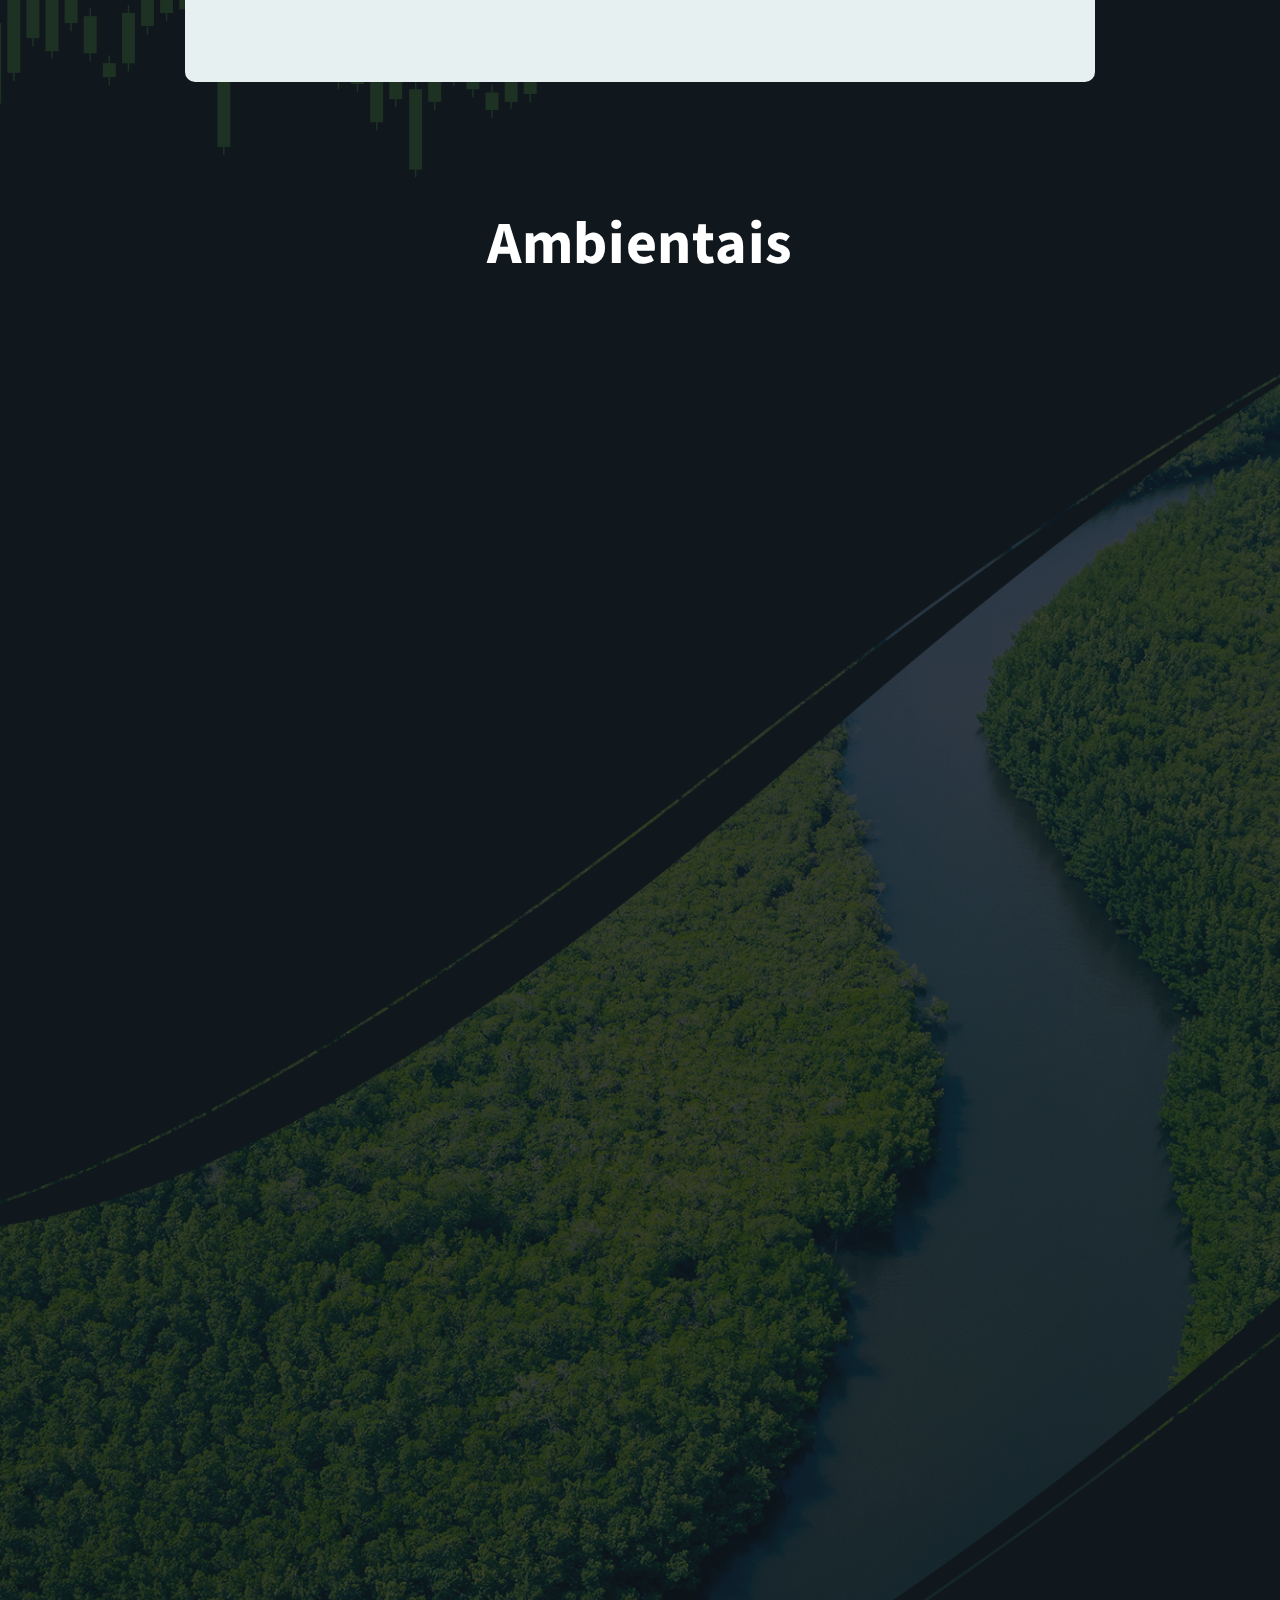
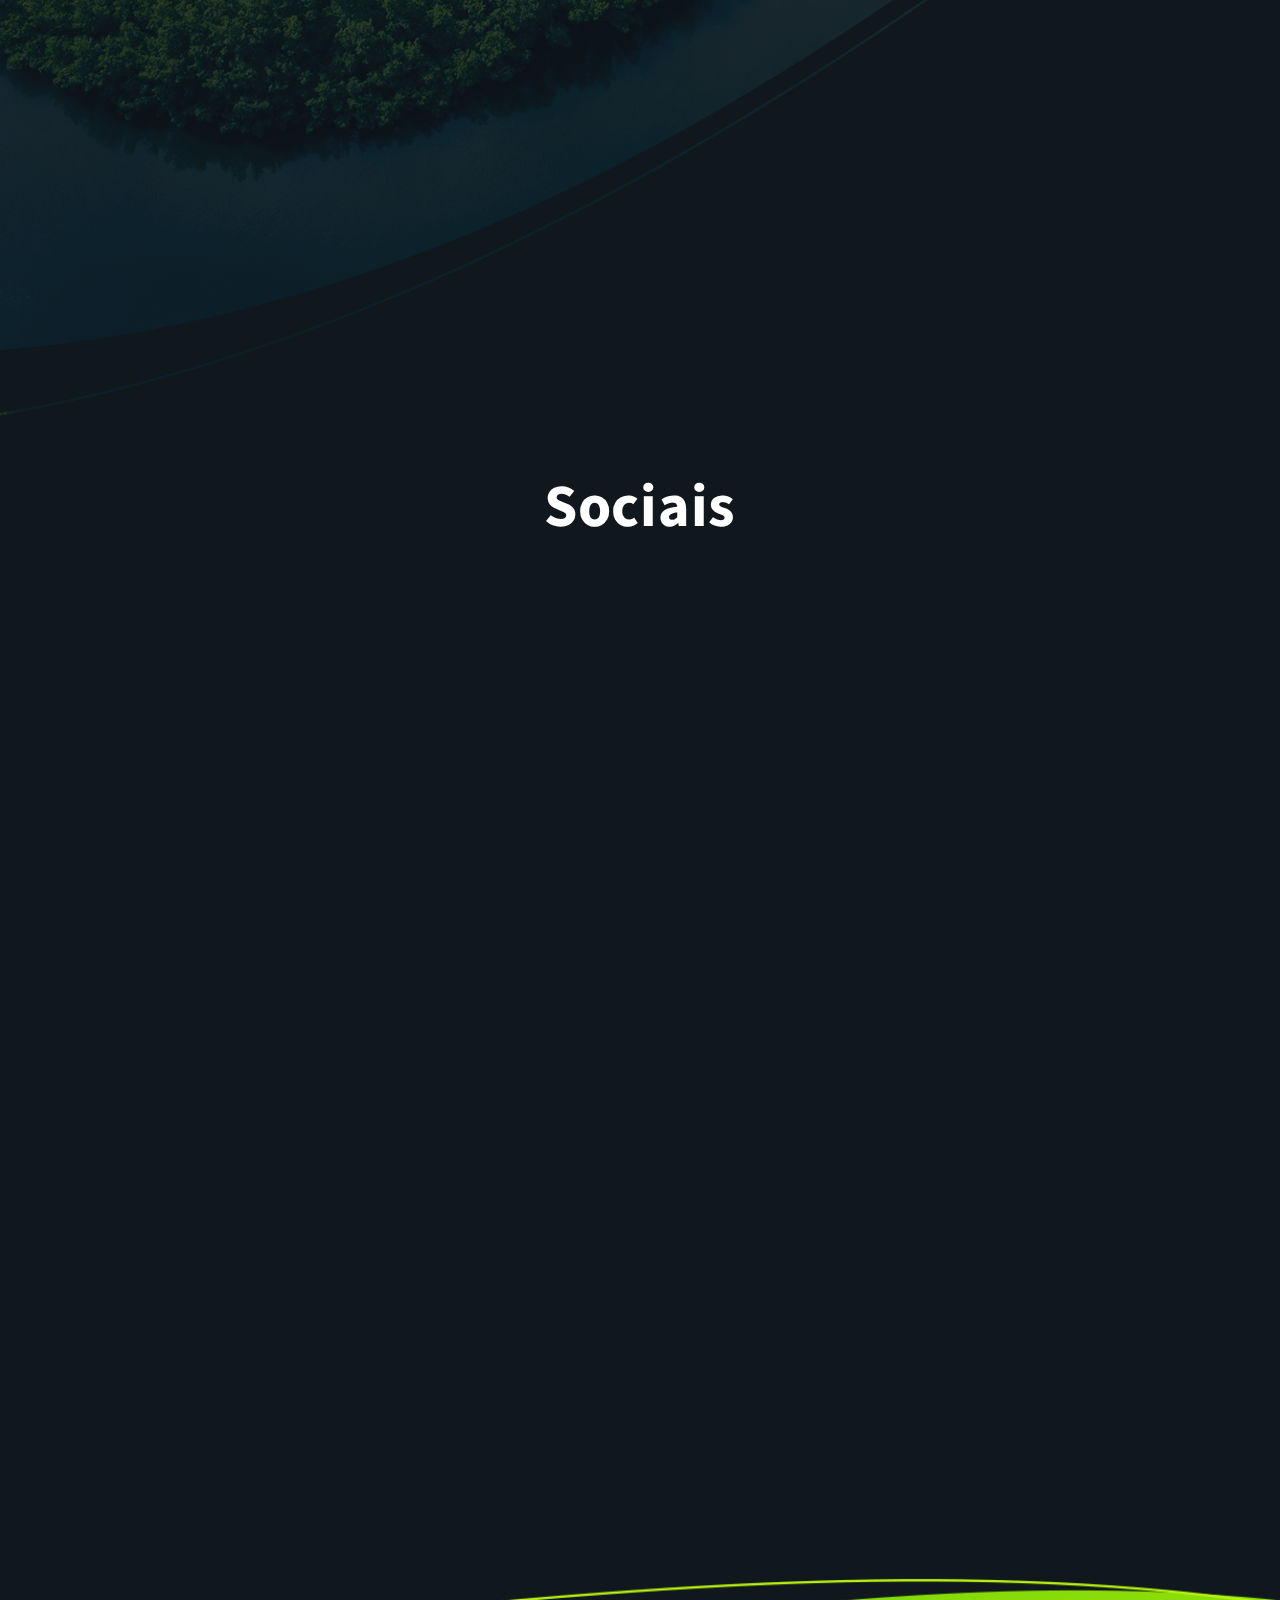
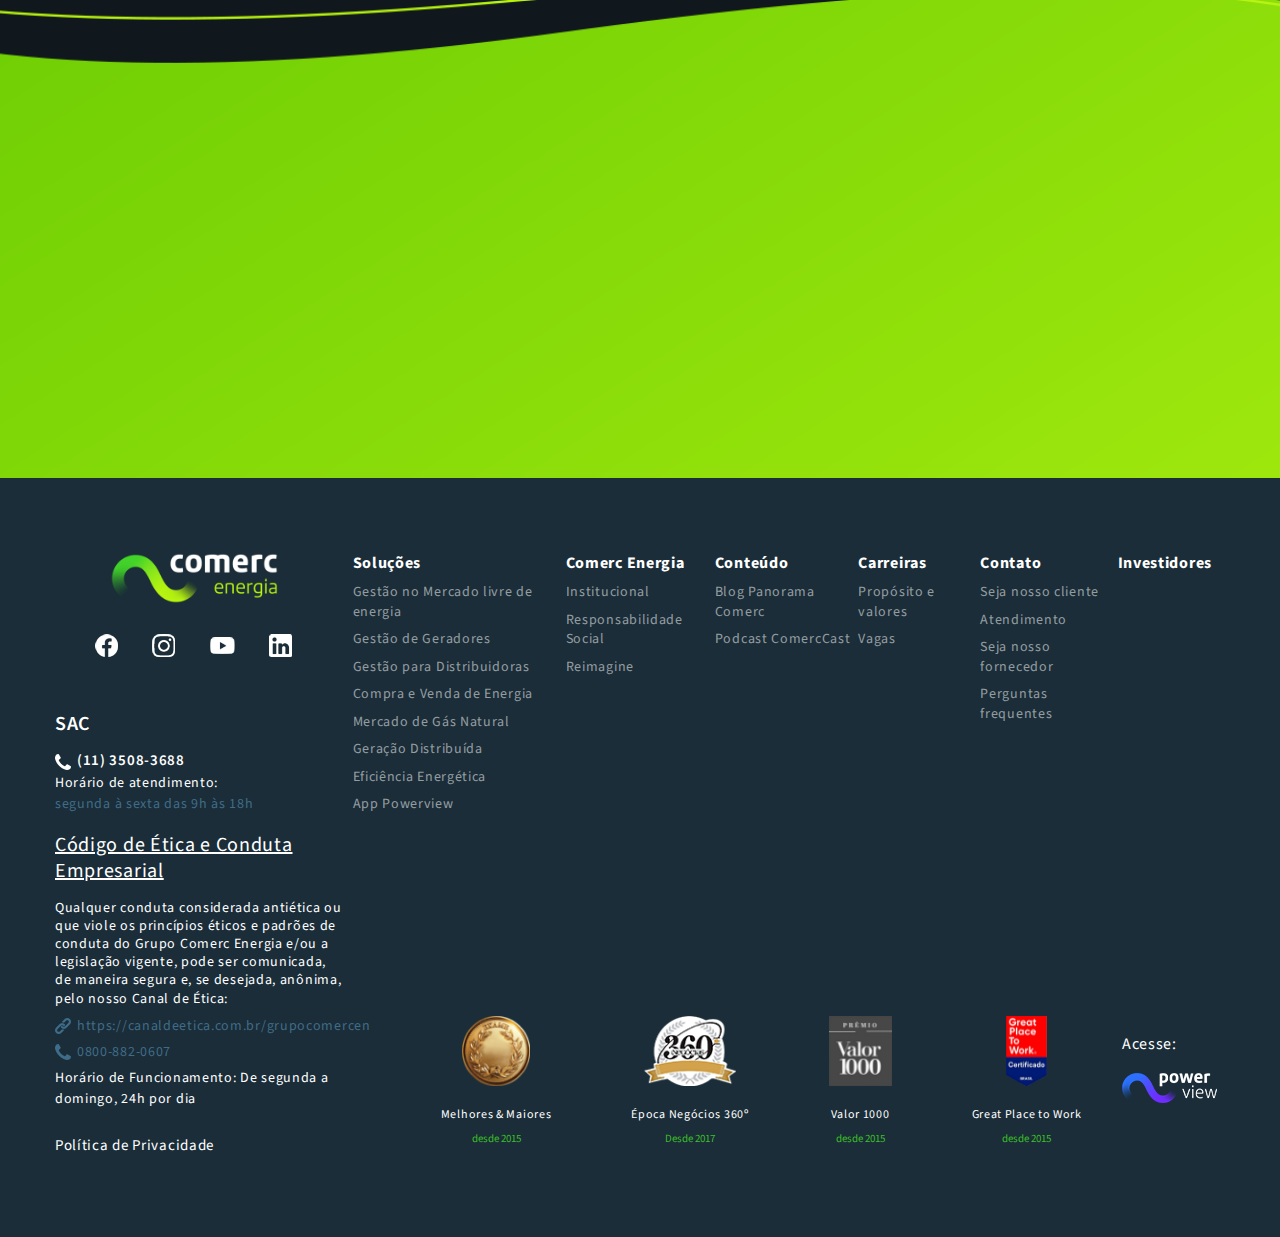
==== commit 8bf8de79: "Inserção do pdf" ====
--- a/index.html
+++ b/index.html
@@ -13,20 +13,22 @@
 </head>
 <body>
     <header id="header">
-		<section class="container" style="width: 90%;">
+		<section class="container">
 			<article>
 				<div class="logos E-descer">
 					<img src="./assets/images/comerc-energia.webp" alt="Logo Comerc Energia" title="Comerc Energia">
 					<p>Relatório de<br>Sustentabilidade <span>2021</span></p>
 				</div>
-				<a href="./assets/images/relatorio-2021.pdf" download="Relatório 2021 em Português" target="_blank" class="download E-descer" style="margin-bottom: 10px;">
-					<img src="./assets/images/download.png" alt="Baixe o PDF do Relatório 2021" title="Baixe o PDF do Relatório 2021">
-					<p>Baixe o PDF do Relatório 2021 em Português</p>
-				</a>
-				<a href="./assets/images/relatorio-2021-em-ingles.pdf" download="Relatório 2021 em Inglês" target="_blank" class="download E-descer" style="margin-bottom: 10px;">
-					<img src="./assets/images/download.png" alt="Relatório 2021 em Inglês" title="Relatório 2021 em Inglês">
-					<p>Baixe o PDF do Relatório 2021 em Inglês</p>
-				</a>
+				<div class="box">
+					<a href="./assets/images/relatorio-2021.pdf" download="Relatório 2021 em Português" target="_blank" class="download E-descer">
+						<img src="./assets/images/download.png" alt="Baixe o PDF do Relatório 2021" title="Baixe o PDF do Relatório 2021">
+						<p>Baixe o PDF do Relatório 2021 em Português</p>
+					</a>
+					<a href="./assets/images/relatorio-2021-em-ingles.pdf" download="Relatório 2021 em Inglês" target="_blank" class="download E-descer">
+						<img src="./assets/images/download.png" alt="Relatório 2021 em Inglês" title="Relatório 2021 em Inglês">
+						<p>Baixe o PDF do Relatório 2021 em Inglês</p>
+					</a>
+				</div>
 			</article>
 		</section>
 	</header>
@@ -215,7 +217,7 @@
 		</section>
 		<section class="relatorio">
 			<p class="E-fadein">Acesse o Relatório de Sustentabilidade 2021 e conheça a gestão da<br> Comerc Energia em temas relevantes do ponto de vista econômico, social,<br>ambiental e de governança, bem como sua visão de futuro.</p>
-			<a class="E-descer" href="./assets/images/teste.pdf" target="_blank">Saiba Mais</a>			
+			<a class="E-descer" href="./assets/images/relatorio-2021.pdf" target="_blank">Saiba Mais</a>			
 		</section>
 	</main>
 
@@ -338,4 +340,4 @@
 		</section>	
 	</footer>
 </body>
-</html>
+</html>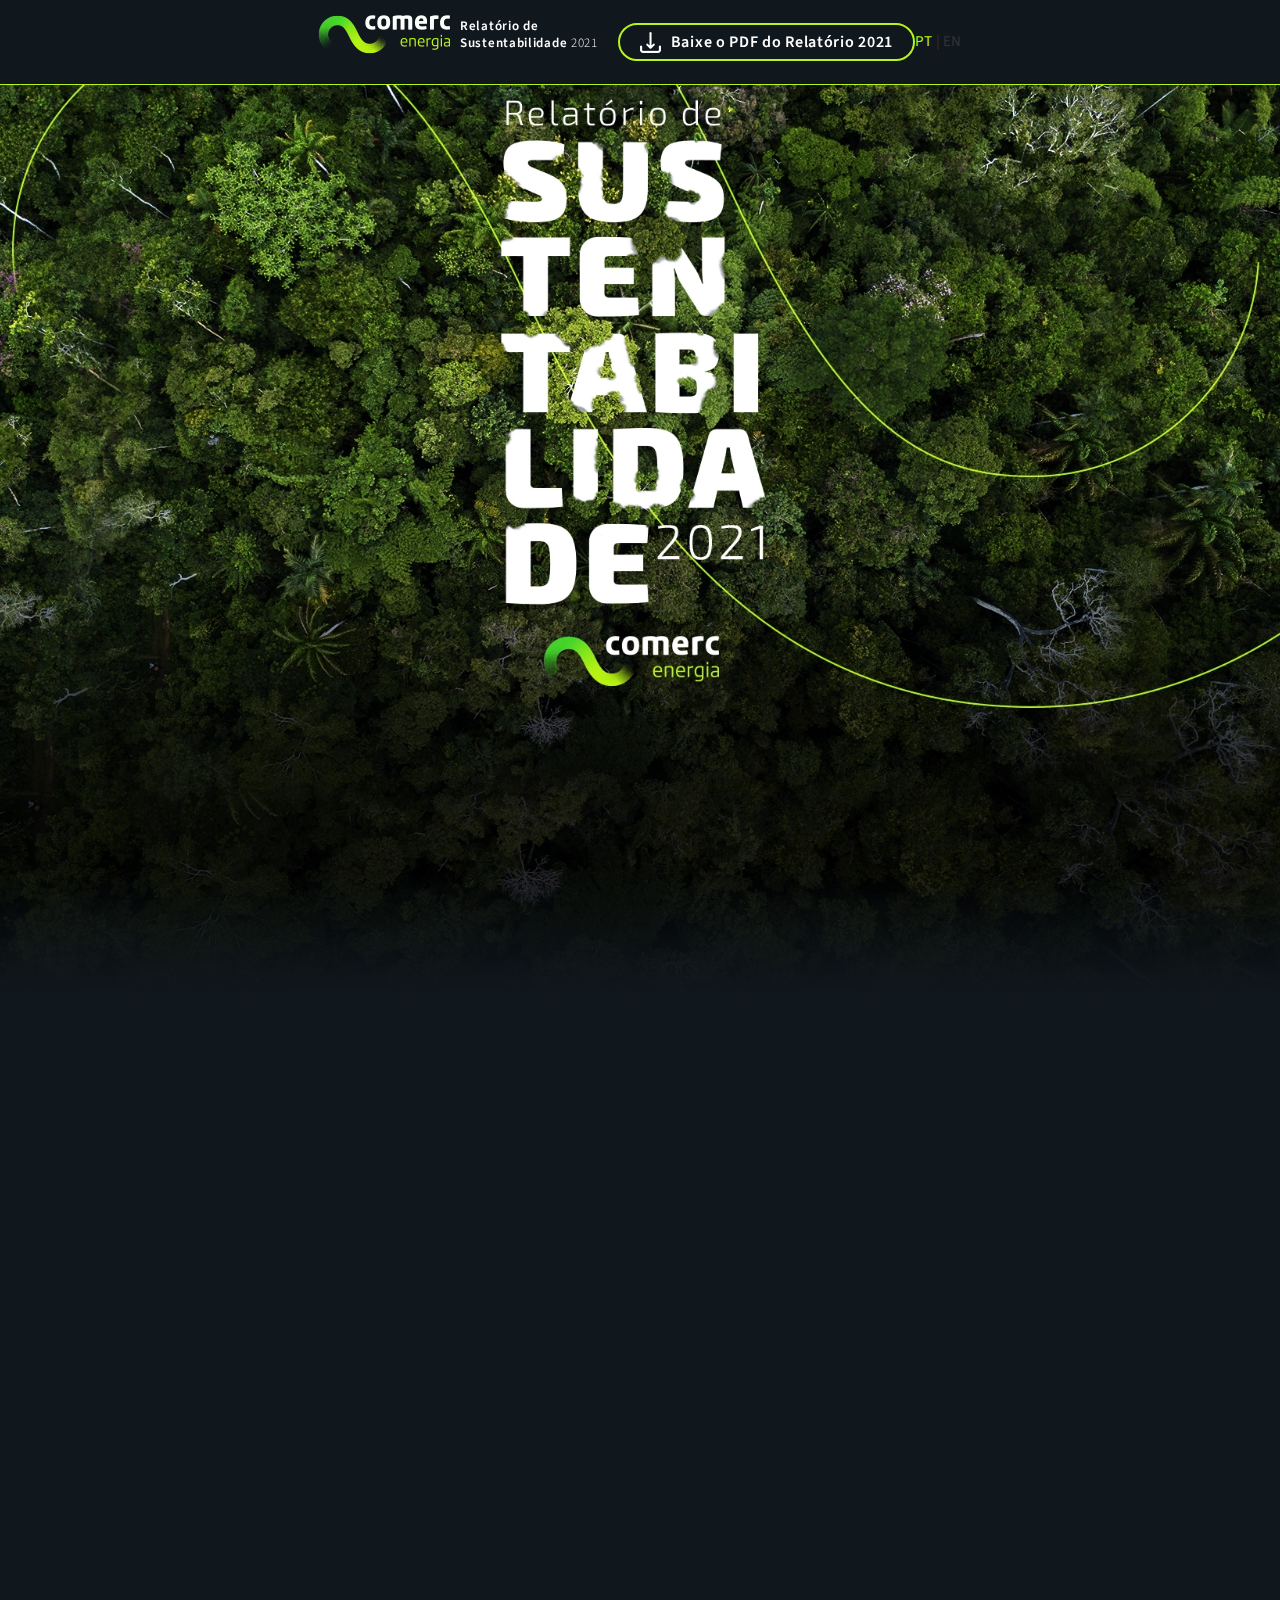
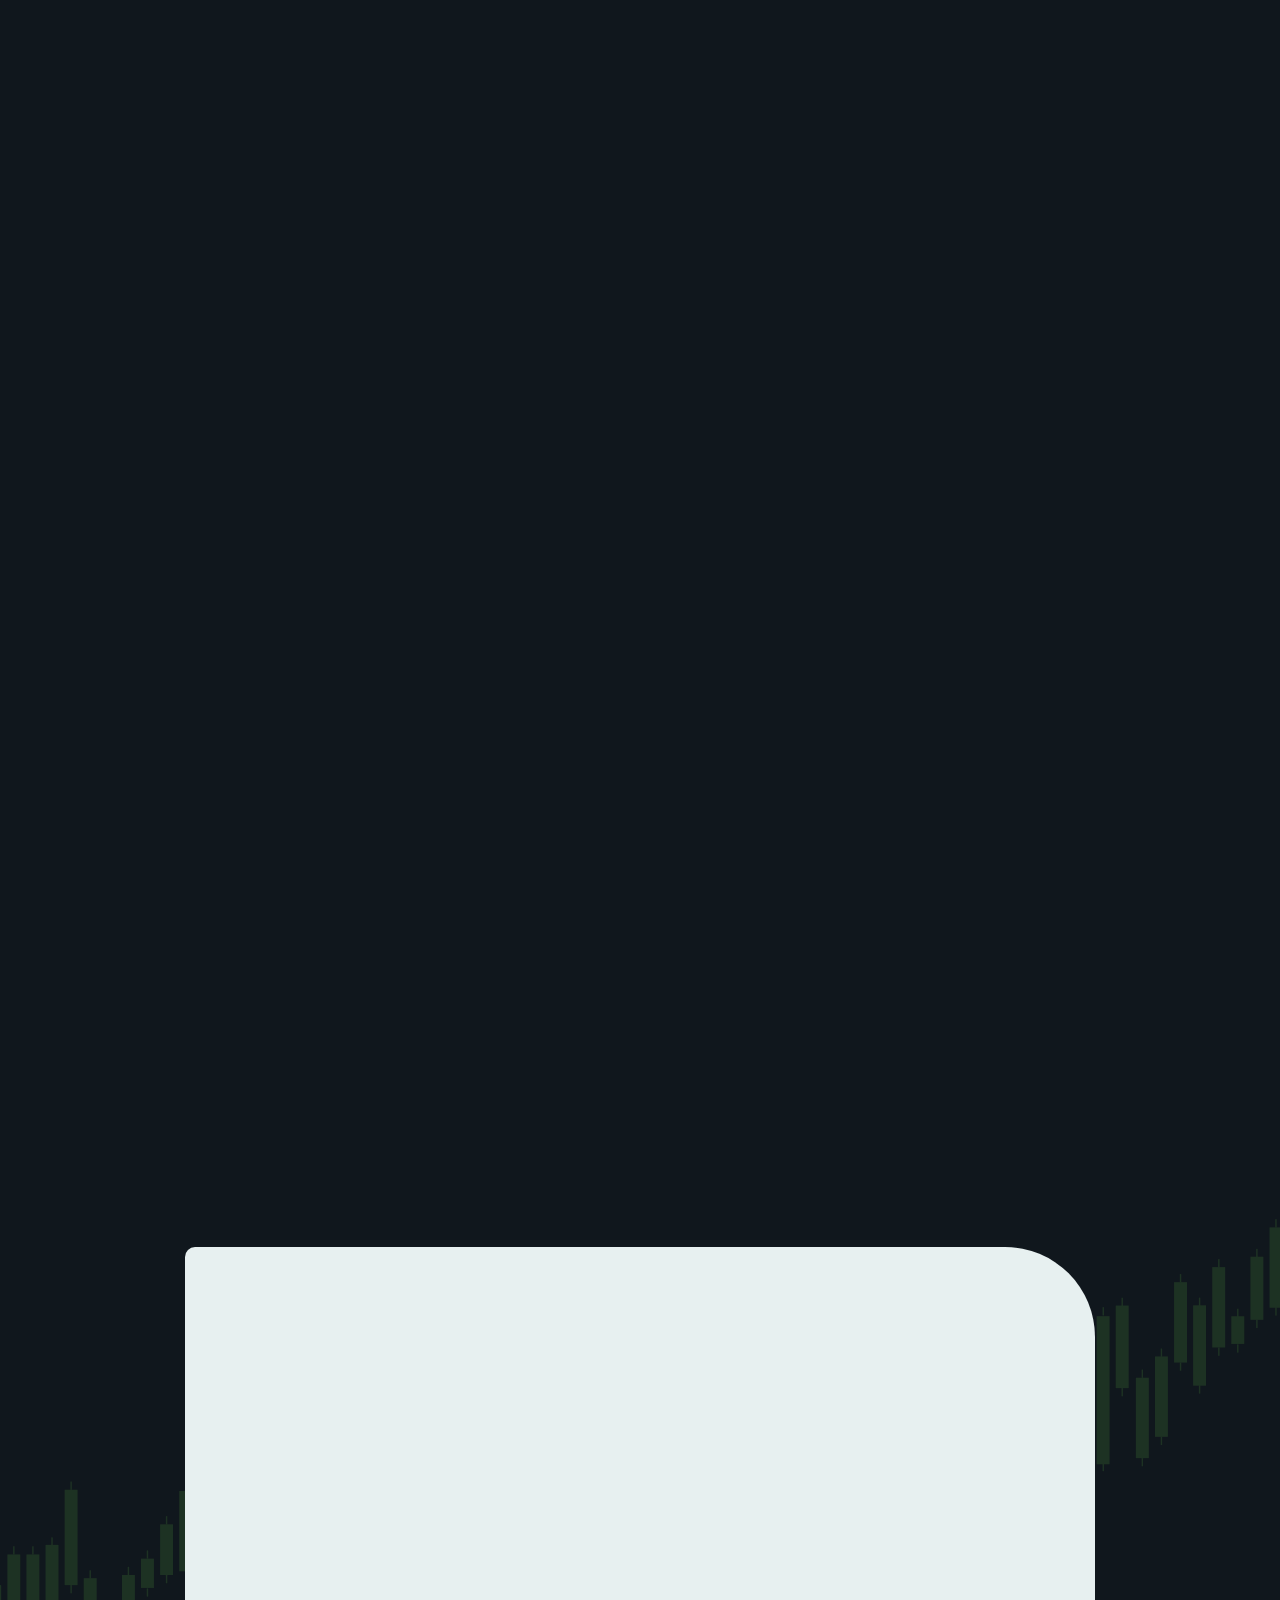
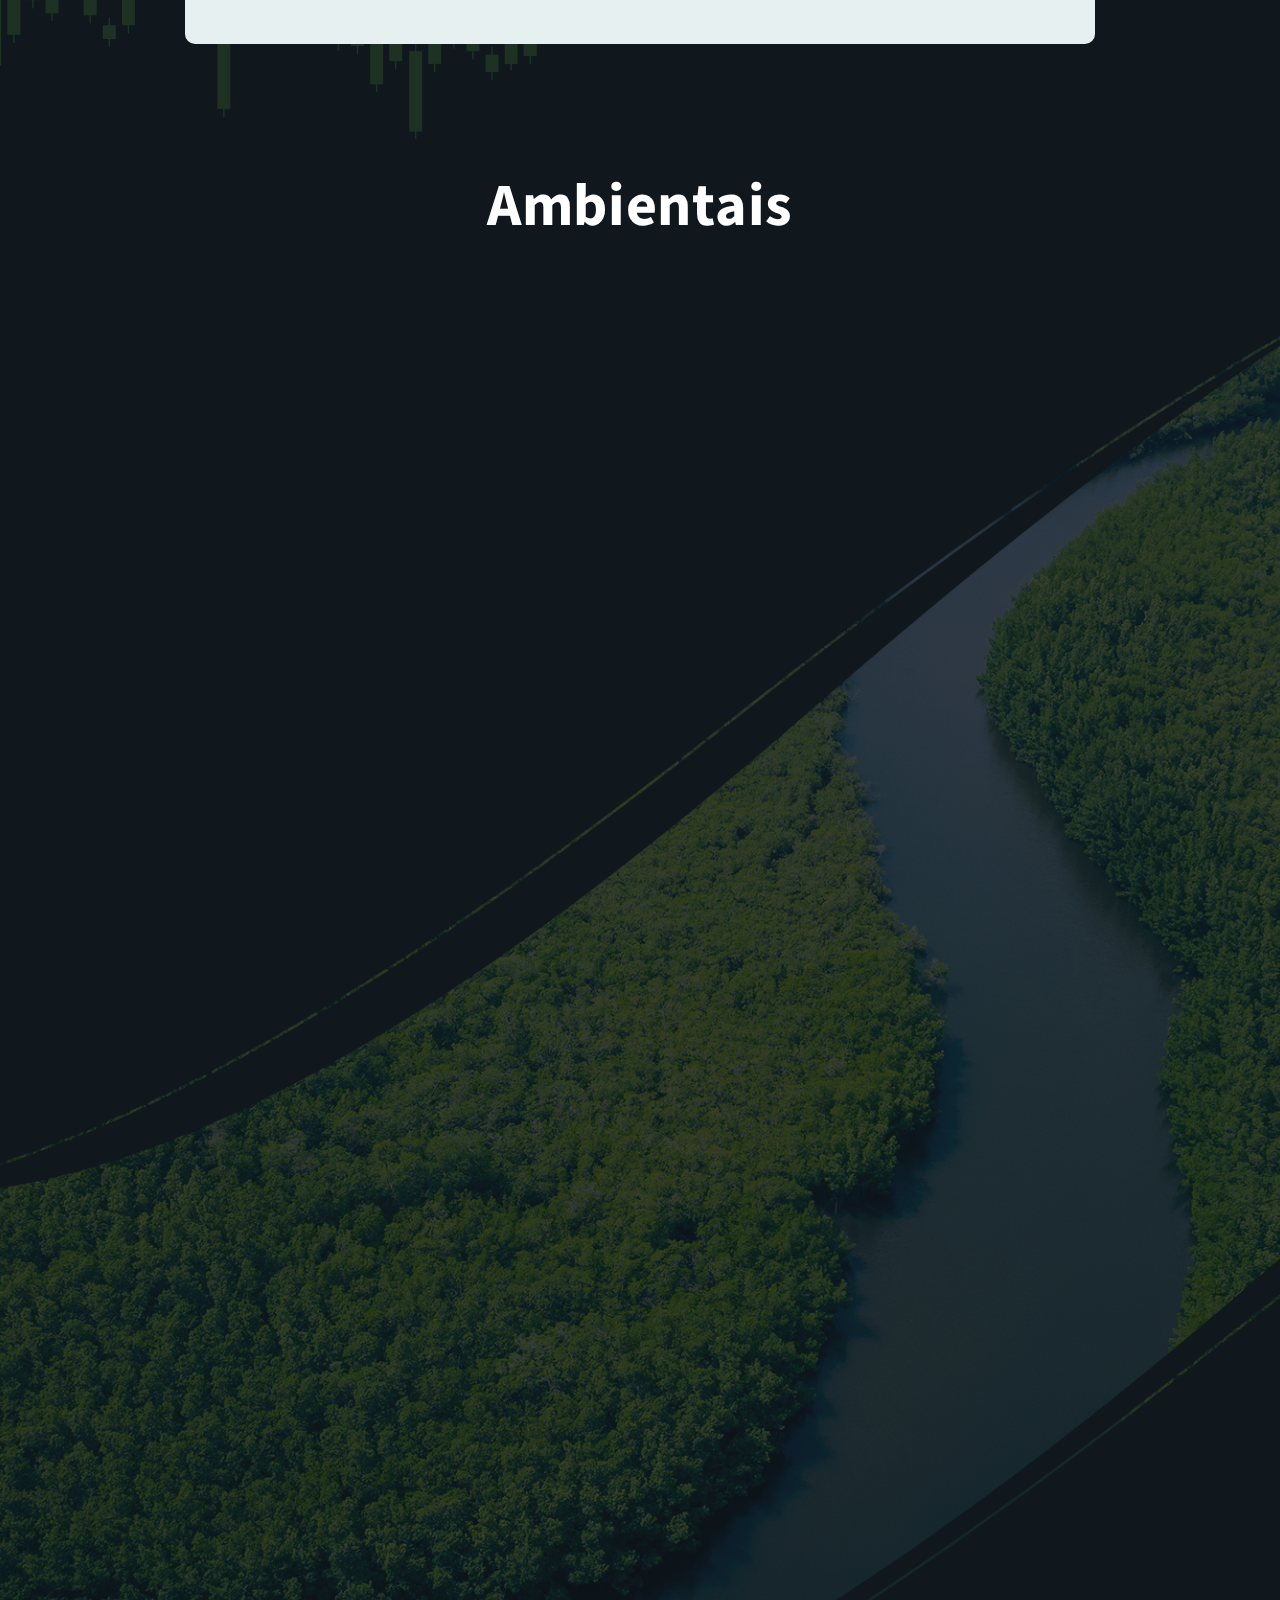
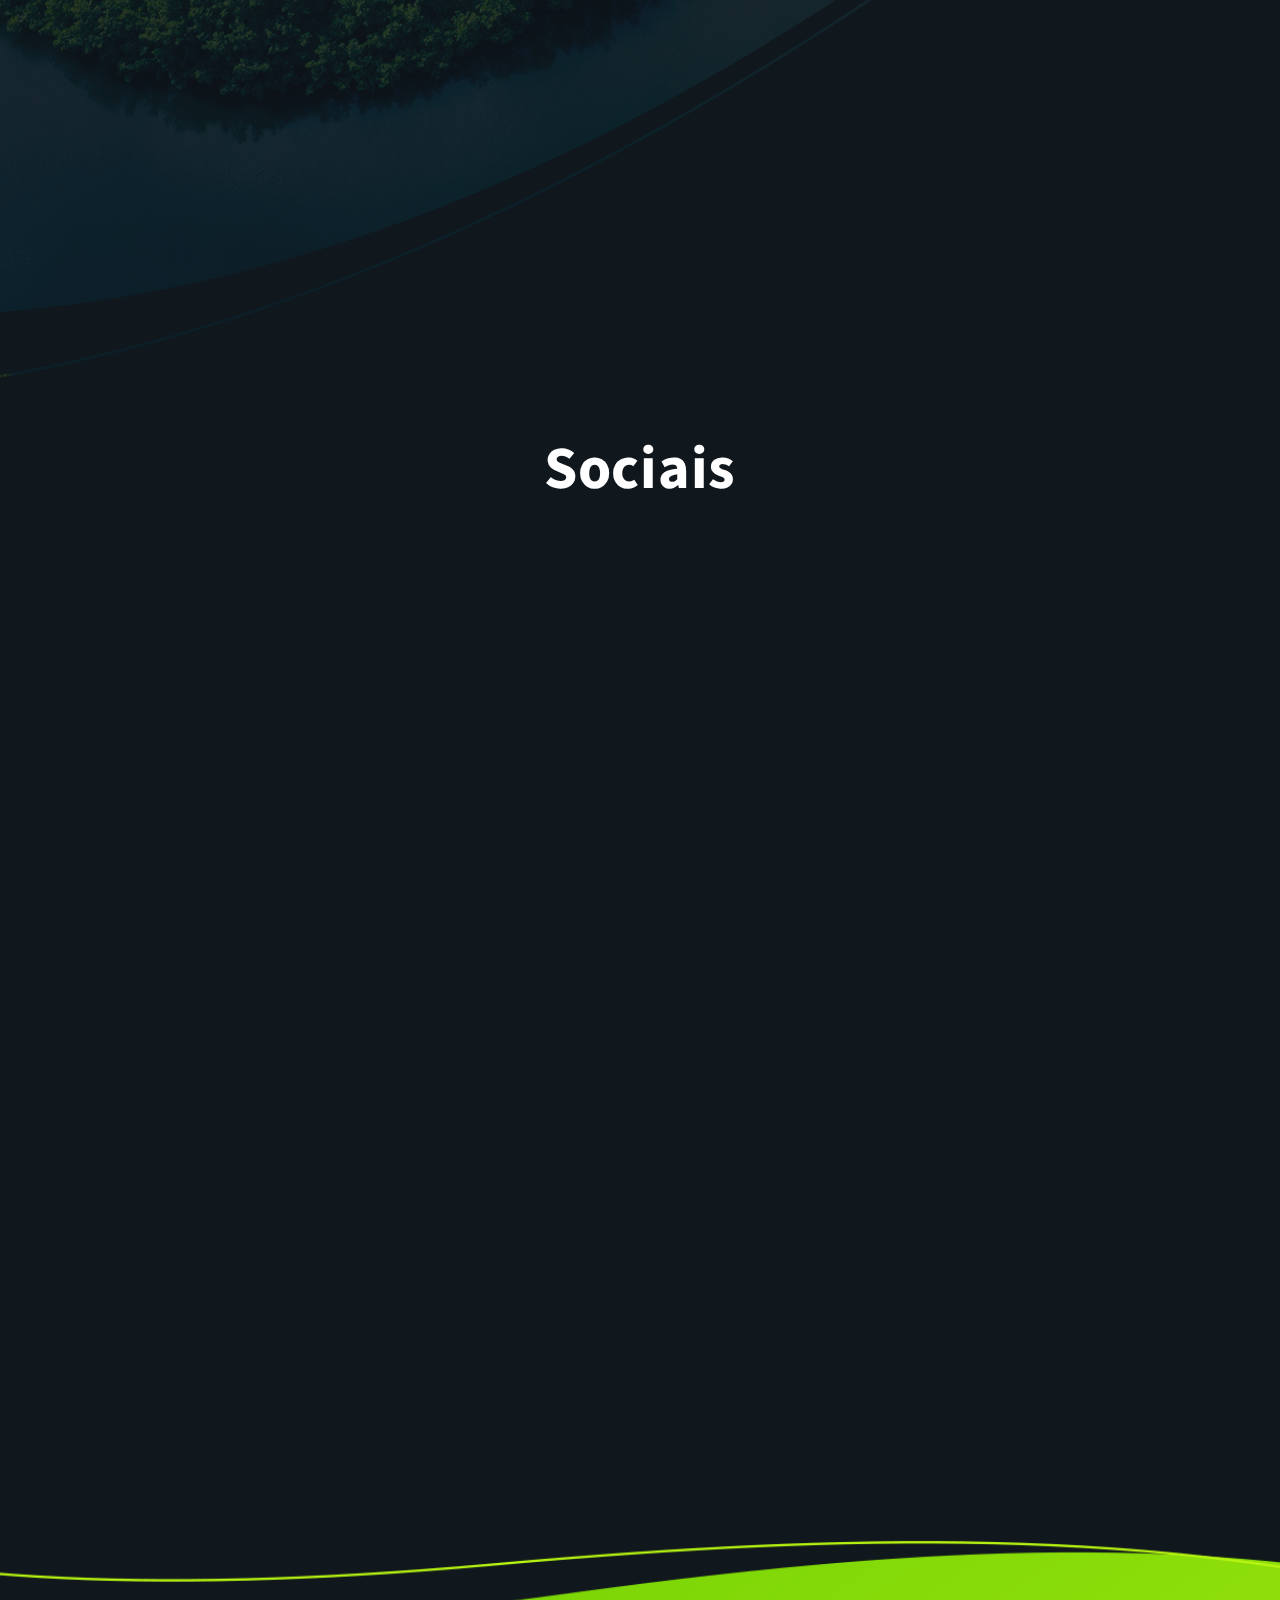
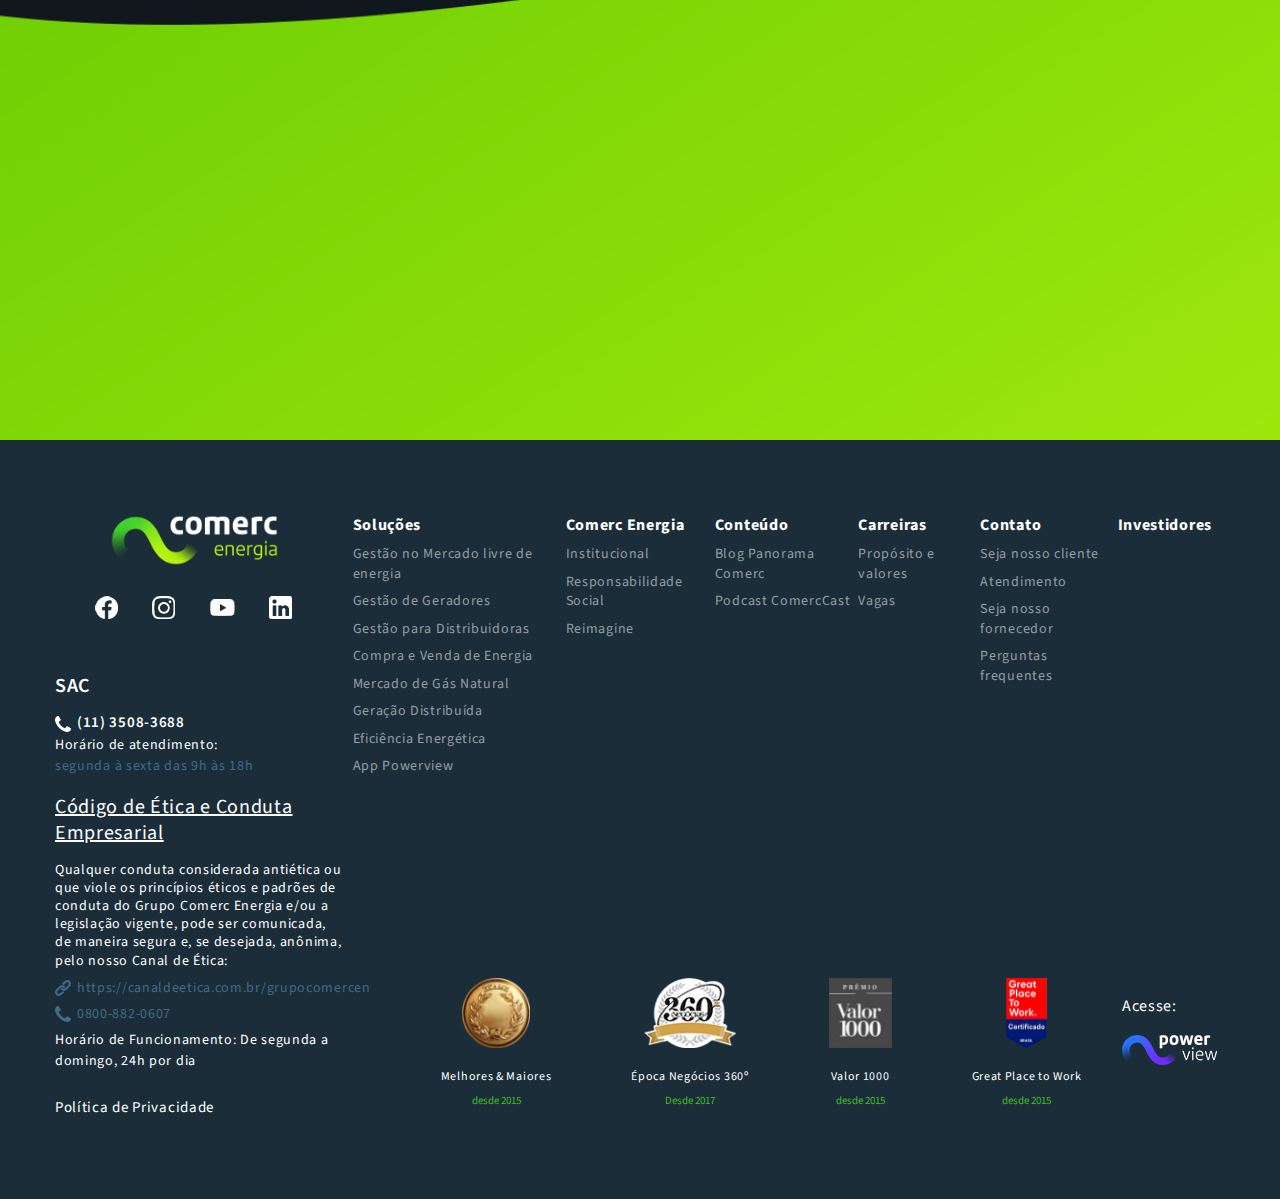
==== commit ba039572: "Alteração de conteúdo" ====
--- a/index.html
+++ b/index.html
@@ -22,13 +22,13 @@
 				<div class="box">
 					<a href="./assets/images/relatorio-2021.pdf" download="Relatório 2021 em Português" target="_blank" class="download E-descer">
 						<img src="./assets/images/download.png" alt="Baixe o PDF do Relatório 2021" title="Baixe o PDF do Relatório 2021">
-						<p>Baixe o PDF do Relatório 2021 em Português</p>
-					</a>
-					<a href="./assets/images/relatorio-2021-em-ingles.pdf" download="Relatório 2021 em Inglês" target="_blank" class="download E-descer">
-						<img src="./assets/images/download.png" alt="Relatório 2021 em Inglês" title="Relatório 2021 em Inglês">
-						<p>Baixe o PDF do Relatório 2021 em Inglês</p>
-					</a>
-				</div>
+						<!-- <p>Baixe o PDF do Relatório 2021 em Português</p> -->
+						<p>Baixe o PDF do Relatório 2021</p>
+					</a>					
+				</div>
+				<div class="traducao">
+					<a href="index" style="color: #b6f41a">PT</a> <span>|</span> <a href="en">EN</a>
+				</div>				
 			</article>
 		</section>
 	</header>
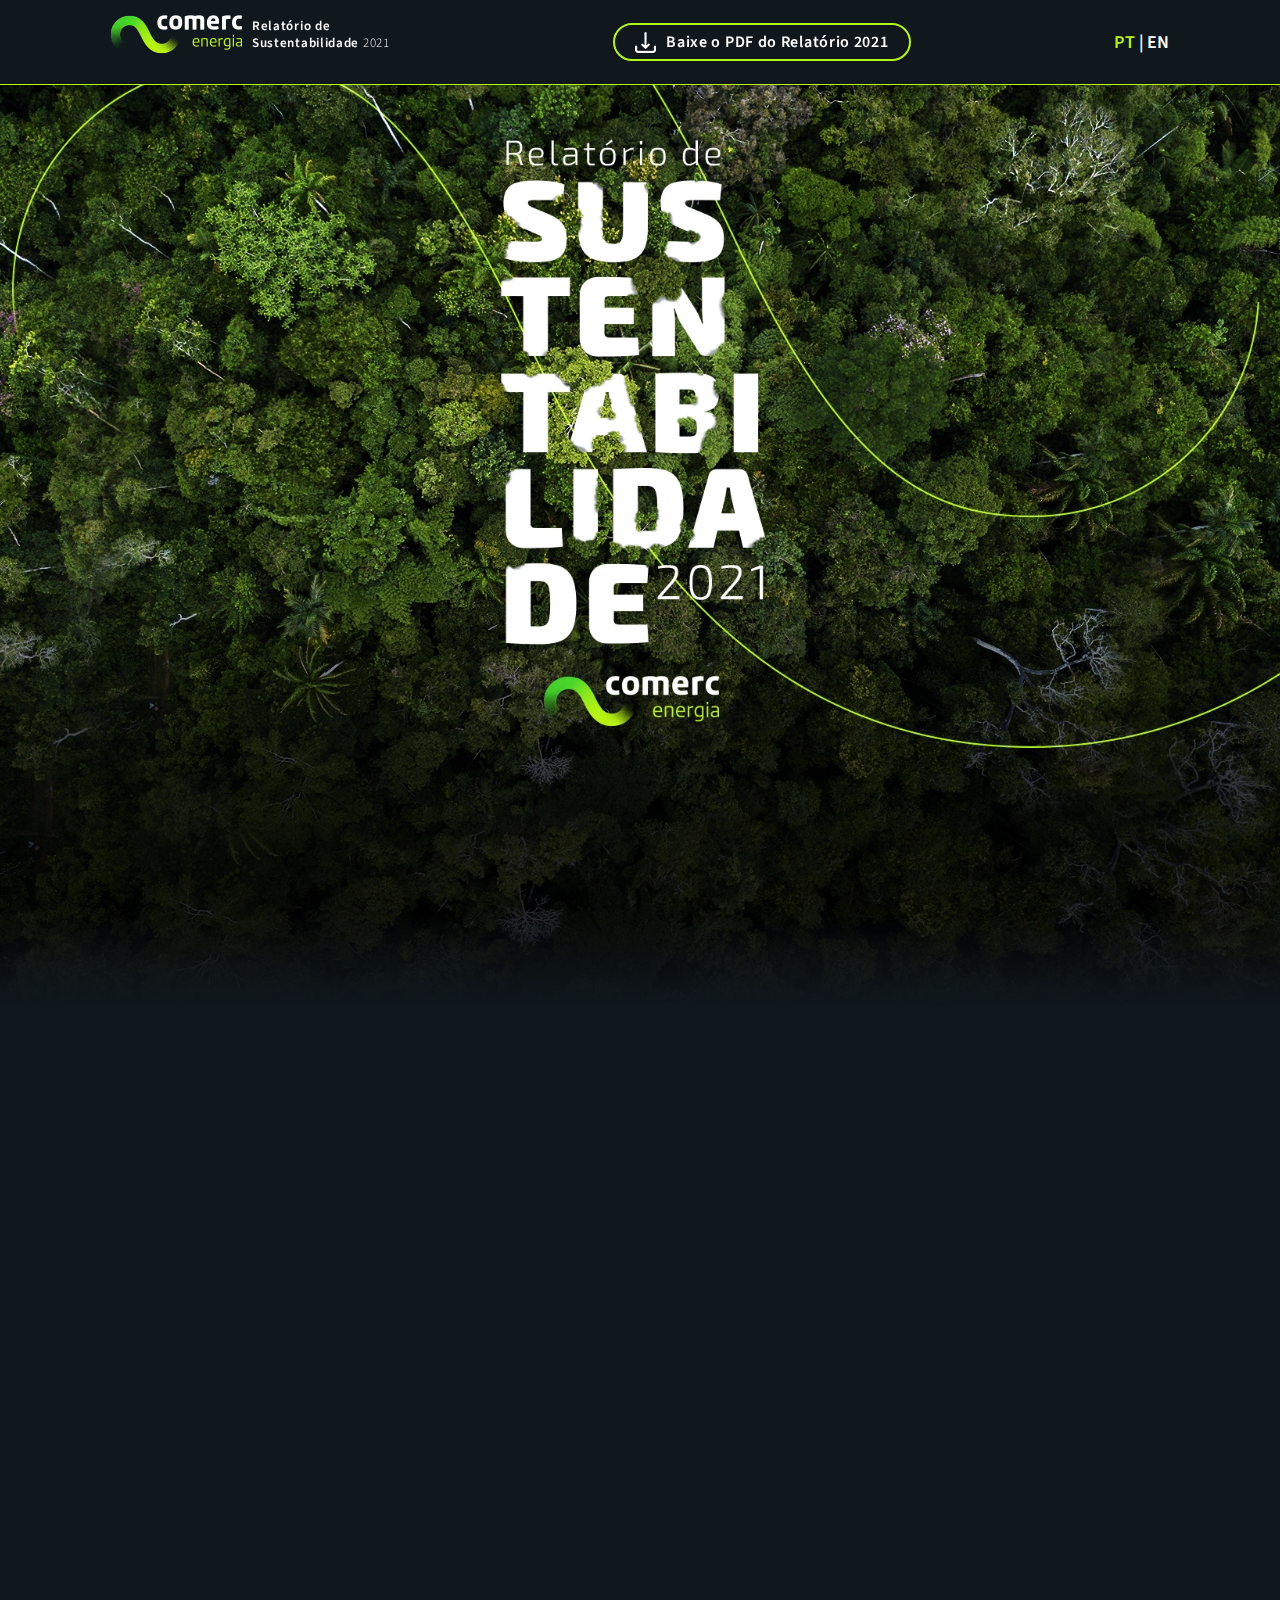
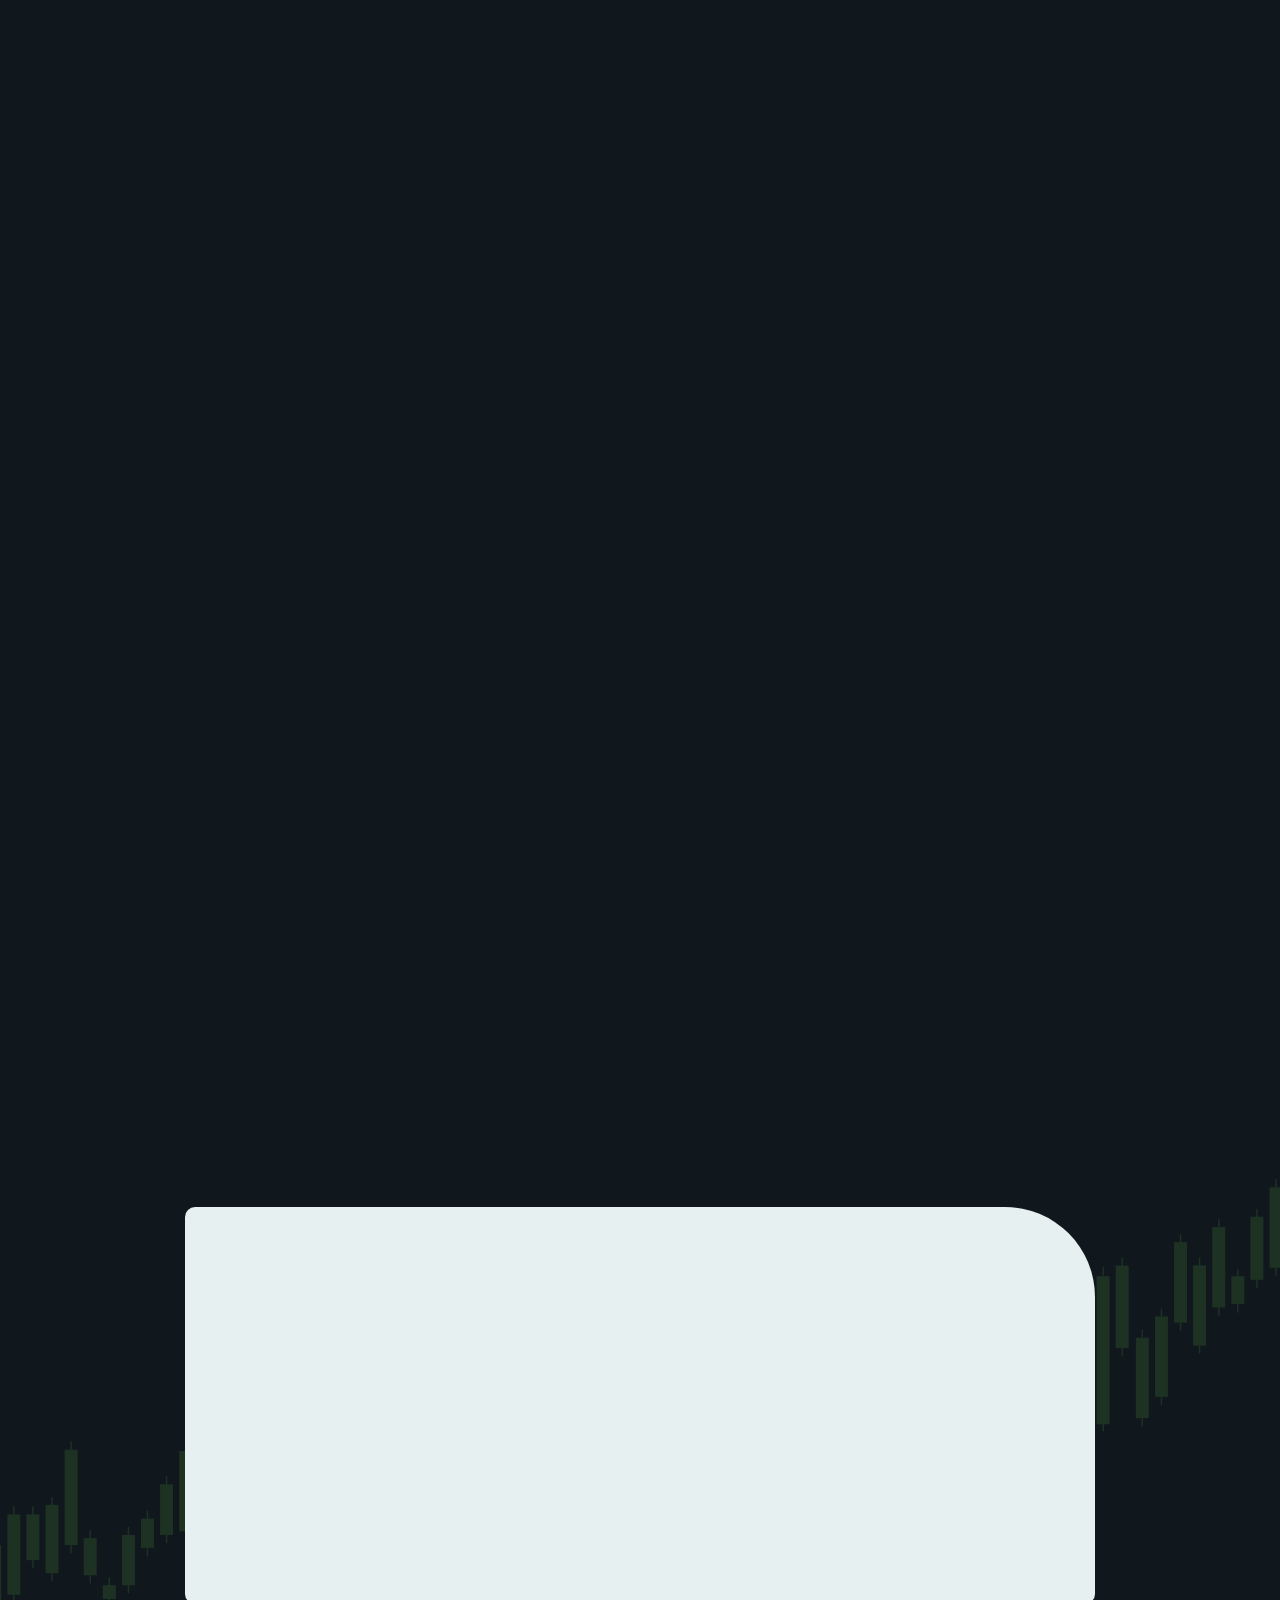
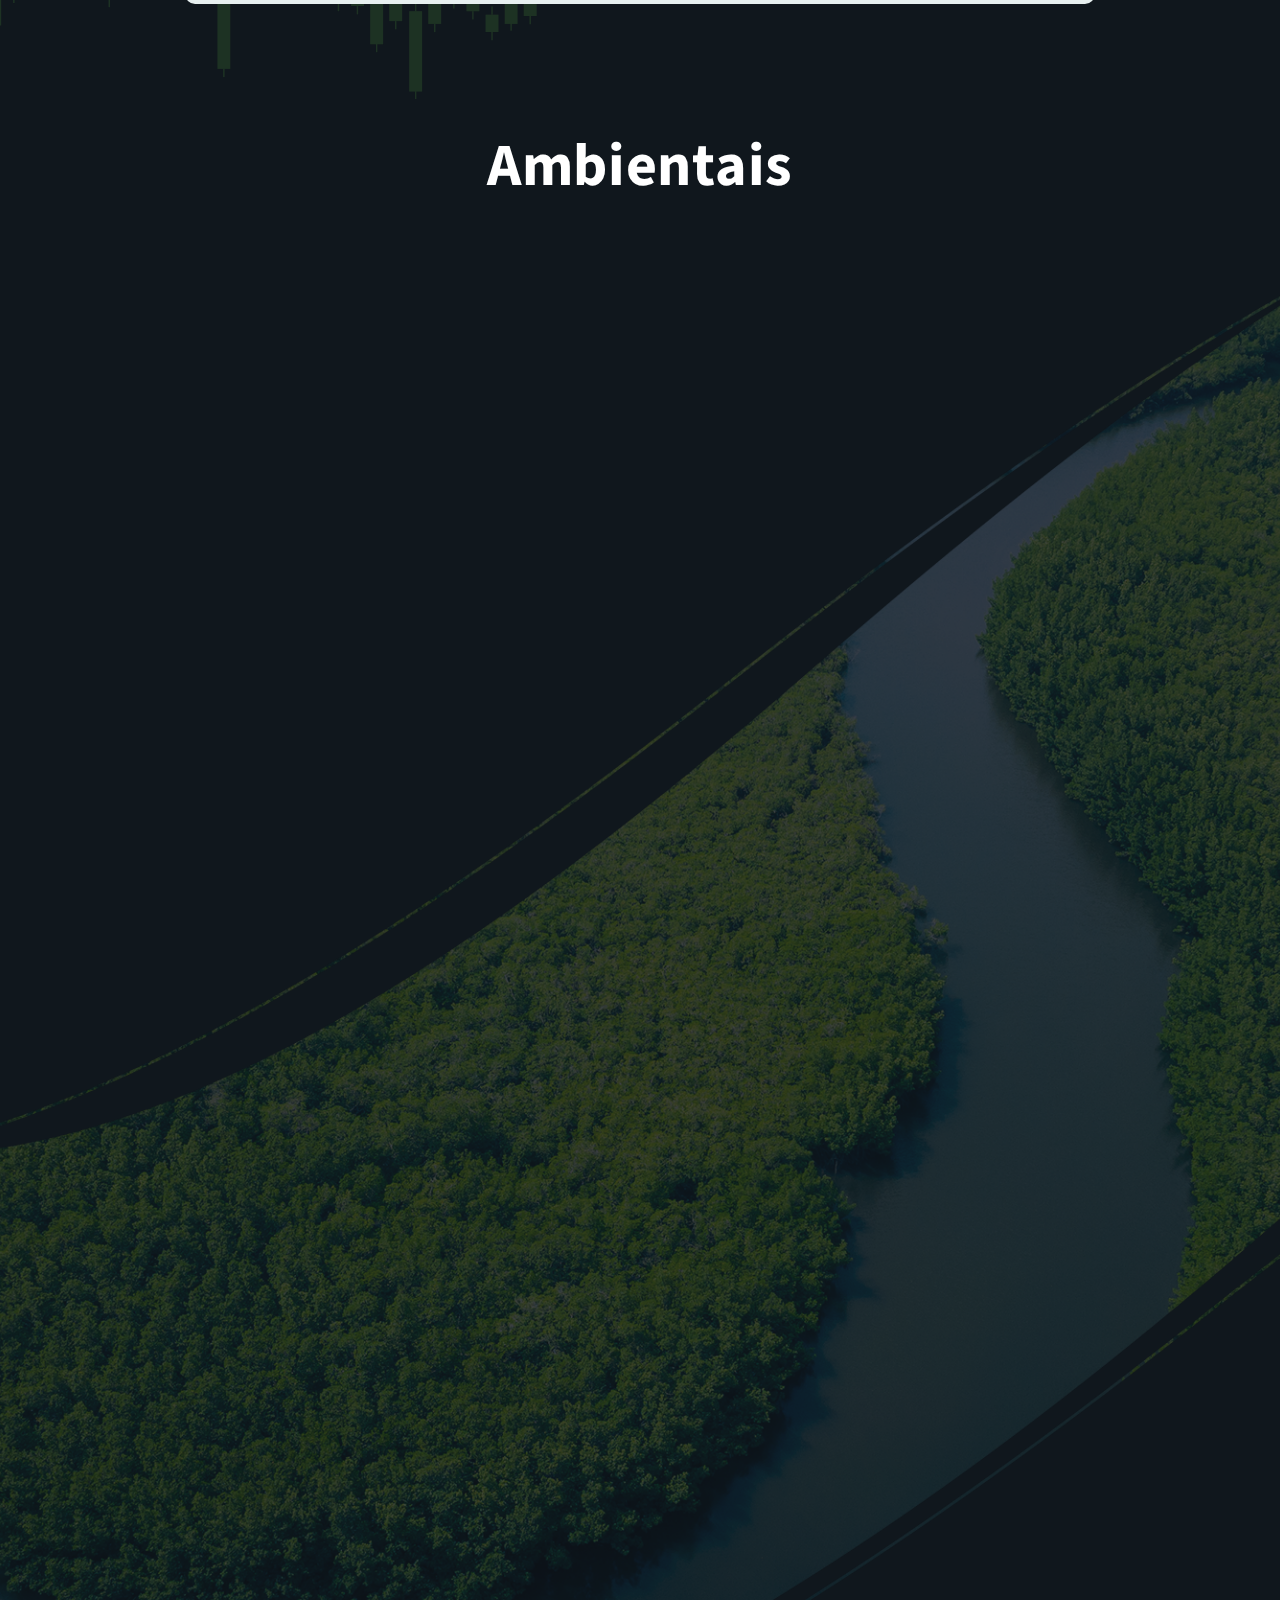
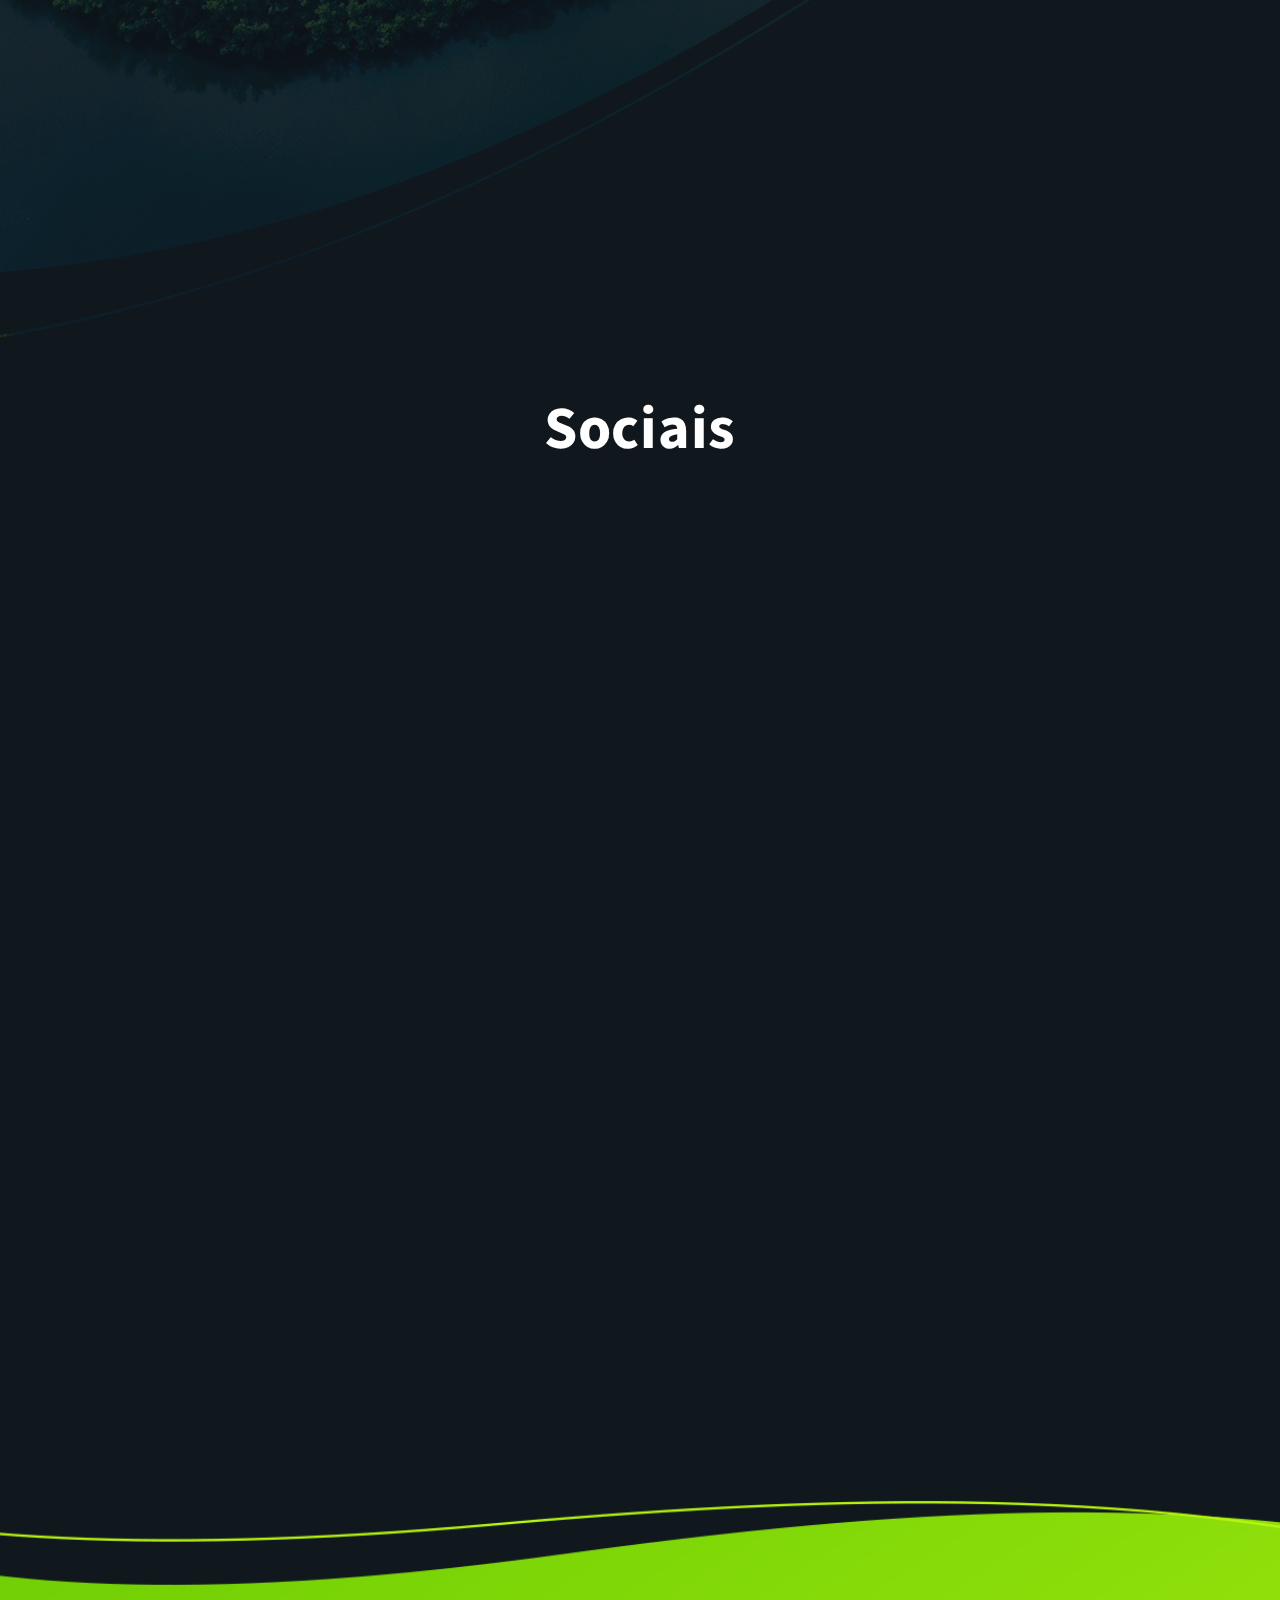
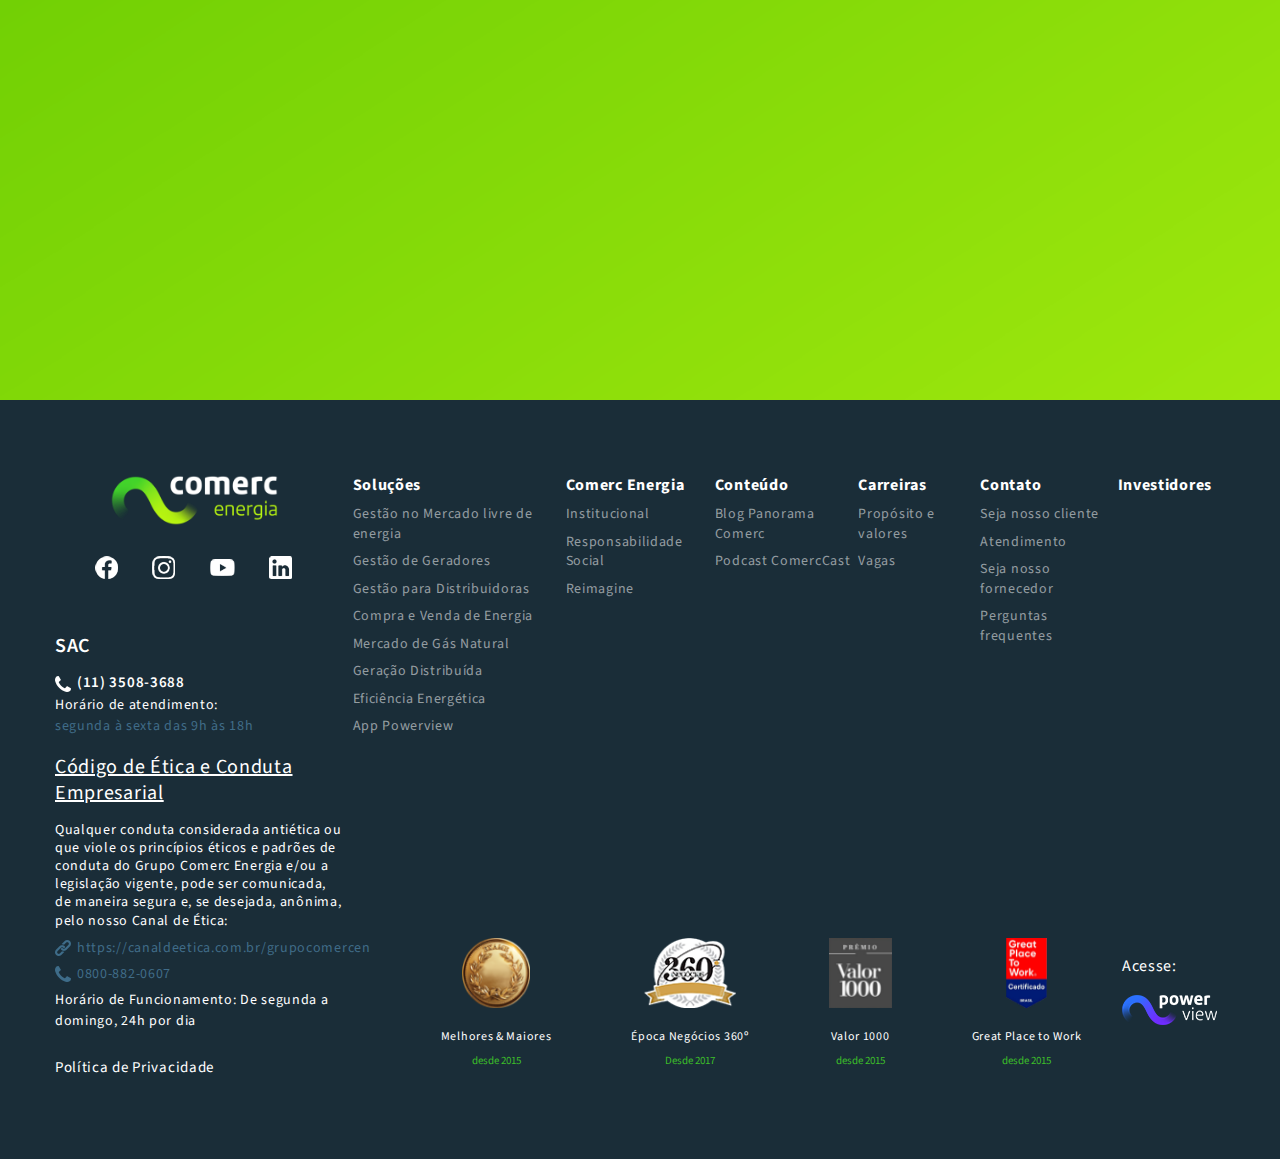
==== commit 063b76e3: "Alteração de conteúdo" ====
--- a/index.html
+++ b/index.html
@@ -241,7 +241,7 @@
 						<p class="azul">segunda à sexta das 9h às 18h</p>
 						<div>
 							<h4>Canal Aberto</h4>
-							<a class="azul" href="https://canaldeetica.com.br/grupocomercenergia"><img src="./assets/images/link.png" alt="Link" title="Link">https://canaldeetica.com.br/grupocomercen</a>
+							<a class="azul links" href="https://canaldeetica.com.br/grupocomercenergia"><img src="./assets/images/link.png" alt="Link" title="Link">https://canaldeetica.com.br/grupocomercen</a>
 							<a class="azul" href="tel:+0800-882-0607"><img src="./assets/images/tel2.png" alt="Telefone" title="Telefone">0800-882-0607</a>
 							<a class="politica" href="https://www.comerc.com.br/politica_de_privacidade">Política de Privacidade</a>
 						</div>
@@ -302,7 +302,7 @@
 		<section class="container">
 			<article class="logos">
 				<div class="box2">					
-					<a class="azul" href="https://canaldeetica.com.br/grupocomercenergia"><img src="./assets/images/link.png" alt="Link" title="Link">https://canaldeetica.com.br/grupocomercen</a>
+					<a class="azul link" href="https://canaldeetica.com.br/grupocomercenergia"><img src="./assets/images/link.png" alt="Link" title="Link">https://canaldeetica.com.br/grupocomercen</a>
 					<a class="azul" href="tel:+0800-882-0607"><img src="./assets/images/tel2.png" alt="Telefone" title="Telefone">0800-882-0607</a>
 					<p>Horário de Funcionamento: De segunda a<br>domingo, 24h por dia</p>
 					<a href="https://www.comerc.com.br/politica_de_privacidade">Política de Privacidade</a>
